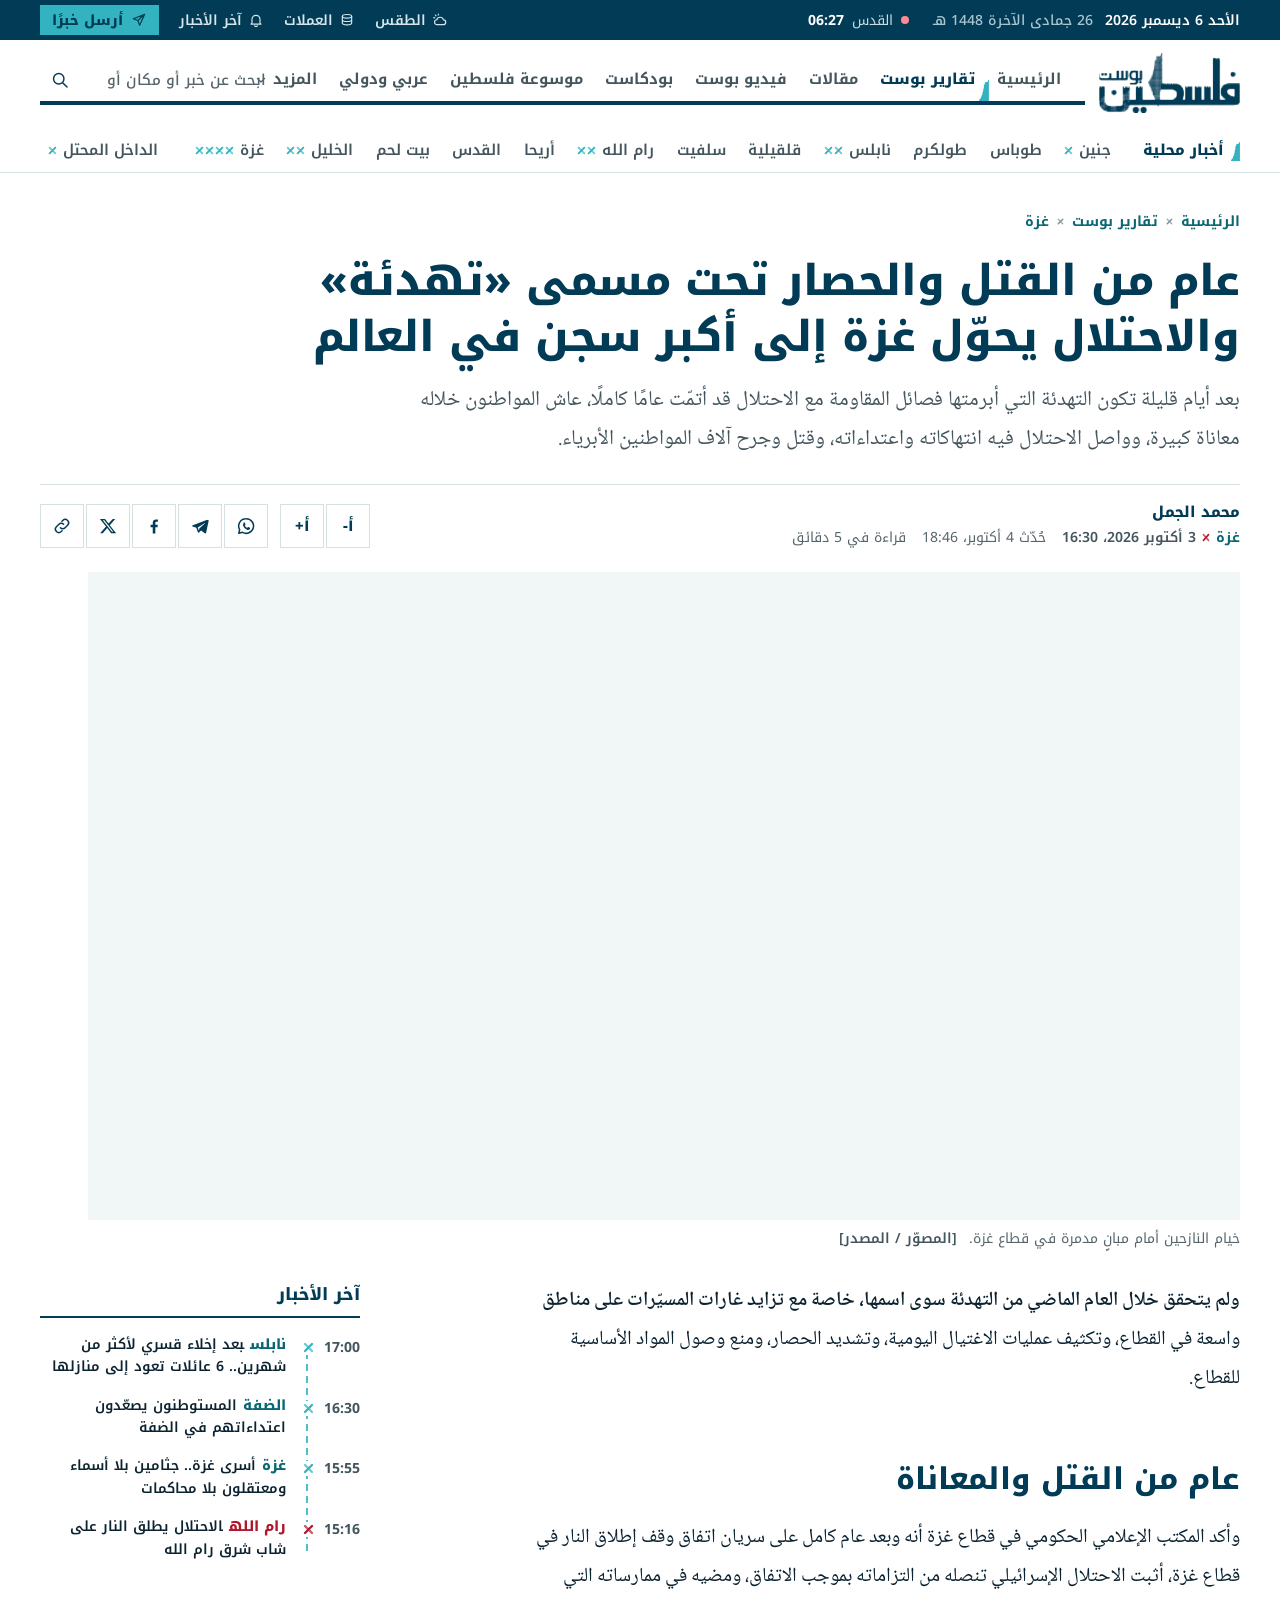
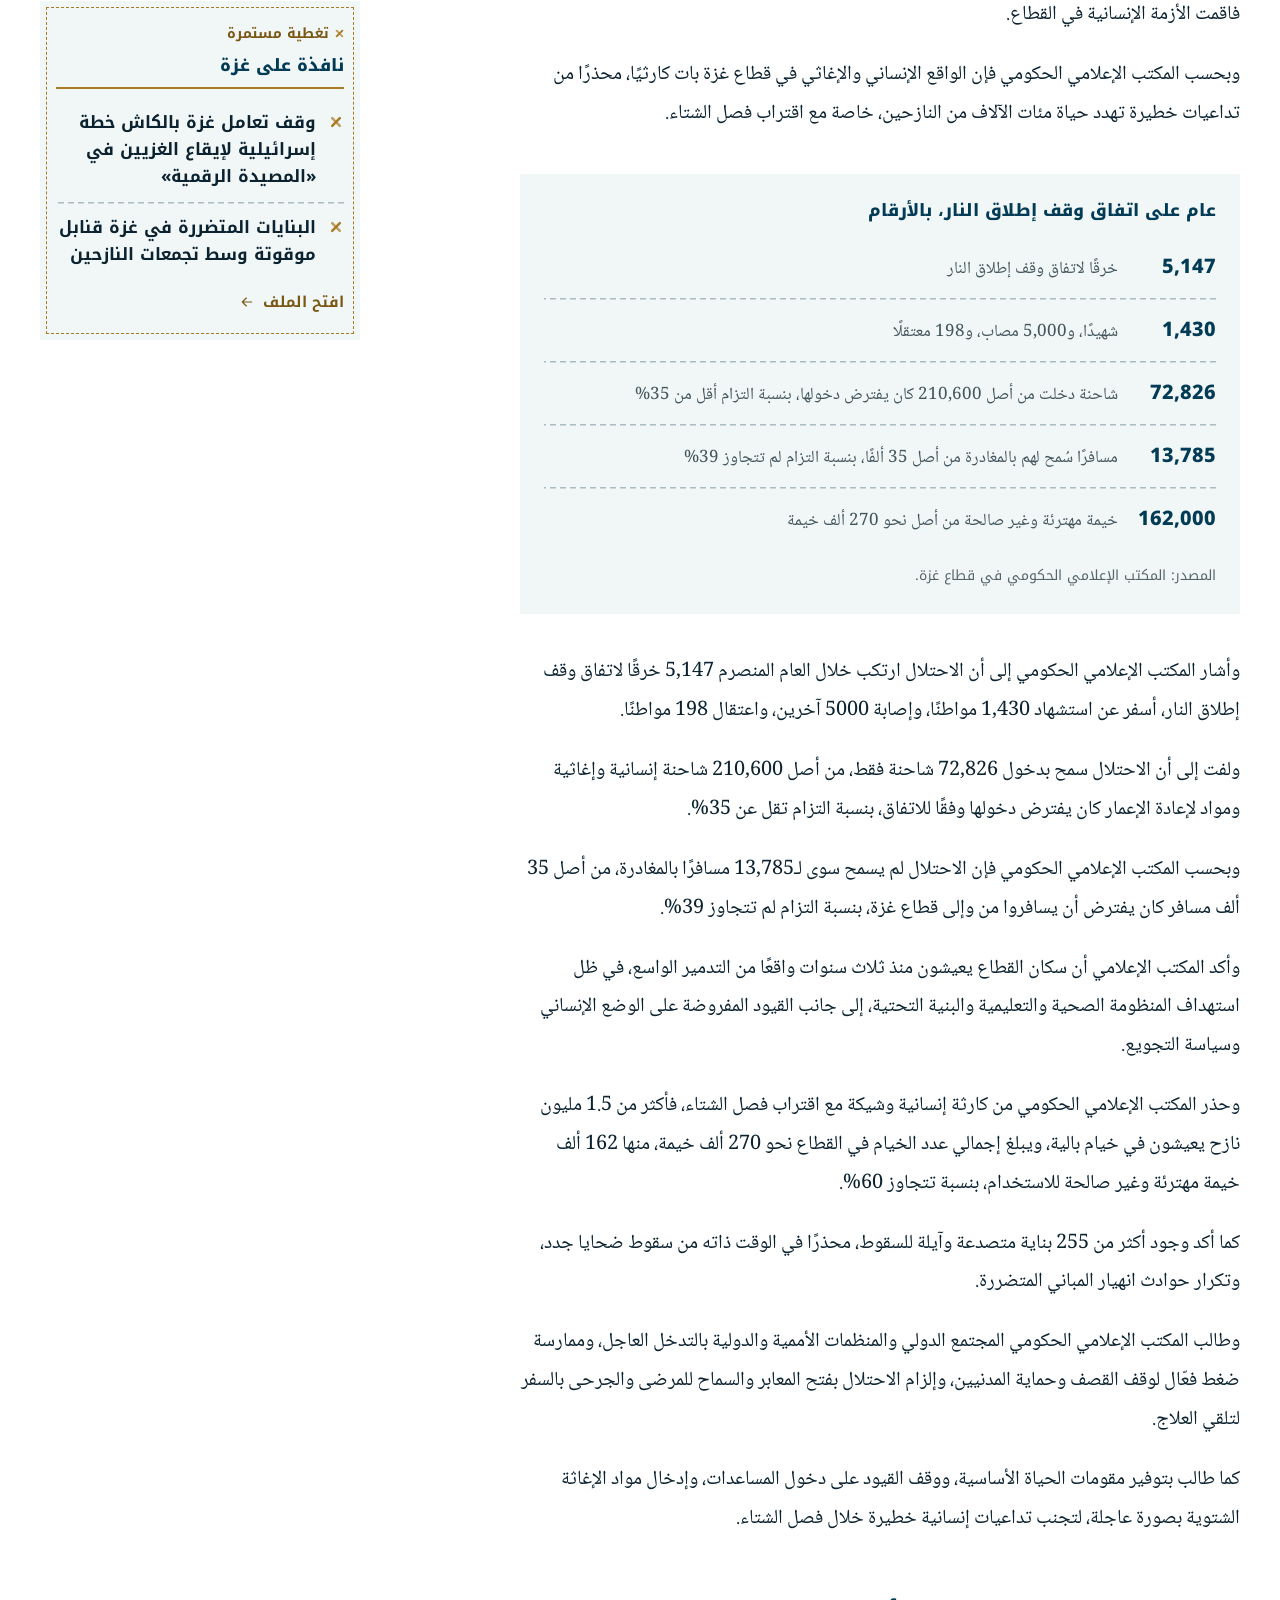
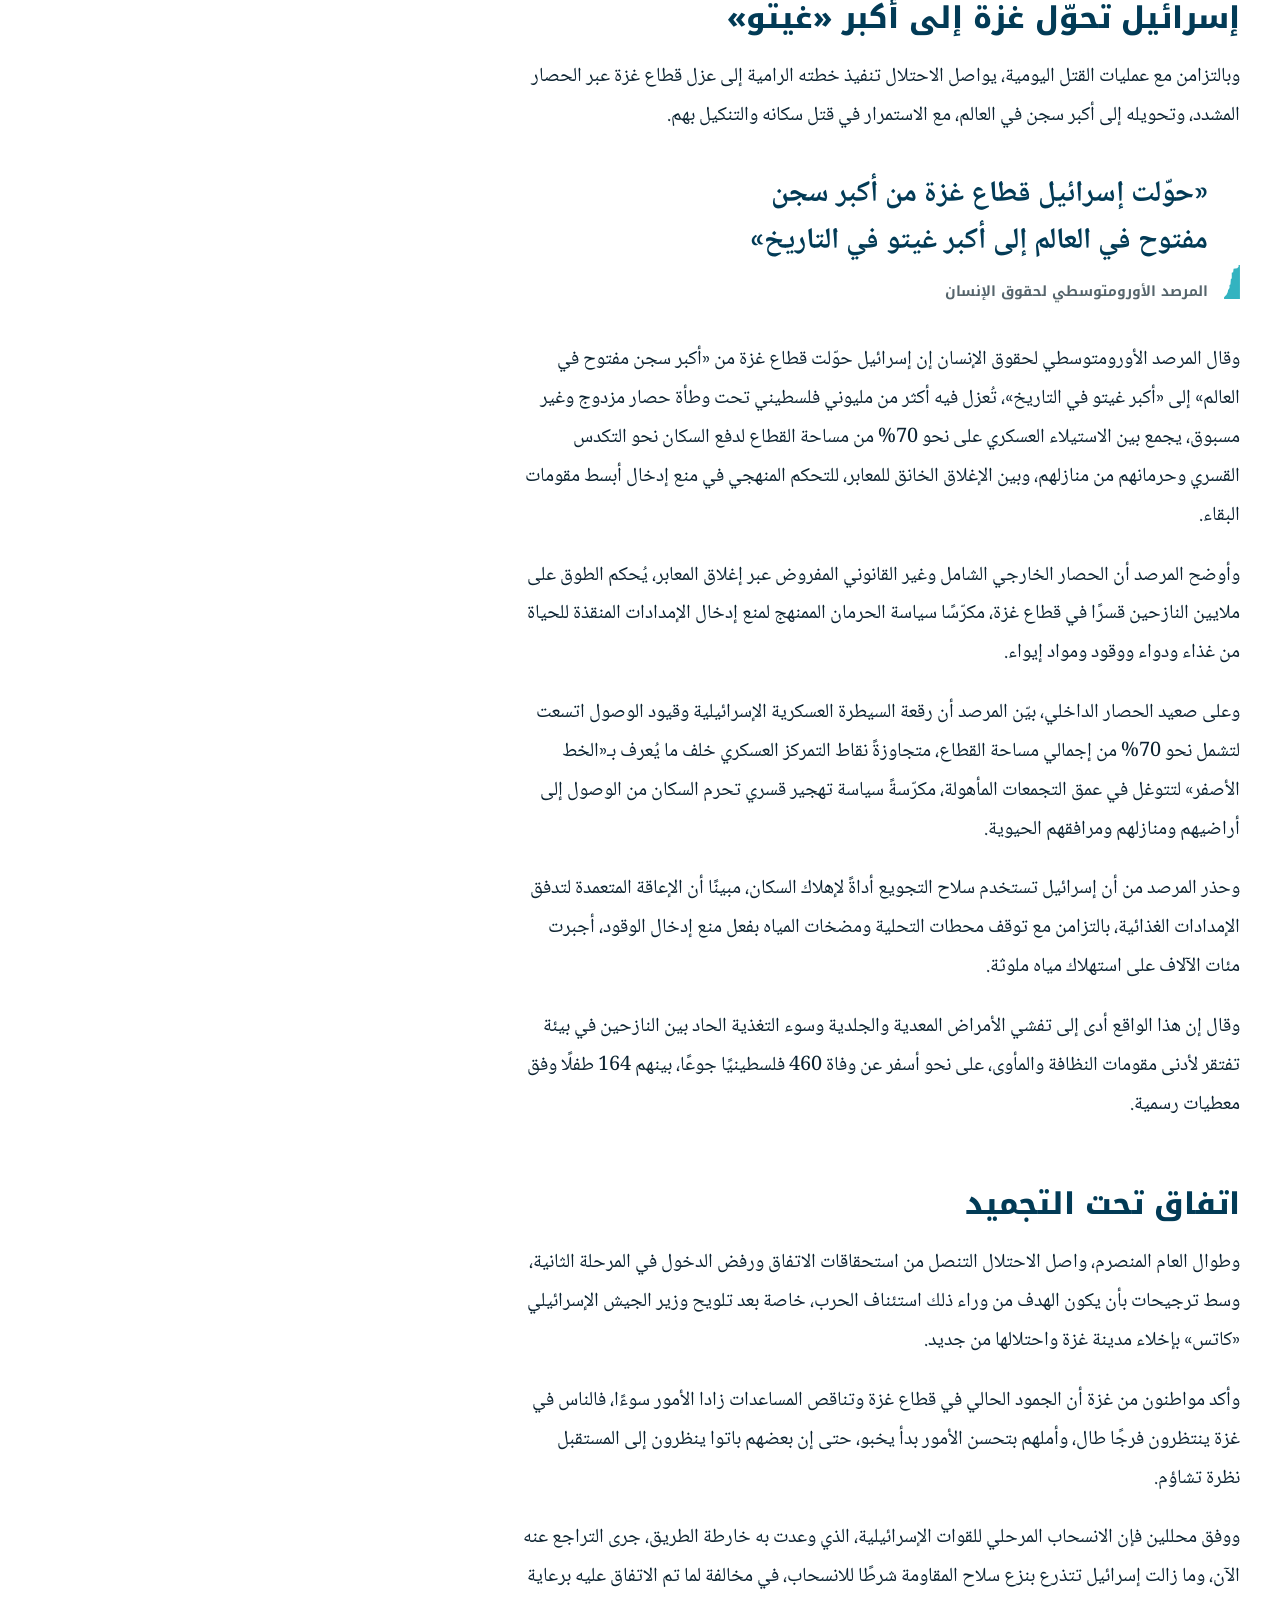
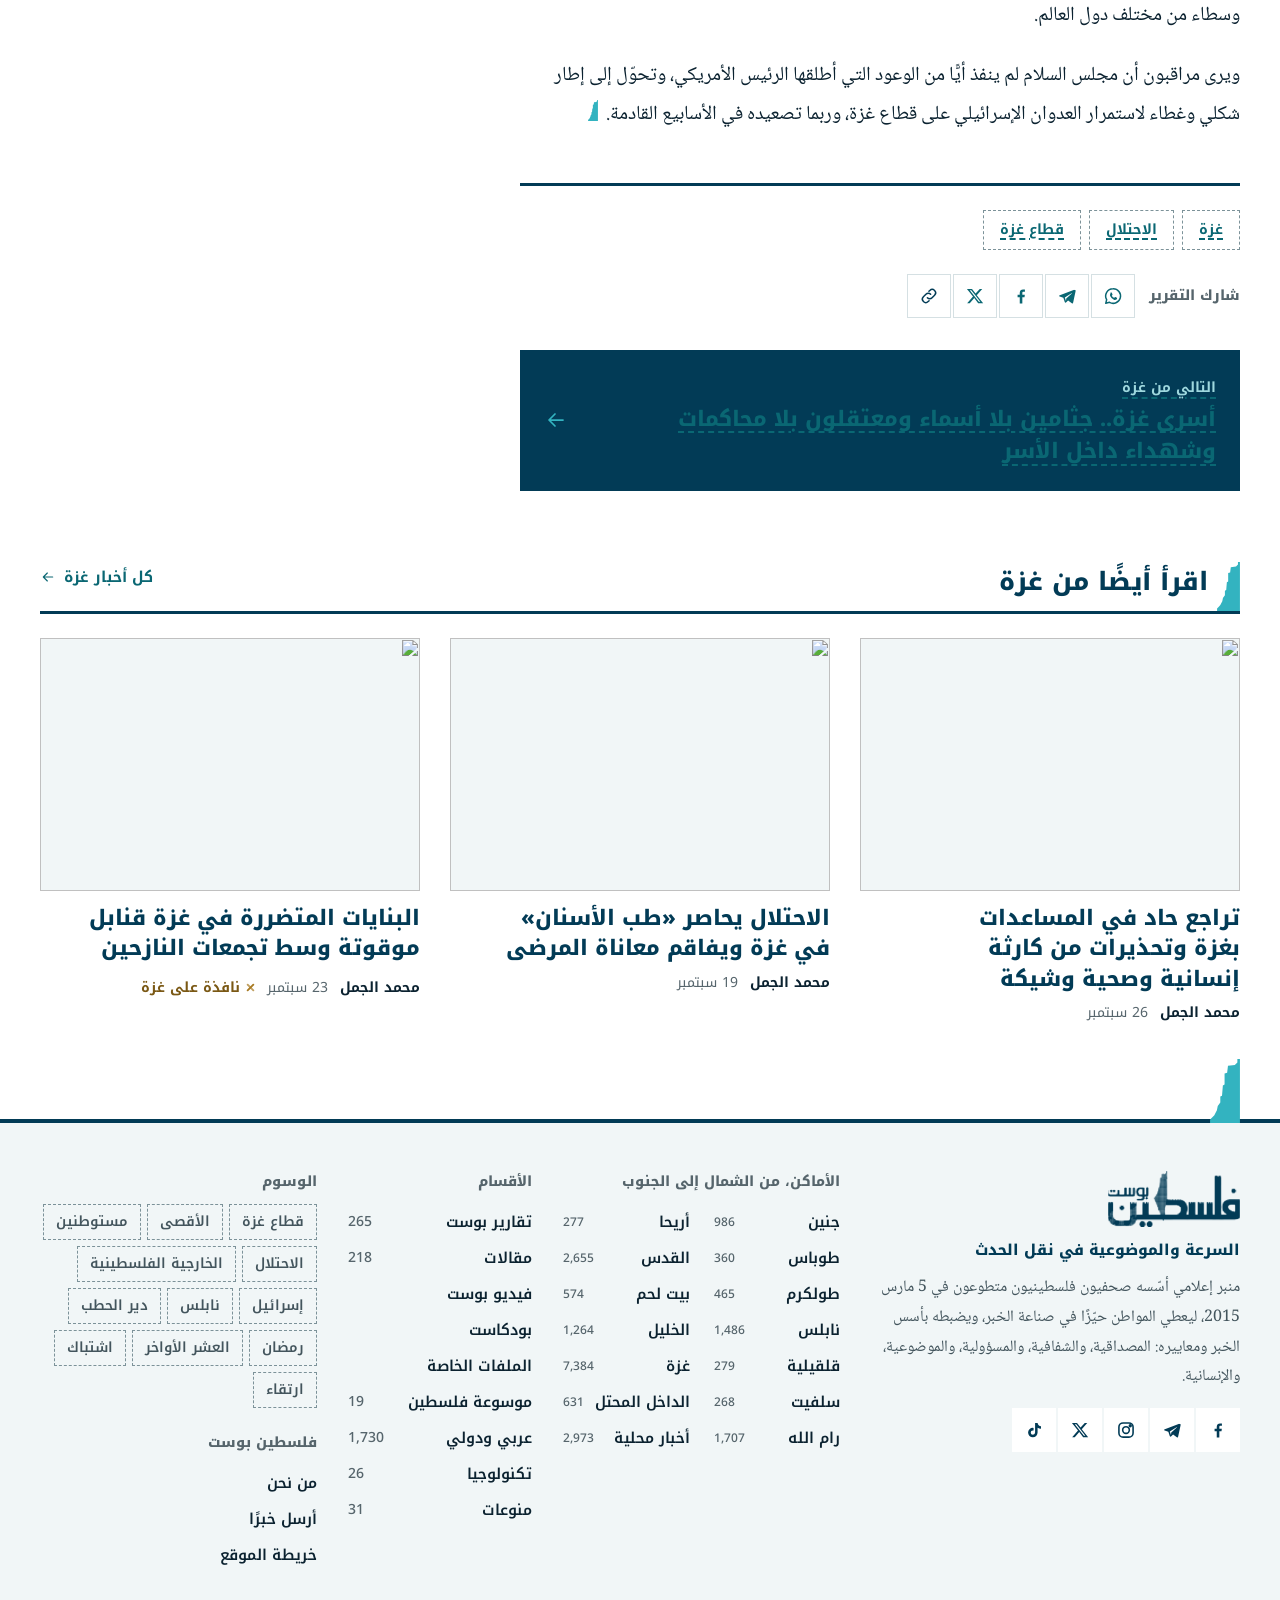
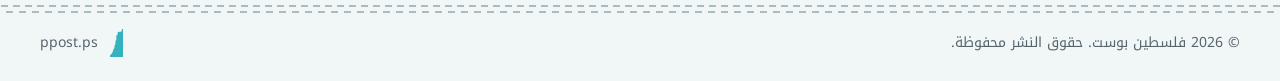
==== article.html @ b48891b4 "Palestine Post 2.0 design prototype preview Co-Authored-By: Claude Opus 5.5 <noreply@anthropic.com>" ====
<!doctype html>
<html lang="ar" dir="rtl">
<head>
<meta charset="utf-8">
<meta name="viewport" content="width=device-width, initial-scale=1, viewport-fit=cover">
<title>عام من القتل والحصار تحت مسمى «تهدئة» والاحتلال يحوّل غزة إلى أكبر سجن في العالم — فلسطين بوست</title>
<meta name="description" content="بعد أيام قليلة تكون التهدئة قد أتمّت عامًا كاملًا، عاش المواطنون خلاله معاناة كبيرة، وواصل الاحتلال فيه انتهاكاته واعتداءاته. تقرير محمد الجمل من غزة.">
<meta name="robots" content="noindex, nofollow">
<meta name="theme-color" content="#023B56">
<link rel="icon" href="assets/img/favicon.svg" type="image/svg+xml">
<link rel="preconnect" href="https://fonts.googleapis.com">
<link rel="preconnect" href="https://fonts.gstatic.com" crossorigin>
<link rel="preconnect" href="https://fsn1.your-objectstorage.com">
<link rel="stylesheet" href="https://fonts.googleapis.com/css2?family=Noto+Kufi+Arabic:wght@400..900&amp;family=Noto+Naskh+Arabic:wght@400..700&amp;display=swap">
<link rel="stylesheet" href="assets/css/tokens.css?v=14">
<link rel="stylesheet" href="assets/css/base.css?v=14">
<link rel="stylesheet" href="assets/css/components.css?v=14">
<link rel="stylesheet" href="assets/css/pages.css?v=14">
<script src="assets/js/pp.js?v=14" defer></script>
<meta property="og:type" content="article"><meta property="article:published_time" content="2026-10-03T16:30:00+03:00"><meta property="article:modified_time" content="2026-10-04T18:46:51+03:00"><meta property="article:section" content="تقارير بوست">
</head>

<body class="page-article">
<svg xmlns="http://www.w3.org/2000/svg" class="sprite" aria-hidden="true" focusable="false">
  
  <symbol id="i-search" viewBox="0 0 24 24"><circle cx="10.5" cy="10.5" r="6.25"/><path d="M15.2 15.2L20.5 20.5"/></symbol>
  <symbol id="i-bell" viewBox="0 0 24 24"><path d="M6 16.5V11a6 6 0 0 1 12 0v5.5l1.5 1.8h-15z"/><path d="M10 20.5a2.2 2.2 0 0 0 4 0"/></symbol>
  <symbol id="i-menu" viewBox="0 0 24 24"><path d="M4 7h16M4 12h16M4 17h16"/></symbol>
  <symbol id="i-close" viewBox="0 0 24 24"><path d="M6.5 6.5l11 11M17.5 6.5l-11 11"/></symbol>
  <symbol id="i-chevron" viewBox="0 0 24 24"><path d="M6.5 9.5L12 15l5.5-5.5"/></symbol>
  <symbol id="i-arrow" viewBox="0 0 24 24"><path d="M19 12H5.5M11 6l-6 6 6 6"/></symbol>
  <symbol id="i-up" viewBox="0 0 24 24"><path d="M12 19V5.5M6 11l6-6 6 6"/></symbol>
  <symbol id="i-play" viewBox="0 0 24 24"><path d="M8 5.2v13.6L19 12z" fill="currentColor" stroke="none"/></symbol>
  <symbol id="i-pause" viewBox="0 0 24 24"><path d="M7 5h3.5v14H7zM13.5 5H17v14h-3.5z" fill="currentColor" stroke="none"/></symbol>
  <symbol id="i-back" viewBox="0 0 24 24"><path d="M4.5 12a7.5 7.5 0 1 0 2.2-5.3M4.5 4.5v3.2h3.2"/></symbol>
  <symbol id="i-fwd" viewBox="0 0 24 24"><path d="M19.5 12a7.5 7.5 0 1 1-2.2-5.3M19.5 4.5v3.2h-3.2"/></symbol>
  <symbol id="i-share" viewBox="0 0 24 24"><circle cx="17.5" cy="5.5" r="2.5"/><circle cx="6.5" cy="12" r="2.5"/><circle cx="17.5" cy="18.5" r="2.5"/><path d="M8.7 10.8l6.6-4M8.7 13.2l6.6 4"/></symbol>
  <symbol id="i-link" viewBox="0 0 24 24"><path d="M10 14a4 4 0 0 0 5.7 0l3-3a4 4 0 0 0-5.7-5.7l-1.1 1.1"/><path d="M14 10a4 4 0 0 0-5.7 0l-3 3a4 4 0 0 0 5.7 5.7l1.1-1.1"/></symbol>
  <symbol id="i-check" viewBox="0 0 24 24"><path d="M5 12.5l4.5 4.5L19 7.5"/></symbol>
  <symbol id="i-weather" viewBox="0 0 24 24"><path d="M7.8 19h9a3.6 3.6 0 0 0 .4-7.2 5.2 5.2 0 0 0-10-0.2A3.7 3.7 0 0 0 7.8 19z"/><path d="M5.2 4.5l.8 1.3M2.6 8.5l1.4.4M9.5 3v1.5"/></symbol>
  <symbol id="i-coins" viewBox="0 0 24 24"><ellipse cx="12" cy="6.5" rx="7" ry="2.8"/><path d="M5 6.5v5c0 1.5 3.1 2.8 7 2.8s7-1.3 7-2.8v-5M5 11.5v5c0 1.5 3.1 2.8 7 2.8s7-1.3 7-2.8v-5"/></symbol>
  <symbol id="i-clock" viewBox="0 0 24 24"><circle cx="12" cy="12" r="8.5"/><path d="M12 7.5V12l3 2"/></symbol>
  <symbol id="i-type" viewBox="0 0 24 24"><path d="M3 18.5L7.5 6l4.5 12.5M4.7 14.5h5.6M14 18.5l3-8.2 3 8.2M15 16h4"/></symbol>
  <symbol id="i-filter" viewBox="0 0 24 24"><path d="M4 5.5h16l-6 7v5.5l-4 2v-7.5z"/></symbol>
  <symbol id="i-grid" viewBox="0 0 24 24"><path d="M4.5 4.5h6v6h-6zM13.5 4.5h6v6h-6zM4.5 13.5h6v6h-6zM13.5 13.5h6v6h-6z"/></symbol>
  <symbol id="i-list" viewBox="0 0 24 24"><path d="M9 6.5h11M9 12h11M9 17.5h11M4.5 6.5h.5M4.5 12h.5M4.5 17.5h.5"/></symbol>
  <symbol id="i-mic" viewBox="0 0 24 24"><rect x="9" y="3.5" width="6" height="11" rx="3"/><path d="M6 11.5a6 6 0 0 0 12 0M12 17.5V21"/></symbol>
  <symbol id="i-film" viewBox="0 0 24 24"><rect x="3" y="6" width="13" height="12"/><path d="M16 10.2l5-3v9.6l-5-3"/></symbol>
  <symbol id="i-folder" viewBox="0 0 24 24"><path d="M3.5 18.5V5.5h6l2 2.5h9v10.5z"/></symbol>
  <symbol id="i-send" viewBox="0 0 24 24"><path d="M20.5 3.5L3.5 10.2l6.8 2.6 2.7 7 7.5-16.3zM10.3 12.8l10.2-9.3"/></symbol>
  <symbol id="i-pin" viewBox="0 0 24 24"><path d="M12 21s-6.5-6-6.5-11a6.5 6.5 0 0 1 13 0c0 5-6.5 11-6.5 11z"/><circle cx="12" cy="10" r="2.3"/></symbol>
  <symbol id="i-calendar" viewBox="0 0 24 24"><rect x="3.5" y="5" width="17" height="15"/><path d="M3.5 9.5h17M8 3v4M16 3v4"/></symbol>
  <symbol id="i-external" viewBox="0 0 24 24"><path d="M14 4h6v6M20 4l-8.5 8.5M18 13.5V20H4V6h6.5"/></symbol>
  <symbol id="i-copy" viewBox="0 0 24 24"><path d="M8.5 8.5h11v11h-11z"/><path d="M15.5 8.5v-4h-11v11h4"/></symbol>
  <symbol id="i-mail" viewBox="0 0 24 24"><path d="M3.5 6h17v12h-17z"/><path d="M4 6.5l8 6 8-6"/></symbol>
  <symbol id="i-sort" viewBox="0 0 24 24"><path d="M8 4.5v15M4.5 16l3.5 3.5L11.5 16M16 19.5v-15M12.5 8L16 4.5 19.5 8"/></symbol>
  <symbol id="i-quote" viewBox="0 0 24 24"><path d="M10.5 6.5L5 12l5.5 5.5M18.5 6.5L13 12l5.5 5.5"/></symbol>
  
  <symbol id="x-stitch" viewBox="0 0 12 12"><path d="M2.2 2.2l7.6 7.6" stroke="currentColor" stroke-opacity=".72" stroke-width="2.5" stroke-linecap="round" fill="none"/><path d="M9.8 2.2l-7.6 7.6" stroke="currentColor" stroke-width="2.5" stroke-linecap="round" fill="none"/></symbol>
  
  <symbol id="stem" viewBox="0 0 35 75"><path d="M32 0h3v75H0v-4l3-3 2-2 3-6 1-5 3-4v-7l2-1 1-12 2-1V17l3-1 1-8 8-1 3-3z" fill="currentColor" stroke="none"/></symbol>
  
  <symbol id="s-facebook" viewBox="0 0 24 24"><path d="M13.6 21v-7.6h2.6l.4-3h-3V8.5c0-.9.3-1.5 1.5-1.5h1.6V4.3c-.3 0-1.2-.1-2.3-.1-2.3 0-3.9 1.4-3.9 4v2.2H7.9v3h2.6V21z" fill="currentColor" stroke="none"/></symbol>
  <symbol id="s-x" viewBox="0 0 24 24"><path d="M17.7 3.5h3L14.1 11l7.7 9.6h-6l-4.7-6.1-5.4 6.1H2.6l7-8L2.3 3.5h6.1l4.3 5.6zm-1 15.4h1.7L7.5 5.1H5.7z" fill="currentColor" stroke="none"/></symbol>
  <symbol id="s-telegram" viewBox="0 0 24 24"><path d="M20.7 4.4L3.4 11.1c-1.2.5-1.1 1.2-.2 1.5l4.4 1.4 1.7 5.2c.2.6.4.8.9.8.4 0 .6-.2.9-.5l2.2-2.1 4.5 3.3c.8.5 1.4.2 1.6-.8l2.9-13.7c.3-1.2-.5-1.8-1.6-1.3zM9.4 13.8l8-5.1c.4-.2.7-.1.4.2l-6.7 6.1-.3 3.1z" fill="currentColor" stroke="none"/></symbol>
  <symbol id="s-instagram" viewBox="0 0 24 24"><rect x="3.5" y="3.5" width="17" height="17" rx="5" fill="none" stroke="currentColor" stroke-width="1.9"/><circle cx="12" cy="12" r="4" fill="none" stroke="currentColor" stroke-width="1.9"/><circle cx="17.1" cy="6.9" r="1.15" fill="currentColor"/></symbol>
  <symbol id="s-tiktok" viewBox="0 0 24 24"><path d="M16.3 3.5c.4 2.2 1.8 3.7 4.1 3.9v3c-1.5 0-2.9-.4-4.1-1.2v5.9a5.7 5.7 0 1 1-5.7-5.7l.9.1v3.1l-.9-.1a2.6 2.6 0 1 0 2.7 2.6V3.5z" fill="currentColor" stroke="none"/></symbol>
  <symbol id="s-whatsapp" viewBox="0 0 24 24"><path d="M12 3.2a8.8 8.8 0 0 0-7.6 13.2L3.3 20.8l4.5-1.2A8.8 8.8 0 1 0 12 3.2z" fill="none" stroke="currentColor" stroke-width="1.8" stroke-linejoin="round"/><path d="M8.9 8.3c.2-.4.4-.4.7-.4h.5c.2 0 .4 0 .6.4l.7 1.8c.1.2 0 .4-.1.6l-.6.7c-.1.1-.2.3 0 .5a6 6 0 0 0 2.4 2.3c.2.1.4.1.5-.1l.7-.8c.2-.2.4-.2.6-.1l1.7.9c.3.1.4.3.3.5 0 .9-.6 1.6-1.4 1.9-.7.3-1.5.2-2.4-.1a8.5 8.5 0 0 1-4.5-4.4c-.4-.9-.3-1.9.3-2.7z" fill="currentColor" stroke="none"/></symbol>
</svg>
<div class="read-progress" data-progress aria-hidden="true"></div>
<a class="skip-link" href="#main">تخطَّ إلى المحتوى</a>

<header class="masthead" data-masthead>
  <div class="masthead__strip">
    <div class="container masthead__strip-inner">
      <p class="masthead__date"><time data-date-greg datetime="2026-10-05">الاثنين 5 أكتوبر 2026</time><span class="masthead__hijri" data-date-hijri>24 ربيع الآخر 1448 هـ</span></p>
      <p class="masthead__clock"><span class="live-dot" aria-hidden="true"></span>القدس <time data-clock>17:12</time></p>
      <div class="masthead__tools">
        <div class="tool" data-tool="weather">
          <button class="tool__btn" type="button" aria-expanded="false" aria-controls="panel-weather">
            <svg class="icon icon--sm" aria-hidden="true"><use href="#i-weather"/></svg><span class="tool__label">الطقس</span><span class="tool__value num" data-weather-inline hidden></span>
          </button>
          <div class="tool__panel" id="panel-weather" role="region" aria-label="الطقس في غزة والقدس" hidden>
            <p class="tool__title">الطقس <small>توقعات 5 أيام</small></p>
            <div data-weather-body><p class="tool__state">يُحمَّل عند الفتح…</p></div>
          </div>
        </div>
        <div class="tool" data-tool="fx">
          <button class="tool__btn" type="button" aria-expanded="false" aria-controls="panel-fx">
            <svg class="icon icon--sm" aria-hidden="true"><use href="#i-coins"/></svg><span class="tool__label">العملات</span><span class="tool__value num" data-fx-inline hidden></span>
          </button>
          <div class="tool__panel" id="panel-fx" role="region" aria-label="أسعار العملات بالشيكل" hidden>
            <p class="tool__title">العملات <small>مقابل الشيكل</small></p>
            <div data-fx-body><p class="tool__state">يُحمَّل عند الفتح…</p></div>
          </div>
        </div>
        <div class="tool" data-tool="notif">
          <button class="tool__btn" type="button" aria-expanded="false" aria-controls="panel-notif">
            <svg class="icon icon--sm" aria-hidden="true"><use href="#i-bell"/></svg><span class="tool__label">آخر الأخبار</span><span class="tool__badge num" data-notif-count hidden>0</span>
          </button>
          <div class="tool__panel" id="panel-notif" role="region" aria-label="آخر الأخبار منذ زيارتك" hidden>
            <p class="tool__title">آخر الأخبار <small data-notif-since></small></p>
            <ol class="notif-list" data-notif-list></ol>
          </div>
        </div>
        <a class="masthead__send" href="index.html#source"><svg class="icon icon--sm" aria-hidden="true"><use href="#i-send"/></svg>أرسل خبرًا</a>
      </div>
    </div>
  </div>

  <div class="masthead__main">
    <div class="container masthead__main-inner">
      <a class="brand" href="index.html"><span class="brand__logo" role="img" aria-label="فلسطين بوست — الصفحة الرئيسية"></span></a>
      <nav class="sections" aria-label="الأقسام">
        <ul class="sections__list">
          <li><a class="sections__link" href="index.html">الرئيسية</a></li>
          <li><a class="sections__link" href="section.html" aria-current="page">تقارير بوست</a></li>
          <li><a class="sections__link" href="section.html">مقالات</a></li>
          <li><a class="sections__link" href="index.html#media">فيديو بوست</a></li>
          <li><a class="sections__link" href="podcast.html">بودكاست</a></li>
          <li class="sections__opt"><a class="sections__link" href="section.html">موسوعة فلسطين</a></li>
          <li class="sections__opt"><a class="sections__link" href="section.html">عربي ودولي</a></li>
          <li class="more-menu" data-more>
            <button class="sections__link" type="button" aria-expanded="false" aria-controls="more-panel">المزيد<svg class="icon icon--sm" aria-hidden="true"><use href="#i-chevron"/></svg></button>
            <ul class="more-menu__panel" id="more-panel" hidden>
              <li class="more-menu__opt"><a href="section.html">موسوعة فلسطين</a></li>
              <li class="more-menu__opt"><a href="section.html">عربي ودولي</a></li>
              <li><a href="section.html">تكنولوجيا</a></li>
              <li><a href="section.html">منوعات</a></li>
              <li><a href="index.html#source">أرسل خبرًا</a></li>
              <li><a href="index.html#about">من نحن</a></li>
              <li><a href="index.html#sitemap">خريطة الموقع</a></li>
            </ul>
          </li>
        </ul>
      </nav>
      <form class="masthead__search" action="search.html" method="get" role="search">
        <label class="visually-hidden" for="q-head">ابحث في فلسطين بوست</label>
        <input class="masthead__search-input" id="q-head" name="q" type="search" placeholder="ابحث عن خبر أو مكان أو كاتب" autocomplete="off" enterkeyhint="search">
        <button class="masthead__search-btn" type="submit" aria-label="بحث"><svg class="icon" aria-hidden="true"><use href="#i-search"/></svg></button>
      </form>
      <div class="masthead__actions">
        <button class="icon-btn masthead__bell" type="button" data-notif-mobile aria-label="الإشعارات"><svg class="icon" aria-hidden="true"><use href="#i-bell"/></svg><span class="tool__badge num" data-notif-count hidden>0</span></button>
        <button class="icon-btn masthead__search-open" type="button" data-search-open aria-label="بحث في فلسطين بوست"><svg class="icon" aria-hidden="true"><use href="#i-search"/></svg></button>
        <button class="icon-btn masthead__menu-btn" type="button" data-menu-open aria-label="القائمة" aria-haspopup="dialog"><svg class="icon" aria-hidden="true"><use href="#i-menu"/></svg></button>
      </div>
    </div>
  </div>

  <nav class="place-rail" aria-label="الأماكن من الشمال إلى الجنوب">
    <div class="container place-rail__inner">
      <a class="place-rail__all" href="section.html">أخبار محلية</a>
      <ol class="place-rail__list">
        <li><a class="place-rail__item" href="place.html"><span>جنين</span><span class="place-rail__today" aria-hidden="true"><i class="x"></i></span><span class="visually-hidden">، خبر واحد اليوم</span></a></li>
        <li><a class="place-rail__item" href="place.html"><span>طوباس</span></a></li>
        <li><a class="place-rail__item" href="place.html"><span>طولكرم</span></a></li>
        <li><a class="place-rail__item" href="place.html"><span>نابلس</span><span class="place-rail__today" aria-hidden="true"><i class="x"></i><i class="x"></i></span><span class="visually-hidden">، خبران اليوم</span></a></li>
        <li><a class="place-rail__item" href="place.html"><span>قلقيلية</span></a></li>
        <li><a class="place-rail__item" href="place.html"><span>سلفيت</span></a></li>
        <li><a class="place-rail__item" href="place.html"><span>رام الله</span><span class="place-rail__today" aria-hidden="true"><i class="x"></i><i class="x"></i></span><span class="visually-hidden">، خبران اليوم</span></a></li>
        <li><a class="place-rail__item" href="place.html"><span>أريحا</span></a></li>
        <li><a class="place-rail__item" href="place.html"><span>القدس</span></a></li>
        <li><a class="place-rail__item" href="place.html"><span>بيت لحم</span></a></li>
        <li><a class="place-rail__item" href="place.html"><span>الخليل</span><span class="place-rail__today" aria-hidden="true"><i class="x"></i><i class="x"></i></span><span class="visually-hidden">، خبران اليوم</span></a></li>
        <li><a class="place-rail__item" href="place.html"><span>غزة</span><span class="place-rail__today" aria-hidden="true"><i class="x"></i><i class="x"></i><i class="x"></i><i class="x"></i></span><span class="visually-hidden">، 4 أخبار اليوم</span></a></li>
        <li aria-hidden="true"><span class="place-rail__sep"></span></li>
        <li><a class="place-rail__item" href="place.html"><span>الداخل المحتل</span><span class="place-rail__today" aria-hidden="true"><i class="x"></i></span><span class="visually-hidden">، خبر واحد اليوم</span></a></li>
      </ol>
    </div>
  </nav>
</header>


<main id="main">
  <article class="story-page" data-article>
    <header class="story-head container">
      <nav class="crumbs" aria-label="مسار التنقل">
        <ol>
          <li><a href="index.html">الرئيسية</a></li>
          <li><a href="section.html">تقارير بوست</a></li>
          <li><a href="place.html">غزة</a></li>
        </ol>
      </nav>
      <h1 class="story-head__title">عام من القتل والحصار تحت مسمى «تهدئة» والاحتلال يحوّل غزة إلى أكبر سجن في العالم</h1>
      <p class="story-head__dek">بعد أيام قليلة تكون التهدئة التي أبرمتها فصائل المقاومة مع الاحتلال قد أتمّت عامًا كاملًا، عاش المواطنون خلاله معاناة كبيرة، وواصل الاحتلال فيه انتهاكاته واعتداءاته، وقتل وجرح آلاف المواطنين الأبرياء.</p>
      <div class="story-head__meta">
        <div class="byline">
          <a class="byline__name" href="section.html">محمد الجمل</a>
          <p class="byline__when">
            <span class="dateline"><a class="dateline__place" href="place.html">غزة</a><i class="x" aria-hidden="true"></i><time datetime="2026-10-03T16:30+03:00">3 أكتوبر 2026، 16:30</time></span>
            <span>حُدّث <time datetime="2026-10-04T18:46+03:00">4 أكتوبر، 18:46</time></span>
            <span>قراءة في 5 دقائق</span>
          </p>
        </div>
        <div class="story-tools" role="group" aria-label="أدوات القراءة والمشاركة">
          <div class="type-size" role="group" aria-label="حجم الخط">
            <button class="tool-btn" type="button" data-type="down" aria-label="تصغير الخط"><span aria-hidden="true">أ−</span></button>
            <button class="tool-btn" type="button" data-type="up" aria-label="تكبير الخط"><span aria-hidden="true">أ+</span></button>
          </div>
          <div class="share" role="group" aria-label="مشاركة">
            <a class="tool-btn" href="https://api.whatsapp.com/send?text=" aria-label="مشاركة عبر واتساب"><svg class="icon" aria-hidden="true"><use href="#s-whatsapp"/></svg></a>
            <a class="tool-btn" href="https://t.me/share/url?url=" aria-label="مشاركة عبر تيليجرام"><svg class="icon icon--fill" aria-hidden="true"><use href="#s-telegram"/></svg></a>
            <a class="tool-btn" href="https://www.facebook.com/sharer/sharer.php?u=" aria-label="مشاركة عبر فيسبوك"><svg class="icon icon--fill" aria-hidden="true"><use href="#s-facebook"/></svg></a>
            <a class="tool-btn" href="https://twitter.com/intent/tweet?url=" aria-label="مشاركة عبر إكس"><svg class="icon icon--fill" aria-hidden="true"><use href="#s-x"/></svg></a>
            <button class="tool-btn" type="button" data-copy-link aria-label="نسخ رابط الخبر"><svg class="icon" aria-hidden="true"><use href="#i-link"/></svg></button>
            <button class="tool-btn" type="button" data-share-native aria-label="مشاركة"><svg class="icon" aria-hidden="true"><use href="#i-share"/></svg></button>
          </div>
        </div>
      </div>
    </header>

    <figure class="story-figure container">
      <div class="frame ratio-16x9"><img src="https://fsn1.your-objectstorage.com/ppost/ppost/uploads/2026/10/file_6ac0f37a90c17.webp" srcset="https://ppost.ps/media/img/800/ppost/uploads/2026/10/file_6ac0f37a90c17.webp.webp 800w, https://ppost.ps/media/img/1200/ppost/uploads/2026/10/file_6ac0f37a90c17.webp.webp 1200w" sizes="(max-width: 1023px) 100vw, 1100px" width="1280" height="720" alt="خيام نازحين أمام مبانٍ مدمرة في قطاع غزة" fetchpriority="high"></div>
      <figcaption class="caption"><span>خيام النازحين أمام مبانٍ مدمرة في قطاع غزة.</span><span class="caption__credit">[المصوّر / المصدر]</span></figcaption>
    </figure>

    <div class="story-layout container">
      <div class="story-body" data-article-body>
        <p>ولم يتحقق خلال العام الماضي من التهدئة سوى اسمها، خاصة مع تزايد غارات المسيّرات على مناطق واسعة في القطاع، وتكثيف عمليات الاغتيال اليومية، وتشديد الحصار، ومنع وصول المواد الأساسية للقطاع.</p>

        <h2>عام من القتل والمعاناة</h2>
        <p>وأكد المكتب الإعلامي الحكومي في قطاع غزة أنه وبعد عام كامل على سريان اتفاق وقف إطلاق النار في قطاع غزة، أثبت الاحتلال الإسرائيلي تنصله من التزاماته بموجب الاتفاق، ومضيه في ممارساته التي فاقمت الأزمة الإنسانية في القطاع.</p>
        <p>وبحسب المكتب الإعلامي الحكومي فإن الواقع الإنساني والإغاثي في قطاع غزة بات كارثيًا، محذرًا من تداعيات خطيرة تهدد حياة مئات الآلاف من النازحين، خاصة مع اقتراب فصل الشتاء.</p>

        <aside class="ledger" aria-labelledby="ledger-title">
          <h3 class="ledger__title" id="ledger-title">عام على اتفاق وقف إطلاق النار، بالأرقام</h3>
          <dl class="ledger__rows">
            <div><dt class="num">5,147</dt><dd>خرقًا لاتفاق وقف إطلاق النار</dd></div>
            <div><dt class="num">1,430</dt><dd>شهيدًا، و5,000 مصاب، و198 معتقلًا</dd></div>
            <div><dt class="num">72,826</dt><dd>شاحنة دخلت من أصل 210,600 كان يفترض دخولها، بنسبة التزام أقل من 35%</dd></div>
            <div><dt class="num">13,785</dt><dd>مسافرًا سُمح لهم بالمغادرة من أصل 35 ألفًا، بنسبة التزام لم تتجاوز 39%</dd></div>
            <div><dt class="num">162,000</dt><dd>خيمة مهترئة وغير صالحة من أصل نحو 270 ألف خيمة</dd></div>
          </dl>
          <p class="ledger__src">المصدر: المكتب الإعلامي الحكومي في قطاع غزة.</p>
        </aside>

        <p>وأشار المكتب الإعلامي الحكومي إلى أن الاحتلال ارتكب خلال العام المنصرم 5,147 خرقًا لاتفاق وقف إطلاق النار، أسفر عن استشهاد 1,430 مواطنًا، وإصابة 5000 آخرين، واعتقال 198 مواطنًا.</p>
        <p>ولفت إلى أن الاحتلال سمح بدخول 72,826 شاحنة فقط، من أصل 210,600 شاحنة إنسانية وإغاثية ومواد لإعادة الإعمار كان يفترض دخولها وفقًا للاتفاق، بنسبة التزام تقل عن 35%.</p>
        <p>وبحسب المكتب الإعلامي الحكومي فإن الاحتلال لم يسمح سوى لـ13,785 مسافرًا بالمغادرة، من أصل 35 ألف مسافر كان يفترض أن يسافروا من وإلى قطاع غزة، بنسبة التزام لم تتجاوز 39%.</p>
        <p>وأكد المكتب الإعلامي أن سكان القطاع يعيشون منذ ثلاث سنوات واقعًا من التدمير الواسع، في ظل استهداف المنظومة الصحية والتعليمية والبنية التحتية، إلى جانب القيود المفروضة على الوضع الإنساني وسياسة التجويع.</p>
        <p>وحذر المكتب الإعلامي الحكومي من كارثة إنسانية وشيكة مع اقتراب فصل الشتاء، فأكثر من 1.5 مليون نازح يعيشون في خيام بالية، ويبلغ إجمالي عدد الخيام في القطاع نحو 270 ألف خيمة، منها 162 ألف خيمة مهترئة وغير صالحة للاستخدام، بنسبة تتجاوز 60%.</p>
        <p>كما أكد وجود أكثر من 255 بناية متصدعة وآيلة للسقوط، محذرًا في الوقت ذاته من سقوط ضحايا جدد، وتكرار حوادث انهيار المباني المتضررة.</p>
        <p>وطالب المكتب الإعلامي الحكومي المجتمع الدولي والمنظمات الأممية والدولية بالتدخل العاجل، وممارسة ضغط فعّال لوقف القصف وحماية المدنيين، وإلزام الاحتلال بفتح المعابر والسماح للمرضى والجرحى بالسفر لتلقي العلاج.</p>
        <p>كما طالب بتوفير مقومات الحياة الأساسية، ووقف القيود على دخول المساعدات، وإدخال مواد الإغاثة الشتوية بصورة عاجلة، لتجنب تداعيات إنسانية خطيرة خلال فصل الشتاء.</p>

        <h2>إسرائيل تحوّل غزة إلى أكبر «غيتو»</h2>
        <p>وبالتزامن مع عمليات القتل اليومية، يواصل الاحتلال تنفيذ خطته الرامية إلى عزل قطاع غزة عبر الحصار المشدد، وتحويله إلى أكبر سجن في العالم، مع الاستمرار في قتل سكانه والتنكيل بهم.</p>
        <figure class="pull">
          <blockquote><p>«حوّلت إسرائيل قطاع غزة من أكبر سجن مفتوح في العالم إلى أكبر غيتو في التاريخ»</p></blockquote>
          <figcaption>المرصد الأورومتوسطي لحقوق الإنسان</figcaption>
        </figure>
        <p>وقال المرصد الأورومتوسطي لحقوق الإنسان إن إسرائيل حوّلت قطاع غزة من «أكبر سجن مفتوح في العالم» إلى «أكبر غيتو في التاريخ»، تُعزل فيه أكثر من مليوني فلسطيني تحت وطأة حصار مزدوج وغير مسبوق، يجمع بين الاستيلاء العسكري على نحو 70% من مساحة القطاع لدفع السكان نحو التكدس القسري وحرمانهم من منازلهم، وبين الإغلاق الخانق للمعابر، للتحكم المنهجي في منع إدخال أبسط مقومات البقاء.</p>
        <p>وأوضح المرصد أن الحصار الخارجي الشامل وغير القانوني المفروض عبر إغلاق المعابر، يُحكم الطوق على ملايين النازحين قسرًا في قطاع غزة، مكرّسًا سياسة الحرمان الممنهج لمنع إدخال الإمدادات المنقذة للحياة من غذاء ودواء ووقود ومواد إيواء.</p>
        <p>وعلى صعيد الحصار الداخلي، بيّن المرصد أن رقعة السيطرة العسكرية الإسرائيلية وقيود الوصول اتسعت لتشمل نحو 70% من إجمالي مساحة القطاع، متجاوزةً نقاط التمركز العسكري خلف ما يُعرف بـ«الخط الأصفر» لتتوغل في عمق التجمعات المأهولة، مكرّسةً سياسة تهجير قسري تحرم السكان من الوصول إلى أراضيهم ومنازلهم ومرافقهم الحيوية.</p>
        <p>وحذر المرصد من أن إسرائيل تستخدم سلاح التجويع أداةً لإهلاك السكان، مبينًا أن الإعاقة المتعمدة لتدفق الإمدادات الغذائية، بالتزامن مع توقف محطات التحلية ومضخات المياه بفعل منع إدخال الوقود، أجبرت مئات الآلاف على استهلاك مياه ملوثة.</p>
        <p>وقال إن هذا الواقع أدى إلى تفشي الأمراض المعدية والجلدية وسوء التغذية الحاد بين النازحين في بيئة تفتقر لأدنى مقومات النظافة والمأوى، على نحو أسفر عن وفاة 460 فلسطينيًا جوعًا، بينهم 164 طفلًا وفق معطيات رسمية.</p>

        <h2>اتفاق تحت التجميد</h2>
        <p>وطوال العام المنصرم، واصل الاحتلال التنصل من استحقاقات الاتفاق ورفض الدخول في المرحلة الثانية، وسط ترجيحات بأن يكون الهدف من وراء ذلك استئناف الحرب، خاصة بعد تلويح وزير الجيش الإسرائيلي «كاتس» بإخلاء مدينة غزة واحتلالها من جديد.</p>
        <p>وأكد مواطنون من غزة أن الجمود الحالي في قطاع غزة وتناقص المساعدات زادا الأمور سوءًا، فالناس في غزة ينتظرون فرجًا طال، وأملهم بتحسن الأمور بدأ يخبو، حتى إن بعضهم باتوا ينظرون إلى المستقبل نظرة تشاؤم.</p>
        <p>ووفق محللين فإن الانسحاب المرحلي للقوات الإسرائيلية، الذي وعدت به خارطة الطريق، جرى التراجع عنه الآن، وما زالت إسرائيل تتذرع بنزع سلاح المقاومة شرطًا للانسحاب، في مخالفة لما تم الاتفاق عليه برعاية وسطاء من مختلف دول العالم.</p>
        <p>ويرى مراقبون أن مجلس السلام لم ينفذ أيًّا من الوعود التي أطلقها الرئيس الأمريكي، وتحوّل إلى إطار شكلي وغطاء لاستمرار العدوان الإسرائيلي على قطاع غزة، وربما تصعيده في الأسابيع القادمة.<span class="end-mark" aria-hidden="true"></span></p>

        <div class="story-foot">
          <div class="tags" aria-label="علامات">
            <a class="tag" href="search.html?q=غزة">غزة</a>
            <a class="tag" href="search.html?q=الاحتلال">الاحتلال</a>
            <a class="tag" href="search.html?q=قطاع غزة">قطاع غزة</a>
          </div>
          <div class="share share--end" role="group" aria-label="شارك التقرير">
            <span class="share__label">شارك التقرير</span>
            <a class="tool-btn" href="https://api.whatsapp.com/send?text=" aria-label="واتساب"><svg class="icon" aria-hidden="true"><use href="#s-whatsapp"/></svg></a>
            <a class="tool-btn" href="https://t.me/share/url?url=" aria-label="تيليجرام"><svg class="icon icon--fill" aria-hidden="true"><use href="#s-telegram"/></svg></a>
            <a class="tool-btn" href="https://www.facebook.com/sharer/sharer.php?u=" aria-label="فيسبوك"><svg class="icon icon--fill" aria-hidden="true"><use href="#s-facebook"/></svg></a>
            <a class="tool-btn" href="https://twitter.com/intent/tweet?url=" aria-label="إكس"><svg class="icon icon--fill" aria-hidden="true"><use href="#s-x"/></svg></a>
            <button class="tool-btn" type="button" data-copy-link aria-label="نسخ الرابط"><svg class="icon" aria-hidden="true"><use href="#i-link"/></svg></button>
          </div>
          <a class="next-in-place" href="article.html">
            <span class="next-in-place__label">التالي من غزة</span>
            <span class="next-in-place__title">أسرى غزة.. جثامين بلا أسماء ومعتقلون بلا محاكمات وشهداء داخل الأسر</span>
            <svg class="icon icon--lg" aria-hidden="true"><use href="#i-arrow"/></svg>
          </a>
        </div>
      </div>

      <aside class="story-rail" aria-label="أخبار متصلة">
        <div class="story-rail__sticky">
          <section class="rail-block" aria-labelledby="rail-latest">
            <h2 class="rail-block__title" id="rail-latest">آخر الأخبار</h2>
            <ol class="thread__list thread__list--mini">
              <li class="thread__item"><time class="thread__time" datetime="2026-10-05T17:00+03:00">17:00</time><span class="thread__node" aria-hidden="true"><i class="x"></i></span><a class="thread__link hl" href="article.html"><b class="thread__place">نابلس</b>بعد إخلاء قسري لأكثر من شهرين.. 6 عائلات تعود إلى منازلها</a></li>
              <li class="thread__item"><time class="thread__time" datetime="2026-10-05T16:30+03:00">16:30</time><span class="thread__node" aria-hidden="true"><i class="x"></i></span><a class="thread__link hl" href="article.html"><b class="thread__place">الضفة</b>المستوطنون يصعّدون اعتداءاتهم في الضفة</a></li>
              <li class="thread__item"><time class="thread__time" datetime="2026-10-05T15:55+03:00">15:55</time><span class="thread__node" aria-hidden="true"><i class="x"></i></span><a class="thread__link hl" href="article.html"><b class="thread__place">غزة</b>أسرى غزة.. جثامين بلا أسماء ومعتقلون بلا محاكمات</a></li>
              <li class="thread__item is-breaking"><time class="thread__time" datetime="2026-10-05T15:16+03:00">15:16</time><span class="thread__node" aria-hidden="true"><i class="x"></i></span><a class="thread__link hl" href="article.html"><b class="thread__place">رام الله</b>الاحتلال يطلق النار على شاب شرق رام الله</a></li>
            </ol>
          </section>
          <section class="rail-block rail-block--file" aria-labelledby="rail-file">
            <p class="file-tag"><i class="x" aria-hidden="true"></i>تغطية مستمرة</p>
            <h2 class="rail-block__title" id="rail-file"><a href="file.html">نافذة على غزة</a></h2>
            <ol class="dossier__items">
              <li><a class="hl" href="article.html">وقف تعامل غزة بالكاش خطة إسرائيلية لإيقاع الغزيين في «المصيدة الرقمية»</a></li>
              <li><a class="hl" href="article.html">البنايات المتضررة في غزة قنابل موقوتة وسط تجمعات النازحين</a></li>
            </ol>
            <a class="more-link more-link--gold" href="file.html">افتح الملف<svg class="icon icon--sm" aria-hidden="true"><use href="#i-arrow"/></svg></a>
          </section>
        </div>
      </aside>
    </div>

    <section class="container related" aria-labelledby="related-title">
      <div class="section-head seam-bottom">
        <h2 class="section-head__title" id="related-title">اقرأ أيضًا من غزة</h2>
        <a class="more-link" href="place.html">كل أخبار غزة<svg class="icon icon--sm" aria-hidden="true"><use href="#i-arrow"/></svg></a>
      </div>
      <div class="related__grid">
        <article class="story story--image">
          <div class="story__media frame ratio-3x2"><img src="https://fsn1.your-objectstorage.com/ppost/ppost/uploads/2026/09/file_6ab7f5153e8ba.webp" width="800" height="533" loading="lazy" alt=""></div>
          <h3 class="story__title hl"><a href="article.html">تراجع حاد في المساعدات بغزة وتحذيرات من كارثة إنسانية وصحية وشيكة</a></h3>
          <p class="story__meta"><b>محمد الجمل</b><time datetime="2026-09-26">26 سبتمبر</time></p>
        </article>
        <article class="story story--image">
          <div class="story__media frame ratio-3x2"><img src="https://fsn1.your-objectstorage.com/ppost/ppost/uploads/2026/09/file_6aae895a78443.webp" width="800" height="533" loading="lazy" alt=""></div>
          <h3 class="story__title hl"><a href="article.html">الاحتلال يحاصر «طب الأسنان» في غزة ويفاقم معاناة المرضى</a></h3>
          <p class="story__meta"><b>محمد الجمل</b><time datetime="2026-09-19">19 سبتمبر</time></p>
        </article>
        <article class="story story--image">
          <div class="story__media frame ratio-3x2"><img src="https://fsn1.your-objectstorage.com/ppost/ppost/uploads/2026/09/file_6ab3b975e2a05.webp" width="800" height="533" loading="lazy" alt=""></div>
          <h3 class="story__title hl"><a href="article.html">البنايات المتضررة في غزة قنابل موقوتة وسط تجمعات النازحين</a></h3>
          <p class="story__meta"><b>محمد الجمل</b><time datetime="2026-09-23">23 سبتمبر</time><a class="file-tag" href="file.html"><i class="x" aria-hidden="true"></i>نافذة على غزة</a></p>
        </article>
      </div>
    </section>
  </article>
</main>

<footer class="hemline" id="sitemap">
  <div class="container">
    <div class="hemline__grid">
      <div id="about">
        <span class="brand__logo" role="img" aria-label="فلسطين بوست"></span>
        <p class="hemline__tagline">السرعة والموضوعية في نقل الحدث</p>
        <p class="hemline__about">منبر إعلامي أسّسه صحفيون فلسطينيون متطوعون في 5 مارس 2015، ليعطي المواطن حيّزًا في صناعة الخبر، ويضبطه بأسس الخبر ومعاييره: المصداقية، والشفافية، والمسؤولية، والموضوعية، والإنسانية.</p>
        <div class="hemline__social">
          <a href="https://www.facebook.com/palpostn" aria-label="فيسبوك"><svg class="icon icon--fill" aria-hidden="true"><use href="#s-facebook"/></svg></a>
          <a href="https://t.me/PalpostN" aria-label="تيليجرام"><svg class="icon icon--fill" aria-hidden="true"><use href="#s-telegram"/></svg></a>
          <a href="https://www.instagram.com/palpostn" aria-label="إنستجرام"><svg class="icon" aria-hidden="true"><use href="#s-instagram"/></svg></a>
          <a href="https://x.com/palpostn" aria-label="إكس"><svg class="icon icon--fill" aria-hidden="true"><use href="#s-x"/></svg></a>
          <a href="https://www.tiktok.com/@palpostt" aria-label="تيك توك"><svg class="icon icon--fill" aria-hidden="true"><use href="#s-tiktok"/></svg></a>
        </div>
      </div>
      <nav aria-labelledby="ft-places">
        <p class="hemline__head" id="ft-places">الأماكن، من الشمال إلى الجنوب</p>
        <ul class="hemline__places">
          <li><a href="place.html">جنين <span class="num">986</span></a></li>
          <li><a href="place.html">طوباس <span class="num">360</span></a></li>
          <li><a href="place.html">طولكرم <span class="num">465</span></a></li>
          <li><a href="place.html">نابلس <span class="num">1,486</span></a></li>
          <li><a href="place.html">قلقيلية <span class="num">279</span></a></li>
          <li><a href="place.html">سلفيت <span class="num">268</span></a></li>
          <li><a href="place.html">رام الله <span class="num">1,707</span></a></li>
          <li><a href="place.html">أريحا <span class="num">277</span></a></li>
          <li><a href="place.html">القدس <span class="num">2,655</span></a></li>
          <li><a href="place.html">بيت لحم <span class="num">574</span></a></li>
          <li><a href="place.html">الخليل <span class="num">1,264</span></a></li>
          <li><a href="place.html">غزة <span class="num">7,384</span></a></li>
          <li><a href="place.html">الداخل المحتل <span class="num">631</span></a></li>
          <li><a href="section.html">أخبار محلية <span class="num">2,973</span></a></li>
        </ul>
      </nav>
      <nav aria-labelledby="ft-sections">
        <p class="hemline__head" id="ft-sections">الأقسام</p>
        <ul class="hemline__links">
          <li><a href="section.html">تقارير بوست <span class="num t-meta">265</span></a></li>
          <li><a href="section.html">مقالات <span class="num t-meta">218</span></a></li>
          <li><a href="index.html#media">فيديو بوست</a></li>
          <li><a href="podcast.html">بودكاست</a></li>
          <li><a href="file.html">الملفات الخاصة</a></li>
          <li><a href="section.html">موسوعة فلسطين <span class="num t-meta">19</span></a></li>
          <li><a href="section.html">عربي ودولي <span class="num t-meta">1,730</span></a></li>
          <li><a href="section.html">تكنولوجيا <span class="num t-meta">26</span></a></li>
          <li><a href="section.html">منوعات <span class="num t-meta">31</span></a></li>
        </ul>
      </nav>
      <nav aria-labelledby="ft-tags">
        <p class="hemline__head" id="ft-tags">الوسوم</p>
        <div class="hemline__tags">
          <a href="search.html?q=قطاع غزة">قطاع غزة</a>
          <a href="search.html?q=الأقصى">الأقصى</a>
          <a href="search.html?q=مستوطنين">مستوطنين</a>
          <a href="search.html?q=الاحتلال">الاحتلال</a>
          <a href="search.html?q=الخارجية الفلسطينية">الخارجية الفلسطينية</a>
          <a href="search.html?q=إسرائيل">إسرائيل</a>
          <a href="search.html?q=نابلس">نابلس</a>
          <a href="search.html?q=دير الحطب">دير الحطب</a>
          <a href="search.html?q=رمضان">رمضان</a>
          <a href="search.html?q=العشر الأواخر">العشر الأواخر</a>
          <a href="search.html?q=اشتباك">اشتباك</a>
          <a href="search.html?q=ارتقاء">ارتقاء</a>
        </div>
        <p class="hemline__head hemline__head--spaced">فلسطين بوست</p>
        <ul class="hemline__links">
          <li><a href="index.html#about">من نحن</a></li>
          <li><a href="index.html#source">أرسل خبرًا</a></li>
          <li><a href="index.html#sitemap">خريطة الموقع</a></li>
        </ul>
      </nav>
    </div>
  </div>
  <div class="hem" aria-hidden="true"></div>
  <div class="container hemline__bottom">
    <p>© 2026 فلسطين بوست. حقوق النشر محفوظة.</p>
    <p class="hemline__end"><span class="stem" aria-hidden="true"></span>ppost.ps</p>
  </div>
</footer>

<button class="to-top" type="button" data-to-top aria-label="العودة إلى أعلى الصفحة"><svg class="icon" aria-hidden="true"><use href="#i-up"/></svg></button>
<div class="visually-hidden" aria-live="polite" data-announcer></div>

<dialog class="sheet" id="menu-sheet" aria-label="القائمة">
  <div class="sheet__head">
    <span class="brand__logo" role="img" aria-label="فلسطين بوست"></span>
    <button class="icon-btn" type="button" data-sheet-close aria-label="إغلاق القائمة"><svg class="icon" aria-hidden="true"><use href="#i-close"/></svg></button>
  </div>
  <div class="sheet__body">
    <div class="sheet__group">
      <p class="sheet__label">الآن</p>
      <div class="sheet__tools">
        <div class="tool-card"><p class="tool-card__label">غزة · القدس</p><p class="tool-card__value num" data-weather-mini>—</p></div>
        <div class="tool-card"><p class="tool-card__label">الدولار · اليورو</p><p class="tool-card__value num" data-fx-mini>—</p></div>
      </div>
    </div>
    <div class="sheet__group">
      <p class="sheet__label">الأماكن، من الشمال إلى الجنوب</p>
      <ul class="sheet__places">
        <li><a href="place.html">جنين <i class="x" aria-hidden="true"></i></a></li>
        <li><a href="place.html">طوباس</a></li>
        <li><a href="place.html">طولكرم</a></li>
        <li><a href="place.html">نابلس <i class="x" aria-hidden="true"></i></a></li>
        <li><a href="place.html">قلقيلية</a></li>
        <li><a href="place.html">سلفيت</a></li>
        <li><a href="place.html">رام الله <i class="x" aria-hidden="true"></i></a></li>
        <li><a href="place.html">أريحا</a></li>
        <li><a href="place.html">القدس</a></li>
        <li><a href="place.html">بيت لحم</a></li>
        <li><a href="place.html">الخليل <i class="x" aria-hidden="true"></i></a></li>
        <li><a href="place.html">غزة <i class="x" aria-hidden="true"></i></a></li>
        <li><a href="place.html">الداخل المحتل <i class="x" aria-hidden="true"></i></a></li>
        <li><a href="section.html">كل الأخبار المحلية</a></li>
      </ul>
    </div>
    <div class="sheet__group">
      <p class="sheet__label">الأقسام</p>
      <ul class="sheet__links">
        <li><a href="index.html">الرئيسية</a></li>
        <li><a href="section.html">تقارير بوست</a></li>
        <li><a href="section.html">مقالات</a></li>
        <li><a href="index.html#media">فيديو بوست</a></li>
        <li><a href="podcast.html">بودكاست</a></li>
        <li><a href="file.html">الملفات الخاصة</a></li>
        <li><a href="section.html">موسوعة فلسطين</a></li>
        <li><a href="section.html">عربي ودولي</a></li>
        <li><a href="section.html">تكنولوجيا</a></li>
        <li><a href="section.html">منوعات</a></li>
      </ul>
    </div>
    <div class="sheet__group">
      <p class="sheet__label">فلسطين بوست</p>
      <ul class="sheet__links">
        <li><a href="index.html#source">أرسل خبرًا <svg class="icon icon--sm" aria-hidden="true"><use href="#i-send"/></svg></a></li>
        <li><a href="index.html#about">من نحن</a></li>
        <li><a href="index.html#sitemap">خريطة الموقع</a></li>
      </ul>
    </div>
  </div>
</dialog>

<dialog class="sheet search-sheet" id="search-sheet" aria-label="البحث">
  <div class="container">
    <form class="search-form" action="search.html" method="get" role="search">
      <label class="visually-hidden" for="q-sheet">ابحث في فلسطين بوست</label>
      <input class="field" id="q-sheet" name="q" type="search" placeholder="ابحث عن خبر، مكان، كاتب…" autocomplete="off" enterkeyhint="search">
      <button class="btn btn--primary" type="submit"><svg class="icon" aria-hidden="true"><use href="#i-search"/></svg>بحث</button>
      <button class="icon-btn" type="button" data-sheet-close aria-label="إغلاق البحث"><svg class="icon" aria-hidden="true"><use href="#i-close"/></svg></button>
    </form>
    <div class="search-suggest">
      <a class="chip" href="search.html?q=الزيتون">الزيتون</a>
      <a class="chip" href="search.html?q=الأسرى">الأسرى</a>
      <a class="chip" href="search.html?q=الأقصى">الأقصى</a>
      <a class="chip" href="search.html?q=مستوطنين">مستوطنين</a>
      <a class="chip" href="place.html">غزة</a>
      <a class="chip" href="file.html">نافذة على غزة</a>
    </div>
  </div>
</dialog>

<script type="application/ld+json">
{"@context":"https://schema.org","@type":"NewsArticle","headline":"عام من القتل والحصار تحت مسمى «تهدئة» والاحتلال يحوّل غزة إلى أكبر سجن في العالم","datePublished":"2026-10-03T16:30:00+03:00","dateModified":"2026-10-04T18:46:51+03:00","author":{"@type":"Person","name":"محمد الجمل"},"contentLocation":{"@type":"Place","name":"غزة"},"articleSection":"تقارير بوست","publisher":{"@type":"NewsMediaOrganization","name":"فلسطين بوست","url":"https://ppost.ps","sameAs":["https://www.facebook.com/palpostn","https://t.me/PalpostN","https://www.instagram.com/palpostn","https://x.com/palpostn","https://www.tiktok.com/@palpostt"]},"image":["https://fsn1.your-objectstorage.com/ppost/ppost/uploads/2026/10/file_6ac0f37a90c17.webp"]}
</script>
</body>
</html>
---- assets/css/tokens.css ----
/* =========================================================================
   Palestine Post 2.0 — design tokens
   World: "the stitch" — Palestinian tatreez read as an information system.
   Ground is white paper with cool mist bands; ink is the logo navy; the
   brand thread is the logo teal and the ط-stem of the logo is the signature
   mark; madder red is reserved for "now / urgent"; gold thread marks special
   files. Light interface only.
   ========================================================================= */

:root {
  /* ---- Color: ground (paper and cool mist, tinted toward the logo teal) */
  --paper: #FFFFFF;          /* page ground */
  --paper-raised: #FFFFFF;   /* menus, inputs, overlays (lifted by shadow) */
  --mist: #F1F6F7;           /* sunk bands: files, media, frames */
  --mist-deep: #E3ECEE;      /* records, pressed and selected surfaces */
  --rule: #D5E0E3;           /* hairline when a solid edge is required */

  /* ---- Color: ink (text) -------------------------------------------- */
  --ink: #0B2230;            /* body text (16.3:1 on paper) */
  --navy: #023B56;           /* logo navy: masthead, headlines, the baseline (11.9:1) */
  --ink-2: #43555D;          /* secondary text (7.8:1) */
  --ink-3: #56656C;          /* metadata and archive, the faded thread (6.0:1) */

  /* ---- Color: threads (each has one job) ----------------------------- */
  --teal: #33B3C0;           /* logo teal: the ط stem, stitches, marks, fills */
  --teal-ink: #0A6773;       /* teal for text and links (6.6:1) */
  --teal-wash: #D6EFF1;      /* selection, highlight */
  --madder: #B0172C;         /* NOW: breaking, live, urgent (7.0:1) */
  --madder-wash: #FBE5E7;
  --gold: #A87A22;           /* special files: seams and marks only */
  --gold-ink: #7A5814;       /* special files: text (6.5:1) */
  --gold-wash: #F6EEDC;
  --olive: #456628;          /* success */
  --amber: #93500E;          /* warning */

  /* ---- Color: stitches and seams ------------------------------------- */
  --seam: #A9BCC2;           /* running-stitch dividers (decorative) */
  --seam-strong: #7C9299;    /* control borders (3.3:1 non-text) */
  --hole: #C9D6DA;           /* evenweave holes in the weave grid */
  --scrim: rgb(11 34 48 / 0.55);

  /* ---- Type ---------------------------------------------------------- */
  --font-kufi: "Noto Kufi Arabic", "Segoe UI", Tahoma, sans-serif;     /* grid-built: display + UI */
  --font-naskh: "Noto Naskh Arabic", "Noto Naskh", "Times New Roman", serif; /* the hand: reading */

  /* fluid scale (360px → 1440px) */
  --fs-display: clamp(1.875rem, 1.35rem + 2.2vw, 3.25rem);   /* 30 → 52  lead */
  --fs-h1: clamp(1.75rem, 1.3rem + 1.7vw, 2.75rem);          /* 28 → 44  article */
  --fs-h2: clamp(1.375rem, 1.15rem + 0.9vw, 1.875rem);       /* 22 → 30  important */
  --fs-h3: clamp(1.125rem, 1.03rem + 0.38vw, 1.375rem);      /* 18 → 22  regular */
  --fs-h4: clamp(1rem, 0.97rem + 0.15vw, 1.0625rem);         /* 16 → 17  compact */
  --fs-section: clamp(1.25rem, 1.1rem + 0.6vw, 1.625rem);    /* 20 → 26  section titles */
  --fs-standfirst: clamp(1.125rem, 1.04rem + 0.35vw, 1.375rem); /* 18 → 22 */
  --fs-body: clamp(1.125rem, 1.07rem + 0.22vw, 1.25rem);     /* 18 → 20  naskh body */
  --fs-ui: 0.9375rem;        /* 15 */
  --fs-meta: 0.875rem;       /* 14 */
  --fs-micro: 0.75rem;       /* 12 — digits only */

  --lh-display: 1.32;        /* bold Arabic needs room for dots */
  --lh-head: 1.42;
  --lh-ui: 1.5;
  --lh-body: 1.95;           /* naskh reading */

  /* ---- Space: the stitch unit (4px) ---------------------------------- */
  --st: 4px;
  --s1: 4px;  --s2: 8px;  --s3: 12px; --s4: 16px; --s5: 24px;
  --s6: 32px; --s7: 48px; --s8: 64px; --s9: 96px;
  --gutter: clamp(16px, 3.2vw, 40px);       /* page side padding */
  --col-gap: clamp(20px, 2.4vw, 36px);      /* column gap — a column rule sits in it */

  /* ---- Containers ---------------------------------------------------- */
  --container: 1320px;
  --measure: 45rem;          /* article body: 720px, ~70 Arabic characters */
  --measure-wide: 60rem;

  /* ---- Shape: fabric is cut straight --------------------------------- */
  --radius: 0;
  --radius-pill: 999px;      /* only for the live pulse dot */

  /* ---- Borders / seams ----------------------------------------------- */
  --stitch-len: 7px;
  --stitch-gap: 5px;
  --seam-w: 2px;
  --hair: 1px solid var(--rule);

  /* ---- Depth: only for floating layers ------------------------------- */
  --shadow-float: 0 18px 40px -18px rgb(11 34 48 / 0.30), 0 2px 6px rgb(11 34 48 / 0.08);
  --shadow-bar: 0 10px 22px -16px rgb(11 34 48 / 0.40);

  /* ---- Motion -------------------------------------------------------- */
  --ease-out: cubic-bezier(0.16, 1, 0.3, 1);
  --ease-in-out: cubic-bezier(0.65, 0, 0.35, 1);
  --dur-1: 140ms;            /* hover, press */
  --dur-2: 240ms;            /* menus, disclosure */
  --dur-3: 520ms;            /* one stitch being sewn */

  /* ---- Layers -------------------------------------------------------- */
  --z-raised: 10;
  --z-sticky: 100;
  --z-dropdown: 200;
  --z-drawer: 300;
  --z-toast: 500;

  /* ---- Icons --------------------------------------------------------- */
  --icon-sm: 16px;
  --icon-md: 20px;
  --icon-lg: 24px;
  --icon-stroke: 1.75;

  /* ---- Marks (masks keep them recolorable with currentColor) --------- */
  --mask-x: url("data:image/svg+xml,%3Csvg xmlns='http://www.w3.org/2000/svg' viewBox='0 0 12 12'%3E%3Cpath d='M2.2 2.2l7.6 7.6' stroke='%23000' stroke-opacity='.72' stroke-width='2.5' stroke-linecap='round'/%3E%3Cpath d='M9.8 2.2l-7.6 7.6' stroke='%23000' stroke-width='2.5' stroke-linecap='round'/%3E%3C/svg%3E");
  --mask-stem: url("data:image/svg+xml,%3Csvg xmlns='http://www.w3.org/2000/svg' viewBox='0 0 35 75'%3E%3Cpath d='M32 0h3v75H0v-4l3-3 2-2 3-6 1-5 3-4v-7l2-1 1-12 2-1V17l3-1 1-8 8-1 3-3z'/%3E%3C/svg%3E");

  /* breakpoints (documented; media queries cannot read custom properties)
     sm 480 · md 768 · lg 1024 · xl 1280 · 2xl 1440 */

  color-scheme: light;
}

@media (prefers-reduced-motion: reduce) {
  :root { --dur-1: 0ms; --dur-2: 0ms; --dur-3: 0ms; }
}
---- assets/css/base.css ----
/* =========================================================================
   Palestine Post 2.0 — base: reset, type, layout primitives, marks
   ========================================================================= */

*, *::before, *::after { box-sizing: border-box; }

html {
  -webkit-text-size-adjust: 100%;
  text-size-adjust: 100%;
  scroll-padding-top: 96px;
}

body {
  margin: 0;
  background: var(--paper);
  color: var(--ink);
  font-family: var(--font-kufi);
  font-size: var(--fs-ui);
  line-height: var(--lh-ui);
  letter-spacing: normal;            /* Arabic is connected script: never track it */
  font-optical-sizing: auto;
  -webkit-font-smoothing: antialiased;
  caret-color: var(--teal-ink);
  accent-color: var(--teal-ink);
}

img, svg, video, iframe { display: block; max-width: 100%; }
img { height: auto; background: var(--mist); }
h1, h2, h3, h4, h5, p, ul, ol, figure, blockquote, dl, dd { margin: 0; }
ul, ol { padding: 0; list-style: none; }
a { color: inherit; text-decoration: none; }
button, input, select, textarea { font: inherit; color: inherit; letter-spacing: normal; }
button { background: none; border: 0; padding: 0; cursor: pointer; }
time, .num { font-variant-numeric: tabular-nums lining-nums; }
[hidden] { display: none !important; }

::selection { background: var(--teal-wash); color: var(--ink); }

/* scrollbars carry the palette too */
html { scrollbar-color: var(--seam-strong) var(--mist); scrollbar-width: thin; }
::-webkit-scrollbar { width: 10px; height: 10px; }
::-webkit-scrollbar-track { background: var(--mist); }
::-webkit-scrollbar-thumb { background: var(--seam-strong); border: 2px solid var(--mist); }

/* ---- Focus: strong, never removed ---------------------------------- */
:focus-visible {
  outline: 3px solid var(--navy);
  outline-offset: 3px;
}
.on-navy :focus-visible, .band--navy :focus-visible { outline-color: var(--teal); }

.skip-link {
  position: absolute;
  inset-inline-start: var(--s4);
  inset-block-start: -100px;
  z-index: var(--z-toast);
  background: var(--navy);
  color: var(--paper-raised);
  padding: var(--s3) var(--s4);
  font-weight: 700;
}
.skip-link:focus { inset-block-start: var(--s3); }

.visually-hidden {
  position: absolute !important;
  width: 1px; height: 1px;
  margin: -1px; padding: 0;
  overflow: hidden;
  clip: rect(0 0 0 0);
  white-space: nowrap;
  border: 0;
}

/* ---- Layout primitives --------------------------------------------- */
.container {
  width: 100%;
  max-width: calc(var(--container) + 2 * var(--gutter));
  margin-inline: auto;
  padding-inline: var(--gutter);
}

.grid-12 {
  display: grid;
  grid-template-columns: repeat(12, minmax(0, 1fr));
  column-gap: var(--col-gap);
}
.grid-12 > * { min-width: 0; }

.stack > * + * { margin-block-start: var(--stack, var(--s4)); }
.stack--tight { --stack: 2px; }
.sprite { position: absolute; inline-size: 0; block-size: 0; overflow: hidden; }

/* ---- Typography roles ----------------------------------------------- */
.t-display {
  font-family: var(--font-kufi);
  font-size: var(--fs-display);
  line-height: var(--lh-display);
  font-weight: 800;
  color: var(--navy);
  text-wrap: balance;
}
.t-h1 { font-size: var(--fs-h1); line-height: var(--lh-display); font-weight: 800; color: var(--navy); text-wrap: balance; }
.t-h2 { font-size: var(--fs-h2); line-height: var(--lh-head); font-weight: 700; color: var(--navy); text-wrap: balance; }
.t-h3 { font-size: var(--fs-h3); line-height: var(--lh-head); font-weight: 700; color: var(--ink); text-wrap: pretty; }
.t-h4 { font-size: var(--fs-h4); line-height: 1.55; font-weight: 600; color: var(--ink); text-wrap: pretty; }
.t-standfirst {
  font-family: var(--font-naskh);
  font-size: var(--fs-standfirst);
  line-height: 1.8;
  color: var(--ink-2);
  text-wrap: pretty;
}
.t-meta { font-size: var(--fs-meta); line-height: 1.5; color: var(--ink-3); font-weight: 500; }

/* headline link: the running-stitch underline is the hover state */
.hl a, a.hl {
  text-decoration-line: underline;
  text-decoration-style: dashed;
  text-decoration-color: transparent;
  text-decoration-thickness: 2px;
  text-underline-offset: 0.32em;
  text-decoration-skip-ink: none;
  transition: text-decoration-color var(--dur-1) var(--ease-out), color var(--dur-1) var(--ease-out);
}
.hl a:hover, a.hl:hover { text-decoration-color: var(--teal); }
.hl a:visited { color: inherit; }

/* ---- Marks ------------------------------------------------------------
   .x       one cross-stitch (the atom of the system)
   .stem    the ط-stem of the logo (historic Palestine) as a solid mark
   ---------------------------------------------------------------------- */
.x {
  display: inline-block;
  inline-size: var(--x-size, 0.62em);
  block-size: var(--x-size, 0.62em);
  flex: none;
  background: currentColor;
  -webkit-mask: var(--mask-x) center / 100% 100% no-repeat;
  mask: var(--mask-x) center / 100% 100% no-repeat;
  vertical-align: -0.04em;
}
.x--teal { color: var(--teal); }
.x--teal-ink { color: var(--teal-ink); }
.x--madder { color: var(--madder); }
.x--gold { color: var(--gold); }

.stem {
  display: inline-block;
  inline-size: calc(var(--stem-h, 1em) * 35 / 75);
  block-size: var(--stem-h, 1em);
  background: currentColor;
  -webkit-mask: var(--mask-stem) center / contain no-repeat;
  mask: var(--mask-stem) center / contain no-repeat;
}

/* running-stitch seams (dividers). Never solid hairlines between stories. */
.seam-top {
  background-image: repeating-linear-gradient(to left, var(--seam-c, var(--seam)) 0 var(--stitch-len), transparent var(--stitch-len) calc(var(--stitch-len) + var(--stitch-gap)));
  background-size: 100% var(--seam-w);
  background-repeat: no-repeat;
  background-position: top;
}
.seam-bottom {
  background-image: repeating-linear-gradient(to left, var(--seam-c, var(--seam)) 0 var(--stitch-len), transparent var(--stitch-len) calc(var(--stitch-len) + var(--stitch-gap)));
  background-size: 100% var(--seam-w);
  background-repeat: no-repeat;
  background-position: bottom;
}
/* a hem: two parallel running stitches, offset by half a stitch — used to close sections and days */
.hem {
  block-size: 8px;
  background-image:
    repeating-linear-gradient(to left, var(--hem-c, var(--seam)) 0 var(--stitch-len), transparent var(--stitch-len) calc(var(--stitch-len) + var(--stitch-gap))),
    repeating-linear-gradient(to left, transparent 0 6px, var(--hem-c, var(--seam)) 6px calc(6px + var(--stitch-len)), transparent calc(6px + var(--stitch-len)) calc(var(--stitch-len) + var(--stitch-gap)));
  background-size: 100% 2px, 100% 2px;
  background-position: top, bottom;
  background-repeat: no-repeat;
}

/* ---- Icons ---------------------------------------------------------- */
.icon {
  inline-size: var(--icon-md);
  block-size: var(--icon-md);
  flex: none;
  fill: none;
  stroke: currentColor;
  stroke-width: var(--icon-stroke);
  stroke-linecap: round;
  stroke-linejoin: round;
}
.icon--sm { inline-size: var(--icon-sm); block-size: var(--icon-sm); }
.icon--lg { inline-size: var(--icon-lg); block-size: var(--icon-lg); }
.icon--fill { fill: currentColor; stroke: none; }
/* arrows that mean "forward" point left in Arabic */
[dir="rtl"] .icon--flip { transform: scaleX(-1); }

/* ---- Buttons ---------------------------------------------------------- */
.btn {
  display: inline-flex;
  align-items: center;
  justify-content: center;
  gap: var(--s2);
  min-block-size: 44px;
  padding: 0 var(--s5);
  font-family: var(--font-kufi);
  font-size: var(--fs-ui);
  font-weight: 700;
  line-height: 1;
  white-space: nowrap;
  border: 2px solid transparent;
  transition: background-color var(--dur-1) var(--ease-out), color var(--dur-1) var(--ease-out), border-color var(--dur-1) var(--ease-out);
}
.btn--primary { background: var(--navy); color: var(--paper-raised); }
.btn--primary:hover { background: #01283B; }
.btn--thread { background: transparent; color: var(--navy); border-color: var(--navy); }
.btn--thread:hover { background: var(--navy); color: var(--paper-raised); }
.btn--quiet { padding-inline: var(--s3); color: var(--teal-ink); }
.btn--thread-light { background: transparent; color: var(--paper-raised); border-color: rgb(255 255 255 / 0.6); }
.btn--thread-light:hover { background: var(--paper-raised); color: var(--navy); border-color: var(--paper-raised); }
.btn--quiet:hover { background: var(--mist); }
.btn[disabled], .btn[aria-disabled="true"] { opacity: 0.45; pointer-events: none; }
.btn:active { transform: translateY(1px); }

/* the primary button carries its stitches inside: a running stitch inset seam */
.btn--stitched { position: relative; }
.btn--stitched::after {
  content: "";
  position: absolute;
  inset: 4px;
  border: 1.5px dashed rgb(255 255 255 / 0.55);
  pointer-events: none;
}

/* text link with arrow (more / view all) */
.more-link {
  display: inline-flex;
  align-items: center;
  gap: var(--s2);
  min-block-size: 44px;
  font-weight: 700;
  font-size: var(--fs-ui);
  color: var(--teal-ink);
  text-decoration: underline dashed transparent 2px;
  text-underline-offset: 0.4em;
  transition: text-decoration-color var(--dur-1) var(--ease-out);
}
.more-link:hover { text-decoration-color: currentColor; }
.more-link--gold { color: var(--gold-ink); }

/* ---- Inputs ------------------------------------------------------------- */
.field {
  display: block;
  inline-size: 100%;
  min-block-size: 48px;
  padding: var(--s3) var(--s4);
  background: var(--paper-raised);
  border: 1.5px solid var(--seam-strong);
  color: var(--ink);
  font-size: var(--fs-ui);
  transition: border-color var(--dur-1) var(--ease-out), box-shadow var(--dur-1) var(--ease-out);
}
.field::placeholder { color: var(--ink-3); opacity: 1; }
.field:hover { border-color: var(--ink-2); }
.field:focus-visible { outline: none; border-color: var(--navy); box-shadow: 0 0 0 3px var(--teal-wash); }

/* chips (filters) */
.chip {
  display: inline-flex;
  align-items: center;
  gap: var(--s2);
  min-block-size: 40px;
  padding: 0 var(--s4);
  border: 1.5px solid var(--seam-strong);
  background: transparent;
  color: var(--ink-2);
  font-weight: 600;
  font-size: var(--fs-meta);
  white-space: nowrap;
  transition: background-color var(--dur-1) var(--ease-out), color var(--dur-1) var(--ease-out), border-color var(--dur-1) var(--ease-out);
}
.chip:hover { border-color: var(--navy); color: var(--navy); }
.chip[aria-pressed="true"], .chip[aria-current="page"], .chip.is-active {
  background: var(--navy);
  border-color: var(--navy);
  color: var(--paper-raised);
}
.chip .count { color: inherit; opacity: 0.75; font-weight: 500; }

/* ---- Section heading: the mark sits inline, no eyebrow labels --------- */
.section-head {
  position: relative;
  display: flex;
  align-items: flex-end;
  justify-content: space-between;
  gap: var(--s4);
  padding-block-end: var(--s3);
  padding-inline-start: 32px;
  margin-block-end: var(--s5);
  border-block-end: 3px solid var(--navy);
}
/* the signature: the logo's ط-stem stands on every section's baseline */
.section-head::before {
  content: "";
  position: absolute;
  inset-inline-start: 0;
  inset-block-end: 0;
  inline-size: 23px;
  block-size: 50px;
  background: var(--teal);
  -webkit-mask: var(--mask-stem) bottom / contain no-repeat;
  mask: var(--mask-stem) bottom / contain no-repeat;
}
.section-head__title {
  display: inline-flex;
  align-items: center;
  gap: var(--s3);
  font-size: var(--fs-section);
  line-height: 1.3;
  font-weight: 800;
  color: var(--navy);
}
.section-head__title .x, .section-head__title > .icon { display: none; }
.section-head__note { color: var(--ink-3); font-size: var(--fs-meta); }
.section-head.seam-bottom { background-image: none; }
.section-head--gold { border-block-end-color: var(--gold); }
.section-head--gold::before { background: var(--gold); }

/* ---- Dateline: place + time, opens the text (never sits above a headline) */
.dateline {
  display: inline-flex;
  align-items: center;
  gap: 0.4em;
  font-family: var(--font-kufi);
  font-weight: 700;
  font-size: 0.86em;
  color: var(--teal-ink);
  white-space: nowrap;
}
.dateline .x { --x-size: 0.6em; color: var(--madder); }
.dateline time { color: var(--ink-2); font-weight: 600; }
a.dateline__place:hover { text-decoration: underline dashed 2px; text-underline-offset: 0.35em; }

/* the live pulse — the only round thing in the system */
.live-dot {
  inline-size: 8px;
  block-size: 8px;
  border-radius: var(--radius-pill);
  background: var(--madder);
  box-shadow: 0 0 0 0 rgb(163 22 42 / 0.45);
  animation: pp-pulse 2.4s var(--ease-out) infinite;
}
@keyframes pp-pulse {
  0% { box-shadow: 0 0 0 0 rgb(163 22 42 / 0.45); }
  70% { box-shadow: 0 0 0 8px rgb(163 22 42 / 0); }
  100% { box-shadow: 0 0 0 0 rgb(163 22 42 / 0); }
}
@media (prefers-reduced-motion: reduce) { .live-dot { animation: none; } }

/* media frames: straight cut, true color, no overlays */
.frame { position: relative; overflow: hidden; background: var(--mist); }
.frame img { inline-size: 100%; block-size: 100%; object-fit: cover; }
.ratio-3x2 { aspect-ratio: 3 / 2; }
.ratio-4x3 { aspect-ratio: 4 / 3; }
.ratio-16x9 { aspect-ratio: 16 / 9; }
.ratio-1x1 { aspect-ratio: 1 / 1; }
.ratio-4x5 { aspect-ratio: 4 / 5; }

.caption {
  display: flex;
  flex-wrap: wrap;
  gap: var(--s1) var(--s3);
  padding-block-start: var(--s2);
  font-size: var(--fs-meta);
  line-height: 1.6;
  color: var(--ink-3);
}
.caption__credit { color: var(--ink-2); font-weight: 600; }
---- assets/css/components.css ----
/* =========================================================================
   Palestine Post 2.0 — components
   Order: masthead · tools · drawer · search · breaking · lead (chest panel)
          thread · weave · stories · regions · record · dossier · reads
          columns · audio · video · quotes · encyclopedia · source · lists
          footer (hem) · pagination · loader · toast · back-to-top
   ========================================================================= */

/* ---------------------------------------------------------------------
   MASTHEAD
   The logo's baseline is carried across the masthead as one navy stroke,
   a kashida: the sections and the search are written on the same line as
   the wordmark. The active section stands on it as a small ط-stem.
   The strip scrolls away; the main bar sticks; the place rail tucks under
   it while reading down and returns when scrolling up.
   --------------------------------------------------------------------- */
.masthead {
  --logo-h: 60px;                        /* logo.png is 404 x 172 */
  --logo-top: 13px;
  --bar-h: 88px;
  --base-y: calc(var(--logo-top) + var(--logo-h) * 0.792);  /* top of the logo's baseline stroke */
  position: sticky;
  inset-block-start: -40px;              /* strip height: it scrolls away */
  z-index: var(--z-sticky);
  pointer-events: none;                  /* children opt back in */
}
.masthead > * { pointer-events: auto; }

.masthead__strip {
  position: relative;
  z-index: 3;
  background: var(--navy);
  color: #C9DCE3;
  font-size: var(--fs-meta);
}
.masthead__strip-inner {
  display: flex;
  align-items: center;
  gap: var(--s5);
  min-block-size: 40px;
}
.masthead__date { display: flex; gap: var(--s3); align-items: baseline; color: #fff; font-weight: 600; white-space: nowrap; }
.masthead__hijri { color: #A9C6D0; font-weight: 500; }
.masthead__clock { display: inline-flex; align-items: center; gap: var(--s2); white-space: nowrap; }
.masthead__clock time { color: #fff; font-weight: 700; }
.masthead__clock .live-dot { background: #FF8A94; }
.masthead__tools { display: flex; align-items: center; gap: var(--s1); margin-inline-start: auto; }

.masthead__main {
  position: relative;
  z-index: 2;
  background: var(--paper);
  transition: box-shadow var(--dur-2) var(--ease-out);
}
.masthead.is-stuck .masthead__main { box-shadow: var(--shadow-bar); }
.masthead__main-inner {
  position: relative;
  display: flex;
  align-items: flex-start;
  gap: var(--s5);
  min-block-size: var(--bar-h);
}
/* the baseline: from the end of the logo to the end of the page */
.masthead__main-inner::after {
  content: "";
  position: absolute;
  inset-inline-start: calc(var(--gutter) + var(--logo-h) * 404 / 172 + 14px);
  inset-inline-end: var(--gutter);
  inset-block-start: var(--base-y);
  block-size: calc(var(--logo-h) * 0.08);
  background: var(--navy);
  pointer-events: none;
}

.brand { display: block; flex: none; margin-block-start: var(--logo-top); padding-block: 0 6px; }
.brand__logo {
  display: block;
  block-size: var(--logo-h, 60px);
  aspect-ratio: 404 / 172;
  background: var(--navy);
  -webkit-mask: url("../img/logo.png") center / contain no-repeat;
  mask: url("../img/logo.png") center / contain no-repeat;
}
.sheet__head .brand__logo { block-size: 44px; }
.hemline .brand__logo { block-size: 56px; }

/* sections are written on the baseline */
.sections {
  flex: 1;
  min-width: 0;
  margin-block-start: calc(var(--base-y) - 42px);
}
.sections__list { display: flex; align-items: flex-end; justify-content: space-between; gap: 2px; flex-wrap: nowrap; max-inline-size: 880px; }
.sections__link {
  position: relative;
  display: inline-flex;
  align-items: center;
  gap: var(--s1);
  block-size: 42px;
  padding-inline: 14px 6px;
  font-weight: 700;
  font-size: var(--fs-ui);
  color: var(--ink-2);
  white-space: nowrap;
  transition: color var(--dur-1) var(--ease-out);
}
.sections__link:hover { color: var(--navy); }
.sections__link[aria-current="page"] { color: var(--navy); font-weight: 800; }
/* the active section stands on the baseline as a small ط-stem */
.sections__link[aria-current="page"]::before,
.place-rail__all::before {
  content: "";
  position: absolute;
  inset-inline-start: 0;
  inset-block-end: 0;
  inline-size: 10px;
  block-size: 22px;
  background: var(--teal);
  -webkit-mask: var(--mask-stem) bottom / contain no-repeat;
  mask: var(--mask-stem) bottom / contain no-repeat;
}

/* search sits on the same line */
.masthead__search {
  flex: none;
  position: relative;
  display: flex;
  align-items: center;
  inline-size: clamp(200px, 18vw, 280px);
  block-size: 42px;
  margin-block-start: calc(var(--base-y) - 42px);
  margin-inline-start: auto;
}
.masthead__search-input {
  flex: 1;
  min-width: 0;
  block-size: 100%;
  padding-inline: 4px 8px;
  border: 0;
  background: transparent;
  color: var(--ink);
  font-size: var(--fs-ui);
  font-weight: 500;
}
.masthead__search-input::placeholder { color: var(--ink-3); opacity: 1; }
.masthead__search-input:focus-visible { outline: none; }
.masthead__search::after { /* a teal thread runs over the baseline while searching */
  content: "";
  position: absolute;
  inset-inline: 0;
  inset-block-start: 100%;
  block-size: calc(var(--logo-h) * 0.08);
  background: var(--teal);
  transform: scaleX(0);
  transform-origin: right;
  transition: transform var(--dur-2) var(--ease-out);
}
.masthead__search:focus-within::after { transform: scaleX(1); }
.masthead__search-btn { display: inline-grid; place-items: center; inline-size: 40px; block-size: 40px; color: var(--navy); }
.masthead__search-btn:hover { color: var(--teal-ink); }

.masthead__actions { display: none; align-items: center; gap: 0; margin-inline-start: auto; }
.icon-btn {
  display: inline-grid;
  place-items: center;
  inline-size: 44px;
  block-size: 44px;
  color: var(--navy);
  transition: background-color var(--dur-1) var(--ease-out);
}
.icon-btn:hover { background: var(--mist); }
.masthead__menu-btn { display: none; }
.masthead__send {
  display: inline-flex;
  align-items: center;
  gap: var(--s2);
  min-block-size: 30px;
  padding-inline: var(--s3);
  margin-inline-start: var(--s2);
  background: var(--teal);
  color: var(--navy);
  font-weight: 800;
}
.masthead__send:hover { background: #5CC6D1; }

/* place rail: the places of Palestine, north to south, hanging below the baseline */
.place-rail {
  position: relative;
  z-index: 1;
  background: var(--paper);
  border-block-end: 1px solid var(--rule);
  transition: transform var(--dur-2) var(--ease-out);
}
.masthead.is-condensed .place-rail { transform: translateY(-100%); }
.place-rail__inner { display: flex; align-items: stretch; gap: var(--s3); }
.place-rail__all {
  position: relative;
  flex: none;
  display: inline-flex;
  align-items: center;
  gap: var(--s2);
  min-block-size: 44px;
  padding-inline: 16px var(--s3);
  font-weight: 800;
  color: var(--navy);
}
.place-rail__all::before { inset-block-end: 11px; inline-size: 9px; block-size: 20px; }
.place-rail__list {
  flex: 1;
  min-width: 0;
  display: flex;
  align-items: stretch;
  justify-content: space-between;
  gap: 2px;
  overflow-x: auto;
  scrollbar-width: none;
  scroll-snap-type: x proximity;
  overscroll-behavior-x: contain;
}
.place-rail__list::-webkit-scrollbar { display: none; }
.place-rail__item {
  position: relative;               /* keeps visually-hidden labels inside the scroller */
  display: inline-flex;
  align-items: center;
  gap: 6px;
  min-block-size: 44px;
  padding-inline: 8px;
  white-space: nowrap;
  font-weight: 600;
  color: var(--ink-2);
  scroll-snap-align: start;
  transition: color var(--dur-1) var(--ease-out), background-color var(--dur-1) var(--ease-out);
}
.place-rail__item:hover { color: var(--navy); background: var(--mist); }
.place-rail__item[aria-current="page"] { color: var(--navy); font-weight: 800; box-shadow: inset 0 -3px 0 var(--teal); }
.place-rail__today { display: inline-flex; gap: 1px; color: var(--teal); }
.place-rail__today .x { --x-size: 9px; }
.place-rail__today .num { font-size: var(--fs-micro); color: var(--teal-ink); font-weight: 700; margin-inline-start: 2px; }
.place-rail__sep { align-self: center; inline-size: 1px; block-size: 20px; background: var(--seam); margin-inline: var(--s1); }

/* ---------------------------------------------------------------------
   TOOLS: weather · currencies · notifications (dropdown panels)
   --------------------------------------------------------------------- */
.tool { position: relative; }
.tool__btn {
  display: inline-flex;
  align-items: center;
  gap: 6px;
  min-block-size: 40px;
  padding-inline: var(--s2);
  color: #D7E6EB;
  font-weight: 600;
  transition: color var(--dur-1) var(--ease-out), background-color var(--dur-1) var(--ease-out);
}
.tool__btn:hover, .tool__btn[aria-expanded="true"] { color: var(--paper-raised); background: rgb(255 255 255 / 0.08); }
.tool__btn .num { color: #fff; font-weight: 700; }
.tool__value { color: #fff; font-weight: 700; }
.tool__value small { color: #A9C6D0; font-weight: 500; font-size: inherit; margin-inline: 2px; }
.tool__badge {
  min-inline-size: 18px;
  block-size: 18px;
  padding-inline: 4px;
  display: inline-grid;
  place-items: center;
  background: var(--madder);
  color: #fff;
  font-size: 11px;
  font-weight: 700;
}
.tool__panel {
  position: absolute;
  inset-block-start: calc(100% + 6px);
  inset-inline-end: 0;
  z-index: var(--z-dropdown);
  inline-size: min(360px, calc(100vw - 32px));
  background: var(--paper-raised);
  color: var(--ink);
  box-shadow: var(--shadow-float);
  border-block-start: 3px solid var(--teal);
  padding: var(--s4);
  font-size: var(--fs-ui);
  transform-origin: top;
  animation: pp-drop var(--dur-2) var(--ease-out);
}
@keyframes pp-drop { from { opacity: 0; transform: translateY(-6px); } to { opacity: 1; transform: none; } }
.tool__title { font-weight: 800; color: var(--navy); font-size: var(--fs-ui); margin-block-end: var(--s3); display: flex; justify-content: space-between; align-items: baseline; gap: var(--s3); }
.tool__title small { color: var(--ink-3); font-weight: 500; font-size: var(--fs-micro); }
.tool__state { color: var(--ink-3); font-size: var(--fs-meta); padding-block: var(--s3); display: flex; align-items: center; gap: var(--s2); }

.wx-city + .wx-city { margin-block-start: var(--s4); padding-block-start: var(--s4); }
.wx-city__head { display: flex; align-items: baseline; justify-content: space-between; gap: var(--s3); }
.wx-city__name { font-weight: 800; color: var(--navy); }
.wx-city__now { font-size: 1.75rem; font-weight: 800; color: var(--ink); line-height: 1.2; }
.wx-city__desc { color: var(--ink-3); font-size: var(--fs-meta); }
.wx-days { display: grid; grid-template-columns: repeat(5, 1fr); gap: 2px; margin-block-start: var(--s3); }
.wx-day { display: grid; gap: 2px; text-align: center; padding-block: var(--s2); background: var(--paper); font-size: var(--fs-micro); color: var(--ink-3); }
.wx-day b { color: var(--ink); font-size: var(--fs-meta); }

.fx-row { display: flex; align-items: baseline; justify-content: space-between; gap: var(--s3); padding-block: var(--s3); }
.fx-row + .fx-row { background-image: repeating-linear-gradient(to left, var(--seam) 0 6px, transparent 6px 10px); background-size: 100% 1.5px; background-repeat: no-repeat; }
.fx-row__name { font-weight: 700; }
.fx-row__val { font-size: 1.25rem; font-weight: 800; color: var(--navy); }
.fx-row__unit { color: var(--ink-3); font-size: var(--fs-meta); margin-inline-start: 4px; }

.notif-list li + li { margin-block-start: var(--s3); padding-block-start: var(--s3); background-image: repeating-linear-gradient(to left, var(--seam) 0 6px, transparent 6px 10px); background-size: 100% 1.5px; background-repeat: no-repeat; }
.notif-list a { display: grid; gap: 2px; font-weight: 600; line-height: 1.55; }
.notif-list a:hover { color: var(--teal-ink); }
.notif-list .t-meta { font-weight: 500; }
.notif-list .is-new .t-meta::before { content: "جديد · "; color: var(--madder); font-weight: 700; }

/* ---------------------------------------------------------------------
   DRAWER (mobile menu) and SEARCH sheet — both <dialog>
   --------------------------------------------------------------------- */
.sheet {
  border: 0;
  padding: 0;
  margin: 0;
  max-inline-size: none;
  max-block-size: none;
  inline-size: min(420px, 100vw);
  block-size: 100dvh;
  inset-inline-start: 0;
  inset-inline-end: auto;
  background: var(--paper);
  color: var(--ink);
  overflow-y: auto;
  overscroll-behavior: contain;
}
.sheet::backdrop { background: var(--scrim); }
.sheet[open] { animation: pp-sheet var(--dur-2) var(--ease-out); }
@keyframes pp-sheet { from { transform: translateX(16px); opacity: 0; } to { transform: none; opacity: 1; } }
.sheet__head {
  position: sticky;
  inset-block-start: 0;
  z-index: 1;
  display: flex;
  align-items: center;
  justify-content: space-between;
  gap: var(--s3);
  padding: var(--s2) var(--s4);
  background: var(--paper);
}
.sheet__body { padding: var(--s4) var(--s4) var(--s7); }
.sheet__group + .sheet__group { margin-block-start: var(--s6); }
.sheet__label { font-size: var(--fs-meta); color: var(--ink-3); font-weight: 700; margin-block-end: var(--s2); }
.sheet__places { display: grid; grid-template-columns: 1fr 1fr; gap: 2px; }
.sheet__places a, .sheet__links a {
  display: flex;
  align-items: center;
  justify-content: space-between;
  gap: var(--s2);
  min-block-size: 48px;
  padding-inline: var(--s3);
  background: var(--paper-raised);
  font-weight: 600;
}
.sheet__places a:hover, .sheet__links a:hover { background: var(--mist); }
.sheet__places .x { --x-size: 9px; color: var(--teal); }
.sheet__links { display: grid; gap: 2px; }
.sheet__tools { display: grid; grid-template-columns: 1fr 1fr; gap: var(--s2); }
.sheet__tools .tool-card { background: var(--paper-raised); padding: var(--s3); }
.tool-card__label { font-size: var(--fs-meta); color: var(--ink-3); }
.tool-card__value { font-weight: 800; color: var(--navy); font-size: 1.125rem; }

.search-sheet {
  inline-size: 100vw;
  block-size: auto;
  max-block-size: 100dvh;
  inset-block-start: 0;
  inset-block-end: auto;
  background: var(--paper-raised);
  padding: var(--s5) 0 var(--s6);
}
.search-sheet[open] { animation: pp-drop var(--dur-2) var(--ease-out); }
.search-form { display: flex; gap: var(--s2); align-items: stretch; }
.search-form .field { font-size: 1.125rem; min-block-size: 56px; }
.search-form .btn { min-block-size: 56px; }
.search-suggest { display: flex; flex-wrap: wrap; gap: var(--s2); margin-block-start: var(--s4); }

/* ---------------------------------------------------------------------
   BREAKING — the red thread (only when the desk flags a story)
   --------------------------------------------------------------------- */
.breaking {
  position: relative;
  background: var(--madder);
  color: #FFF6F4;
}
.breaking::before, .breaking::after { /* white running stitch along both edges */
  content: "";
  position: absolute;
  inset-inline: 0;
  block-size: 1.5px;
  background: repeating-linear-gradient(to left, rgb(255 246 244 / 0.6) 0 6px, transparent 6px 11px);
}
.breaking::before { inset-block-start: 4px; }
.breaking::after { inset-block-end: 4px; }
.breaking__inner { display: flex; align-items: center; gap: var(--s4); min-block-size: 56px; padding-block: var(--s3); }
.breaking__label { display: inline-flex; align-items: center; gap: var(--s2); font-weight: 900; font-size: 1.0625rem; flex: none; }
.breaking__label .live-dot { background: #fff; box-shadow: 0 0 0 0 rgb(255 255 255 / 0.6); animation-name: pp-pulse-w; }
@keyframes pp-pulse-w { 0% { box-shadow: 0 0 0 0 rgb(255 255 255 / 0.6); } 70% { box-shadow: 0 0 0 8px rgb(255 255 255 / 0); } 100% { box-shadow: 0 0 0 0 rgb(255 255 255 / 0); } }
.breaking__text { flex: 1; min-width: 0; font-weight: 700; font-size: 1.0625rem; line-height: 1.55; }
.breaking__text a { text-decoration: underline dashed rgb(255 246 244 / 0.5) 1.5px; text-underline-offset: 0.35em; }
.breaking__text a:hover { text-decoration-color: #fff; }
.breaking__place { font-weight: 900; margin-inline-end: var(--s2); }
.breaking__time { opacity: 0.85; font-weight: 600; margin-inline-end: var(--s2); }
.breaking__follow { flex: none; font-weight: 800; padding-inline: var(--s3); min-block-size: 40px; display: inline-flex; align-items: center; border: 1.5px solid rgb(255 246 244 / 0.7); }
.breaking__follow:hover { background: rgb(255 255 255 / 0.12); }
.breaking__close { flex: none; display: inline-grid; place-items: center; inline-size: 40px; block-size: 40px; color: #fff; }
.breaking__close:hover { background: rgb(255 255 255 / 0.12); }
.breaking :focus-visible { outline-color: #fff; }

/* ---------------------------------------------------------------------
   FRONT: lead (the chest panel) + thread
   --------------------------------------------------------------------- */
.front { padding-block: var(--s6) var(--s7); }
.front__grid { display: grid; grid-template-columns: minmax(0, 8fr) minmax(0, 4fr); gap: var(--col-gap); align-items: start; }

.lead { position: relative; }
.lead__media { display: block; aspect-ratio: 16 / 9; }
.lead__media img { transition: transform 900ms var(--ease-out); }
.lead:hover .lead__media img { transform: scale(1.015); }
.lead__panel {
  position: relative;
  margin-block-start: -128px;
  margin-inline-end: 9%;
  padding: var(--s5) var(--s6) var(--s5);
  background: var(--paper);
  border-block-start: 4px solid var(--navy);
}
.lead__title { font-size: min(var(--fs-display), 3rem); line-height: var(--lh-display); font-weight: 800; color: var(--navy); text-wrap: balance; }
.lead__dek { margin-block-start: var(--s4); max-inline-size: 38em; }
.lead__related { margin-block-start: var(--s5); display: grid; gap: var(--s3); }
.lead__related li { padding-block-start: var(--s3); }
.lead__related a { font-weight: 700; font-size: var(--fs-h4); line-height: 1.6; color: var(--ink); }
.lead__related .t-meta { display: block; margin-block-start: 2px; }
/* two secondary stories carry the lead column down beside the thread */
.lead__more { display: grid; grid-template-columns: repeat(2, minmax(0, 1fr)); gap: var(--col-gap); margin-block-start: var(--s6); padding-block-start: var(--s5); border-block-start: 1px solid var(--rule); }
.lead__more .story__title { font-size: var(--fs-h3); font-weight: 800; color: var(--navy); }
.thread__expand { display: none; margin-block-start: var(--s3); inline-size: 100%; }

/* the thread — latest news as one running stitch, newest first */
.thread { position: relative; }
.thread__head { display: flex; align-items: flex-end; justify-content: space-between; gap: var(--s3); margin-block-end: var(--s2); }
.thread__head.section-head { margin-block-end: var(--s2); }
.thread__title { font-size: var(--fs-section); font-weight: 800; color: var(--navy); line-height: 1.3; }
.thread__status { display: inline-flex; align-items: center; gap: var(--s2); font-size: var(--fs-meta); color: var(--ink-3); white-space: nowrap; }
.thread__list { position: relative; }
.thread__list::before { /* the thread itself */
  content: "";
  position: absolute;
  inset-block: 14px 14px;
  inset-inline-start: 58px;
  inline-size: 2px;
  background: repeating-linear-gradient(to bottom, var(--teal) 0 var(--stitch-len), transparent var(--stitch-len) calc(var(--stitch-len) + var(--stitch-gap)));
  opacity: 0.85;
}
.thread__item {
  position: relative;
  display: grid;
  grid-template-columns: 46px 24px minmax(0, 1fr);
  column-gap: 0;
  align-items: start;
  padding-block: 10px;
}
.thread__time { grid-column: 1; padding-block-start: 3px; font-size: var(--fs-meta); font-weight: 700; color: var(--ink-2); text-align: start; }
.thread__node { grid-column: 2; justify-self: center; margin-block-start: 6px; position: relative; z-index: 1; background: var(--paper); padding: 2px; display: inline-grid; }
.thread__node .x { --x-size: 11px; color: var(--teal); display: block; }
.thread__link { grid-column: 3; padding-inline-start: var(--s3); font-weight: 600; font-size: var(--fs-h4); line-height: 1.6; color: var(--ink); }
.thread__place { font-weight: 800; color: var(--teal-ink); margin-inline-end: 6px; }
.thread__link.is-hot { color: var(--teal-ink); text-decoration-color: var(--teal); }
.thread__item.is-breaking .thread__node .x { color: var(--madder); }
.thread__item.is-breaking .thread__place { color: var(--madder); }
.thread__item.is-new .thread__time { color: var(--madder); }
.thread__item.is-new .thread__time::after { content: "جديد"; display: block; font-size: 10.5px; font-weight: 800; color: var(--madder); line-height: 1.2; }
.thread__item.is-archive .thread__link { color: var(--ink-3); font-weight: 500; }
.thread__item.is-archive .thread__node .x { color: var(--seam-strong); }
.thread__item.is-archive .thread__place { color: var(--ink-3); }
/* the knot: where you stopped on your previous visit */
.thread__knot, .thread__day {
  position: relative;
  display: flex;
  align-items: center;
  gap: var(--s2);
  margin-block: var(--s2);
  padding: 6px 0 6px 0;
  padding-inline-start: 46px;
  font-size: var(--fs-micro);
  font-weight: 700;
  color: var(--ink-3);
}
.thread__knot::before {
  content: "";
  inline-size: 24px;
  block-size: 24px;
  flex: none;
  background: url("data:image/svg+xml,%3Csvg xmlns='http://www.w3.org/2000/svg' viewBox='0 0 24 24' fill='none' stroke='%23A3162A' stroke-width='2' stroke-linecap='round'%3E%3Ccircle cx='12' cy='12' r='4.2' fill='%23FFFFFF'/%3E%3Cpath d='M15 15c2.5 2 4 2.6 6 2.4M9 9C7 7 5.5 5.8 3 6'/%3E%3C/svg%3E") center / 24px no-repeat;
  position: relative;
  z-index: 1;
}
.thread__knot { color: var(--madder); }
.thread__knot span { flex: 1; block-size: 1.5px; background: repeating-linear-gradient(to left, var(--madder) 0 5px, transparent 5px 9px); opacity: 0.6; }
.thread__day { color: var(--navy); font-size: var(--fs-meta); padding-inline-start: 0; margin-block: var(--s3) var(--s2); }
.thread__day::after { content: ""; flex: 1; block-size: 8px; background-image: repeating-linear-gradient(to left, var(--seam) 0 7px, transparent 7px 12px), repeating-linear-gradient(to left, transparent 0 6px, var(--seam) 6px 13px, transparent 13px 12px); background-size: 100% 2px, 100% 2px; background-position: top, bottom; background-repeat: no-repeat; }
.thread__foot { margin-block-start: var(--s3); padding-inline-start: 46px; }

/* ---------------------------------------------------------------------
   WEAVE — today's fabric: places (north → south) × hours
   one stitch = one story; the pattern that emerges is the day itself
   --------------------------------------------------------------------- */
.weave { padding-block: var(--s7); }
.weave__frame { background: var(--paper-raised); padding: var(--s5) var(--s5) var(--s4); }
.weave__legend { display: flex; flex-wrap: wrap; gap: var(--s2) var(--s5); align-items: center; margin-block-end: var(--s4); font-size: var(--fs-meta); color: var(--ink-3); }
.weave__legend span { display: inline-flex; align-items: center; gap: 6px; }
.weave__legend .x { --x-size: 11px; }
.weave__table { inline-size: 100%; border-collapse: collapse; table-layout: fixed; }
.weave__table th, .weave__table td { padding: 0; }
.weave__table thead th { font-size: var(--fs-micro); font-weight: 600; color: var(--ink-3); block-size: 26px; vertical-align: bottom; padding-block-end: 4px; }
.weave__table thead .weave__hour { text-align: center; }
.weave__table thead .weave__hour.is-minor { color: transparent; }
.weave__table thead .weave__hour.is-now { color: var(--madder); font-weight: 800; }
.weave__col-place { inline-size: 132px; }
.weave__col-hour { inline-size: 26px; }
.weave__col-latest { inline-size: 36%; }
.weave__row th[scope="row"] { text-align: start; padding-inline-end: var(--s3); white-space: nowrap; }
.weave__row th[scope="row"] a { display: inline-flex; align-items: baseline; gap: 6px; font-weight: 700; font-size: var(--fs-ui); color: var(--navy); min-block-size: 32px; align-items: center; }
.weave__row th[scope="row"] a:hover { color: var(--teal-ink); }
.weave__count { margin-inline-start: 6px; font-size: var(--fs-micro); color: var(--ink-3); font-weight: 600; }
.weave__row td.h {
  block-size: 32px;
  text-align: center;
  vertical-align: middle;
  /* evenweave: one hole per cell */
  background: radial-gradient(circle at center, var(--hole) 0 1.6px, transparent 2.2px);
}
.weave__row td.h.is-now { background: radial-gradient(circle at center, var(--hole) 0 1.6px, transparent 2.2px), linear-gradient(var(--madder-wash), var(--madder-wash)); }
.weave__row:hover td.h, .weave__row:focus-within td.h { background-color: rgb(51 179 192 / 0.07); }
.weave__row + .weave__row th, .weave__row + .weave__row td { border-block-start: 1px solid rgb(185 177 161 / 0.35); }
.weave__row--sep th, .weave__row--sep td { border-block-start: 2px solid var(--seam) !important; }
.weave__quiet td { padding: var(--s3) 0 0 !important; font-size: var(--fs-meta); color: var(--ink-3); border-block-start: 1px solid var(--rule); }
.weave__quiet a { color: var(--ink-2); font-weight: 600; }
.weave__quiet a:hover { color: var(--teal-ink); }
.wl-quiet { padding-block: var(--s3); font-size: var(--fs-meta); color: var(--ink-3); line-height: 1.8; }
.wl-quiet a { display: inline-block; padding-block: 6px; color: var(--ink-2); font-weight: 600; }
.stitch {
  position: relative;
  display: inline-grid;
  place-items: center;
  inline-size: 26px;
  block-size: 30px;
  color: var(--teal-ink);
}
.stitch .x { --x-size: 14px; }
.stitch--sm { inline-size: 13px; }
.stitch--sm .x { --x-size: 10px; }
.stitch.is-breaking { color: var(--madder); }
.weave__row.is-quiet th[scope="row"] a { color: var(--ink-3); font-weight: 600; }
.weave__latest-h { text-align: start; padding-inline-start: var(--s4) !important; }
.weave__corner { text-align: start; }
.stitch:hover, .stitch:focus-visible, .stitch.is-hot { color: var(--navy); }
.stitch:hover .x, .stitch.is-hot .x { transform: scale(1.25); }
.stitch .x { transition: transform var(--dur-1) var(--ease-out); }
.stitch__tip {
  position: absolute;
  inset-block-end: calc(100% + 6px);
  inset-inline-start: 50%;
  translate: 50% 0;
  z-index: var(--z-dropdown);
  inline-size: max-content;
  max-inline-size: min(300px, 78vw);
  padding: var(--s2) var(--s3);
  background: var(--navy);
  color: var(--paper-raised);
  font-size: var(--fs-meta);
  font-weight: 600;
  line-height: 1.55;
  text-align: start;
  white-space: normal;
  box-shadow: var(--shadow-float);
  display: none;                     /* out of layout until asked: no overflow on small screens */
  pointer-events: none;
}
.stitch__tip time { color: #9FD8DE; margin-inline-end: 6px; }
.stitch:hover .stitch__tip, .stitch:focus-visible .stitch__tip { display: block; animation: pp-drop var(--dur-1) var(--ease-out); }
.weave__latest { padding-inline-start: var(--s4) !important; }
.weave__latest a { display: -webkit-box; -webkit-line-clamp: 1; -webkit-box-orient: vertical; overflow: hidden; font-size: var(--fs-meta); font-weight: 600; color: var(--ink-2); line-height: 1.6; }
.weave__latest a:hover { color: var(--teal-ink); }
.weave__latest time { color: var(--ink-3); font-weight: 500; margin-inline-end: 6px; }
.weave__latest .is-old { color: var(--ink-3); font-weight: 500; }
.weave__foot { display: flex; flex-wrap: wrap; justify-content: space-between; gap: var(--s3); margin-block-start: var(--s3); font-size: var(--fs-meta); color: var(--ink-3); }

/* mobile weave: a list of places, each with its last 12 hours */
.weave__list { display: none; }
.wl-item { display: grid; grid-template-columns: minmax(0, 1fr) auto; gap: 2px var(--s3); padding-block: var(--s3); }
.wl-item + .wl-item { background-image: repeating-linear-gradient(to left, var(--seam) 0 6px, transparent 6px 10px); background-size: 100% 1.5px; background-repeat: no-repeat; }
.wl-item__place { font-weight: 800; color: var(--navy); font-size: var(--fs-ui); display: inline-flex; gap: 6px; align-items: center; min-block-size: 36px; }
.wl-item__strip { display: grid; grid-template-columns: repeat(12, 14px); align-items: center; justify-content: end; block-size: 24px; }
.wl-item__strip i { inline-size: 14px; block-size: 14px; background: radial-gradient(circle, var(--hole) 0 1.3px, transparent 1.8px); }
.wl-item__strip i.on { background: none; position: relative; }
.wl-item__strip i.on::before { content: ""; position: absolute; inset: 1px; background: var(--teal-ink); -webkit-mask: var(--mask-x) center / 100% no-repeat; mask: var(--mask-x) center / 100% no-repeat; }
.wl-item__strip i.on.is-breaking::before { background: var(--madder); }
.wl-item__latest { grid-column: 1 / -1; font-size: var(--fs-meta); color: var(--ink-2); font-weight: 600; line-height: 1.6; }
.wl-item__latest time { color: var(--ink-3); margin-inline-end: 6px; font-weight: 500; }

/* ---------------------------------------------------------------------
   STORY PATTERNS — priority is scale, position and marks, never labels
   m2 .story--image   m3 .story--row / .story--text   m4 .story--archive
   --------------------------------------------------------------------- */
.story { position: relative; }
.story__title a::after { content: ""; position: absolute; inset: 0; } /* whole story is the target */
.story__media { margin-block-end: var(--s3); }
.story__meta { display: flex; flex-wrap: wrap; align-items: center; gap: 4px var(--s3); margin-block-start: var(--s2); font-size: var(--fs-meta); color: var(--ink-3); }
.story__meta .dateline { font-size: var(--fs-meta); }
.story__dek { margin-block-start: var(--s2); font-family: var(--font-naskh); font-size: 1.0625rem; line-height: 1.85; color: var(--ink-2); }
.story a.dateline__place, .story .story__meta a { position: relative; z-index: 1; }

.story--image .story__title { font-size: var(--fs-h2); line-height: var(--lh-head); font-weight: 800; color: var(--navy); text-wrap: balance; }
.story--row { display: grid; grid-template-columns: minmax(0, 1fr) 96px; grid-template-rows: auto auto auto 1fr; column-gap: var(--s4); align-items: start; padding-block: var(--s4); }
.story--row .story__media { margin: 0; grid-column: 2; grid-row: 1 / -1; }
.story--row .story__dek, .story--row .story__meta, .story--row .read__byline { grid-column: 1; }
.story--row .story__title { grid-column: 1; font-size: var(--fs-h4); line-height: 1.6; font-weight: 700; color: var(--ink); }
.story--row .story__meta { grid-column: 1; }
.story--text { padding-block: var(--s4); }
.story--text .story__title { font-size: var(--fs-h4); line-height: 1.6; font-weight: 700; color: var(--ink); }
.story--archive { padding-block: var(--s3); }
.story--archive .story__title { font-size: var(--fs-ui); line-height: 1.6; font-weight: 500; color: var(--ink-3); }
.story-list > .story + .story { background-image: repeating-linear-gradient(to left, var(--seam) 0 var(--stitch-len), transparent var(--stitch-len) calc(var(--stitch-len) + var(--stitch-gap))); background-size: 100% 2px; background-repeat: no-repeat; background-position: top; }

/* ---------------------------------------------------------------------
   REGIONS — Palestine by place: three columns with stitched column rules
   --------------------------------------------------------------------- */
.regions { padding-block: var(--s7); }
.regions__grid { display: grid; grid-template-columns: repeat(3, minmax(0, 1fr)); gap: var(--col-gap); }
.region { position: relative; min-width: 0; }
.region + .region::before {
  content: "";
  position: absolute;
  inset-block: 0;
  inset-inline-start: calc(var(--col-gap) / -2 - 1px);
  inline-size: 2px;
  background: repeating-linear-gradient(to bottom, var(--seam) 0 var(--stitch-len), transparent var(--stitch-len) calc(var(--stitch-len) + var(--stitch-gap)));
}
.region__head { padding-block-end: var(--s3); margin-block-end: var(--s4); }
.region__title { font-size: clamp(1.75rem, 1.4rem + 1.2vw, 2.5rem); font-weight: 900; line-height: 1.25; color: var(--navy); }
.region__title a:hover { color: var(--teal-ink); }
.region__places { display: flex; flex-wrap: wrap; gap: 2px var(--s2); margin-block-start: var(--s2); font-size: var(--fs-meta); color: var(--ink-3); }
.region__places a { font-weight: 600; color: var(--ink-2); }
.region__places a:hover { color: var(--teal-ink); }
.region__places .x { --x-size: 7px; color: var(--seam-strong); align-self: center; }
.region .story--image { margin-block-end: var(--s2); }
.region .story--image .story__title { font-size: var(--fs-h3); font-weight: 800; }

/* the record — a sober line that carries a documented figure with its source */
.record {
  margin-block-end: var(--s5);
  padding: var(--s4);
  background: var(--mist);
  font-family: var(--font-naskh);
  font-size: 1.0625rem;
  line-height: 1.85;
  color: var(--ink);
}
.record b { font-family: var(--font-kufi); font-weight: 800; color: var(--navy); font-size: 1.1875rem; }
.record__src { display: block; margin-block-start: var(--s2); font-family: var(--font-kufi); font-size: var(--fs-meta); color: var(--ink-3); }
.record__src a { color: var(--teal-ink); font-weight: 700; }

/* ---------------------------------------------------------------------
   DOSSIER — a special file is a panel sewn on with gold thread
   --------------------------------------------------------------------- */
.files { padding-block: var(--s7); background: var(--mist); }
.files__grid { display: grid; grid-template-columns: minmax(0, 8fr) minmax(0, 4fr); gap: var(--col-gap); align-items: stretch; }
.dossier { position: relative; background: var(--paper); padding: var(--s5); }
.dossier::after { /* the appliqué seam */
  content: "";
  position: absolute;
  inset: 8px;
  border: 2px dashed var(--gold);
  pointer-events: none;
  opacity: 0.85;
}
.dossier--lead { display: grid; grid-template-columns: minmax(0, 5fr) minmax(0, 7fr); gap: var(--s5); padding: var(--s6); }
.dossier__cover { display: block; position: relative; z-index: 1; }
.dossier__body { position: relative; z-index: 1; display: flex; flex-direction: column; min-width: 0; }
.dossier__title { font-size: clamp(1.75rem, 1.35rem + 1.4vw, 2.625rem); line-height: 1.25; font-weight: 900; color: var(--navy); }
.dossier__title a:hover { color: var(--gold-ink); }
.dossier__desc { margin-block-start: var(--s2); font-family: var(--font-naskh); font-size: var(--fs-standfirst); line-height: 1.8; color: var(--ink-2); }
.dossier__facts { display: flex; flex-wrap: wrap; gap: var(--s2) var(--s5); margin-block: var(--s4); font-size: var(--fs-meta); }
.dossier__facts div { display: flex; gap: 6px; align-items: baseline; }
.dossier__facts dt { color: var(--ink-3); }
.dossier__facts dd { color: var(--gold-ink); font-weight: 800; }
.dossier__items { display: grid; gap: 0; counter-reset: dossier; }
.dossier__items li { position: relative; padding-block: var(--s3); padding-inline-start: 28px; }
.dossier__items li + li { background-image: repeating-linear-gradient(to left, var(--seam) 0 6px, transparent 6px 10px); background-size: 100% 1.5px; background-repeat: no-repeat; }
.dossier__items li::before { content: ""; position: absolute; inset-inline-start: 2px; inset-block-start: calc(var(--s3) + 7px); inline-size: 12px; block-size: 12px; background: var(--gold); -webkit-mask: var(--mask-x) center / 100% no-repeat; mask: var(--mask-x) center / 100% no-repeat; }
.dossier__items a { font-weight: 700; font-size: var(--fs-h4); line-height: 1.6; color: var(--ink); }
.dossier__items .t-meta { display: block; }
.dossier__cta { margin-block-start: auto; padding-block-start: var(--s5); display: flex; flex-wrap: wrap; gap: var(--s3); align-items: center; }
.btn--gold { background: transparent; color: var(--gold-ink); border-color: var(--gold); }
.btn--gold:hover { background: var(--gold-ink); border-color: var(--gold-ink); color: var(--paper-raised); }
.dossier--compact .dossier__title { font-size: var(--fs-h2); }
.dossier--compact .dossier__cover { margin-block-end: var(--s4); }

/* tag for stories that belong to a file */
.file-tag { display: inline-flex; align-items: center; gap: 6px; min-block-size: 32px; font-weight: 700; font-size: var(--fs-meta); color: var(--gold-ink); }
.file-tag .x { --x-size: 9px; color: var(--gold); }

/* ---------------------------------------------------------------------
   LONG READS (تقارير بوست) and COLUMNS (مقالات)
   --------------------------------------------------------------------- */
.reads { padding-block: var(--s7); }
.reads__grid { display: grid; grid-template-columns: minmax(0, 7fr) minmax(0, 5fr); gap: var(--col-gap); }
.read--feature .story__title { font-size: var(--fs-h2); font-weight: 800; line-height: 1.38; color: var(--navy); text-wrap: balance; }
.read--feature .story__dek { font-size: var(--fs-standfirst); }
.read__byline { display: flex; flex-wrap: wrap; gap: 4px var(--s3); align-items: center; margin-block-start: var(--s3); font-size: var(--fs-meta); color: var(--ink-3); }
.read__byline b { color: var(--ink); font-weight: 800; }
.reads__side .story { padding-block: var(--s4); }
.reads__side .story + .story { background-image: repeating-linear-gradient(to left, var(--seam) 0 var(--stitch-len), transparent var(--stitch-len) calc(var(--stitch-len) + var(--stitch-gap))); background-size: 100% 2px; background-repeat: no-repeat; }
.reads__side .story--row { grid-template-columns: minmax(0, 1fr) 132px; }
.reads__side .story--row .story__title { font-size: var(--fs-h3); }

.columns { padding-block: var(--s7); }
.columns__grid { display: grid; grid-template-columns: repeat(4, minmax(0, 1fr)); gap: var(--col-gap); }
.column { position: relative; padding-block-start: var(--s2); }
.column + .column::before {
  content: "";
  position: absolute;
  inset-block: 0;
  inset-inline-start: calc(var(--col-gap) / -2 - 1px);
  inline-size: 2px;
  background: repeating-linear-gradient(to bottom, var(--seam) 0 var(--stitch-len), transparent var(--stitch-len) calc(var(--stitch-len) + var(--stitch-gap)));
}
.column__writer { display: block; font-weight: 800; color: var(--teal-ink); font-size: var(--fs-ui); }
.column__writer:hover { text-decoration: underline dashed 2px; text-underline-offset: 0.35em; }
.column__bio { display: block; font-size: var(--fs-micro); color: var(--ink-3); margin-block-start: 2px; min-block-size: 1.5em; }
/* opinion speaks in the hand: naskh headlines separate analysis from news */
.column__title { margin-block-start: var(--s4); font-family: var(--font-naskh); font-size: clamp(1.25rem, 1.12rem + 0.45vw, 1.5rem); line-height: 1.6; font-weight: 700; color: var(--navy); text-wrap: pretty; }
.column__dek { margin-block-start: var(--s3); font-family: var(--font-naskh); font-size: 1rem; line-height: 1.85; color: var(--ink-2); display: -webkit-box; -webkit-line-clamp: 4; -webkit-box-orient: vertical; overflow: hidden; }
.column__meta { margin-block-start: var(--s3); font-size: var(--fs-meta); color: var(--ink-3); }

/* ---------------------------------------------------------------------
   AUDIO — the episode is a thread embroidered as you listen
   --------------------------------------------------------------------- */
.media-band { padding-block: var(--s7); background: var(--paper-raised); }
.media-band__grid { display: grid; grid-template-columns: minmax(0, 6fr) minmax(0, 6fr); gap: var(--s7); }

.episode { display: grid; grid-template-columns: 148px minmax(0, 1fr); gap: var(--s5); align-items: start; }
.episode__cover { position: relative; }
.episode__no {
  position: absolute;
  inset-block-end: 0;
  inset-inline-start: 0;
  padding: 4px 10px;
  background: var(--navy);
  color: var(--paper-raised);
  font-weight: 800;
  font-size: var(--fs-meta);
}
.episode__program { font-weight: 800; color: var(--teal-ink); font-size: var(--fs-meta); }
.episode__program a:hover { text-decoration: underline dashed 2px; text-underline-offset: 0.35em; }
.episode__title { margin-block-start: 2px; font-size: var(--fs-h3); line-height: 1.5; font-weight: 800; color: var(--navy); }
.episode__meta { margin-block-start: 2px; font-size: var(--fs-meta); color: var(--ink-3); }

/* Plyr, dressed in the brand: navy controls, teal progress, square cuts.
   The timeline runs left to right (media convention), so the player is dir="ltr". */
.pod-player {
  margin-block-start: var(--s4);
  min-block-size: 56px;               /* reserves the controls' height: no shift when Plyr arrives */
  --plyr-color-main: var(--teal-ink);
  --plyr-font-family: var(--font-kufi);
  --plyr-audio-controls-background: var(--mist);
  --plyr-audio-control-color: var(--navy);
  --plyr-audio-control-color-hover: #fff;
  --plyr-audio-control-background-hover: var(--navy);
  --plyr-control-radius: 0;
  --plyr-control-spacing: 8px;
  --plyr-menu-radius: 0;
  --plyr-menu-background: var(--paper);
  --plyr-menu-color: var(--ink);
  --plyr-tooltip-radius: 0;
  --plyr-tooltip-background: var(--navy);
  --plyr-tooltip-color: #fff;
  --plyr-range-track-height: 6px;
  --plyr-range-thumb-height: 16px;
  --plyr-range-thumb-background: var(--navy);
  --plyr-range-thumb-shadow: none;
  --plyr-range-fill-background: var(--teal);
  --plyr-audio-progress-buffered-background: var(--rule);
  --plyr-font-size-base: 14px;
  --plyr-font-weight-regular: 600;
}
.pod-player audio { inline-size: 100%; }
.pod-player .plyr--audio .plyr__controls { padding: 6px; border: 1px solid var(--rule); }
.pod-player .plyr__control[data-plyr="play"] { background: var(--navy); color: #fff; padding: 12px; }
.pod-player .plyr__control[data-plyr="play"]:hover { background: #01283B; }
.pod-player .plyr__time { color: var(--ink-2); }
.pod-player .plyr__menu__container .plyr__control { direction: rtl; }

.episode-list { margin-block-start: var(--s5); }
.ep-row { display: grid; grid-template-columns: 44px minmax(0, 1fr) auto; gap: var(--s3); align-items: center; padding-block: var(--s3); }
.ep-row + .ep-row { background-image: repeating-linear-gradient(to left, var(--seam) 0 6px, transparent 6px 10px); background-size: 100% 1.5px; background-repeat: no-repeat; }
.ep-row__play { inline-size: 44px; block-size: 44px; display: inline-grid; place-items: center; border: 1.5px solid var(--navy); color: var(--navy); }
.ep-row__play:hover, .ep-row.is-current .ep-row__play { background: var(--navy); color: var(--paper-raised); }
.ep-row__title { font-weight: 700; line-height: 1.55; }
.ep-row__title small { display: block; font-weight: 500; color: var(--ink-3); font-size: var(--fs-meta); }
.ep-row__dur { font-size: var(--fs-meta); color: var(--ink-3); font-weight: 600; }

/* ---------------------------------------------------------------------
   VIDEO — poster first; the player loads only when asked
   --------------------------------------------------------------------- */
.video { display: grid; gap: var(--s4); }
.video__stage { position: relative; background: var(--ink); }
.video__poster { position: relative; display: block; inline-size: 100%; text-align: start; }
.video__poster img { inline-size: 100%; aspect-ratio: 16 / 9; object-fit: cover; }
.video__play {
  position: absolute;
  inset-block-end: var(--s4);
  inset-inline-start: var(--s4);
  display: inline-flex;
  align-items: center;
  gap: var(--s2);
  padding: 10px var(--s4) 10px var(--s3);
  background: var(--paper);
  color: var(--navy);
  font-weight: 800;
}
.video__play .icon { color: var(--madder); }
.video__poster:hover .video__play { background: var(--paper-raised); }
.video__frame { inline-size: 100%; aspect-ratio: 16 / 9; border: 0; }
.video__title { font-size: var(--fs-h3); font-weight: 800; line-height: 1.5; color: var(--navy); }
.video__list { display: grid; gap: 2px; }
.video__item { display: grid; grid-template-columns: 112px minmax(0, 1fr); gap: var(--s3); align-items: center; padding: var(--s2); text-align: start; inline-size: 100%; }
.video__item:hover { background: var(--paper); }
.video__item[aria-current="true"] { background: var(--mist); }
.video__item[aria-current="true"] .video__item-title::before { content: "يُعرض الآن · "; color: var(--madder); font-weight: 800; }
.video__thumb { position: relative; }
.video__thumb img { aspect-ratio: 16 / 9; object-fit: cover; inline-size: 100%; }
.video__thumb .icon { position: absolute; inset-block-end: 4px; inset-inline-start: 4px; inline-size: 18px; block-size: 18px; color: #fff; filter: drop-shadow(0 1px 2px rgb(0 0 0 / 0.6)); }
.video__item-title { font-size: var(--fs-meta); font-weight: 700; line-height: 1.6; color: var(--ink); display: -webkit-box; -webkit-line-clamp: 2; -webkit-box-orient: vertical; overflow: hidden; }

/* ---------------------------------------------------------------------
   QUOTES — Arabic guillemets, the speaker named and linked
   --------------------------------------------------------------------- */
.quotes { padding-block: var(--s7); }
.quotes__grid { display: grid; grid-template-columns: repeat(3, minmax(0, 1fr)); gap: var(--col-gap); }
.quote { position: relative; padding-block-start: var(--s6); }
.quote::before {
  content: "«";
  position: absolute;
  inset-block-start: -18px;
  inset-inline-start: -4px;
  font-family: var(--font-naskh);
  font-size: 5rem;
  line-height: 1;
  color: var(--teal);
}
.quote__text { font-family: var(--font-naskh); font-size: clamp(1.1875rem, 1.1rem + 0.35vw, 1.375rem); line-height: 1.85; font-weight: 500; color: var(--ink); text-wrap: pretty; }
.quote__by { display: block; margin-block-start: var(--s4); font-weight: 800; color: var(--navy); }
.quote__by:hover { color: var(--teal-ink); }
.quote__role { display: block; font-size: var(--fs-meta); color: var(--ink-3); }

/* ---------------------------------------------------------------------
   ENCYCLOPEDIA — an index card with its letter
   --------------------------------------------------------------------- */
.ency { display: grid; grid-template-columns: 72px minmax(0, 1fr); gap: var(--s4); padding: var(--s4); background: var(--paper-raised); position: relative; }
.ency__letter { display: grid; place-items: center; aspect-ratio: 1; background: var(--navy); color: var(--paper-raised); font-size: 2.25rem; font-weight: 900; line-height: 1; }
.ency__title { font-size: var(--fs-h3); font-weight: 800; color: var(--navy); line-height: 1.45; }
.ency__text { margin-block-start: var(--s2); font-family: var(--font-naskh); font-size: 1rem; line-height: 1.85; color: var(--ink-2); }

/* ---------------------------------------------------------------------
   SOURCE — "you are the source": citizen journalism, then follow us
   --------------------------------------------------------------------- */
.source { padding-block: var(--s7); }
.source__grid { display: grid; grid-template-columns: minmax(0, 7fr) minmax(0, 5fr); gap: var(--col-gap); align-items: stretch; }
.source__card { position: relative; background: var(--navy); color: var(--paper-raised); padding: var(--s7) var(--s6); overflow: hidden; }
.source__card::after { content: ""; position: absolute; inset: 10px; border: 1.5px dashed rgb(51 179 192 / 0.6); pointer-events: none; }
.source__title { font-size: clamp(1.75rem, 1.4rem + 1.3vw, 2.5rem); font-weight: 900; line-height: 1.3; }
.source__text { margin-block-start: var(--s3); font-family: var(--font-naskh); font-size: var(--fs-standfirst); line-height: 1.85; color: #D7E6EB; max-inline-size: 34em; }
.source__actions { margin-block-start: var(--s5); display: flex; flex-wrap: wrap; gap: var(--s3); position: relative; z-index: 1; }
.btn--teal { background: var(--teal); color: var(--navy); }
.btn--teal:hover { background: #5CC4CF; }
.follow { background: var(--paper-raised); padding: var(--s5); }
.follow__title { font-weight: 800; color: var(--navy); font-size: var(--fs-h3); }
.follow__list { margin-block-start: var(--s4); display: grid; gap: 2px; }
.follow__item { display: grid; grid-template-columns: 24px minmax(0, 1fr) auto; gap: var(--s3); align-items: center; min-block-size: 52px; padding-inline: var(--s3); background: var(--paper); }
.follow__item:hover { background: var(--mist); }
.follow__item .icon { color: var(--navy); }
.follow__name { font-weight: 700; }
.follow__handle { font-size: var(--fs-meta); color: var(--ink-3); direction: ltr; unicode-bidi: isolate; }
.follow__cta { font-size: var(--fs-meta); font-weight: 800; color: var(--teal-ink); }

/* compact lists for the other sections */
.desk { padding-block: var(--s7) var(--s8); }
.desk__grid { display: grid; grid-template-columns: repeat(3, minmax(0, 1fr)); gap: var(--col-gap); }
.desk__col { position: relative; }
.desk__col + .desk__col::before { content: ""; position: absolute; inset-block: 0; inset-inline-start: calc(var(--col-gap) / -2 - 1px); inline-size: 2px; background: repeating-linear-gradient(to bottom, var(--seam) 0 var(--stitch-len), transparent var(--stitch-len) calc(var(--stitch-len) + var(--stitch-gap))); }
.desk__title { display: flex; justify-content: space-between; align-items: baseline; gap: var(--s3); font-size: var(--fs-h3); font-weight: 800; color: var(--navy); padding-block-end: var(--s3); }
.desk__title a.more-link { font-size: var(--fs-meta); min-block-size: 0; }

/* ---------------------------------------------------------------------
   FOOTER — the hem: the densest band, the whole index at once
   --------------------------------------------------------------------- */
.hemline { position: relative; background: var(--mist); margin-block-start: var(--s9); border-block-start: 4px solid var(--navy); }
/* the page closes the way the logo does: the ط-stem standing on the baseline */
.hemline::before {
  content: "";
  position: absolute;
  inset-block-end: 100%;
  inset-inline-start: var(--gutter);
  inline-size: 30px;
  block-size: 64px;
  background: var(--teal);
  -webkit-mask: var(--mask-stem) bottom / contain no-repeat;
  mask: var(--mask-stem) bottom / contain no-repeat;
}
@media (min-width: 1400px) { .hemline::before { inset-inline-start: calc((100vw - var(--container)) / 2); } }
.hemline__grid { display: grid; grid-template-columns: minmax(0, 4fr) minmax(0, 3fr) minmax(0, 2fr) minmax(0, 3fr); gap: var(--s6) var(--col-gap); padding-block: var(--s7) var(--s6); }
.hemline__about { font-family: var(--font-naskh); font-size: 1rem; line-height: 1.85; color: var(--ink-2); margin-block-start: var(--s3); max-inline-size: 32em; }
.hemline__tagline { margin-block-start: var(--s3); font-weight: 800; color: var(--navy); }
.hemline__social { display: flex; flex-wrap: wrap; gap: 2px; margin-block-start: var(--s4); }
.hemline__social a { display: inline-grid; place-items: center; inline-size: 44px; block-size: 44px; color: var(--navy); background: var(--paper); }
.hemline__social a:hover { background: var(--navy); color: var(--paper-raised); }
.hemline__head { font-size: var(--fs-meta); font-weight: 800; color: var(--ink-3); margin-block-end: var(--s3); }
.hemline__head--spaced { margin-block-start: var(--s5); }
.hemline__places { columns: 2; column-gap: var(--s5); }
.hemline__places li { break-inside: avoid; }
.hemline__places a, .hemline__links a { display: flex; justify-content: space-between; align-items: baseline; gap: var(--s2); min-block-size: 36px; align-items: center; font-weight: 600; color: var(--ink); }
.hemline__places a:hover, .hemline__links a:hover { color: var(--teal-ink); }
.hemline__places .num { font-size: var(--fs-micro); color: var(--ink-3); font-weight: 500; }
.hemline__tags { display: flex; flex-wrap: wrap; gap: 6px; }
.hemline__tags a { display: inline-flex; align-items: center; min-block-size: 36px; padding-inline: var(--s3); border: 1.5px dashed var(--seam-strong); font-size: var(--fs-meta); font-weight: 600; color: var(--ink-2); }
.hemline__tags a:hover { border-style: solid; border-color: var(--navy); color: var(--navy); }
.hemline__bottom { display: flex; flex-wrap: wrap; align-items: center; justify-content: space-between; gap: var(--s3); padding-block: var(--s4) var(--s5); font-size: var(--fs-meta); color: var(--ink-3); }
.hemline__bottom .stem { --stem-h: 28px; color: var(--teal); }
.hemline__end { display: inline-flex; align-items: center; gap: var(--s3); }

/* ---------------------------------------------------------------------
   PAGINATION — counted stitches
   --------------------------------------------------------------------- */
.pager { display: flex; flex-wrap: wrap; align-items: center; justify-content: center; gap: 2px; margin-block-start: var(--s6); }
.pager a, .pager span { display: inline-grid; place-items: center; min-inline-size: 44px; block-size: 44px; padding-inline: var(--s2); font-weight: 700; color: var(--ink-2); }
.pager a:hover { background: var(--mist); color: var(--navy); }
.pager [aria-current="page"] { color: var(--navy); position: relative; }
.pager [aria-current="page"]::after { content: ""; position: absolute; inset-block-end: 4px; inset-inline: calc(50% - 6px); block-size: 12px; inline-size: 12px; background: var(--teal); -webkit-mask: var(--mask-x) center / 100% no-repeat; mask: var(--mask-x) center / 100% no-repeat; }
.pager [aria-current="page"] { padding-block-end: 14px; }
.pager__gap { color: var(--ink-3); }
.pager__jump { display: inline-flex; align-items: center; gap: var(--s2); margin-inline-start: var(--s4); font-size: var(--fs-meta); color: var(--ink-3); }
.pager__jump .field { inline-size: 84px; min-block-size: 40px; padding: var(--s2); text-align: center; }

/* ---------------------------------------------------------------------
   LOADER — the logo's ط-stem stitched from north to south
   --------------------------------------------------------------------- */
.stitch-loader { display: inline-flex; align-items: center; gap: var(--s3); color: var(--ink-3); font-size: var(--fs-meta); font-weight: 600; }
.stitch-loader svg { inline-size: 14px; block-size: 30px; color: var(--teal); }
.stitch-loader svg path { opacity: 0.15; animation: pp-sew 1.6s var(--ease-out) infinite; }
.stitch-loader svg path:nth-child(2) { animation-delay: 0.1s; } .stitch-loader svg path:nth-child(3) { animation-delay: 0.2s; }
.stitch-loader svg path:nth-child(4) { animation-delay: 0.3s; } .stitch-loader svg path:nth-child(5) { animation-delay: 0.4s; }
.stitch-loader svg path:nth-child(6) { animation-delay: 0.5s; } .stitch-loader svg path:nth-child(7) { animation-delay: 0.6s; }
.stitch-loader svg path:nth-child(8) { animation-delay: 0.7s; } .stitch-loader svg path:nth-child(9) { animation-delay: 0.8s; }
.stitch-loader svg path:nth-child(10) { animation-delay: 0.9s; } .stitch-loader svg path:nth-child(11) { animation-delay: 1s; }
.stitch-loader svg path:nth-child(12) { animation-delay: 1.1s; } .stitch-loader svg path:nth-child(13) { animation-delay: 1.2s; }
.stitch-loader svg path:nth-child(14) { animation-delay: 1.3s; } .stitch-loader svg path:nth-child(15) { animation-delay: 1.4s; }
@keyframes pp-sew { 0%, 8% { opacity: 0.15; } 22%, 80% { opacity: 1; } 100% { opacity: 0.15; } }
@media (prefers-reduced-motion: reduce) { .stitch-loader svg path { animation: none; opacity: 1; } }

/* ---------------------------------------------------------------------
   TOAST · BACK TO TOP
   --------------------------------------------------------------------- */
.toast {
  position: fixed;
  inset-block-end: var(--s5);
  inset-inline-start: 50%;
  translate: 50% 0;
  z-index: var(--z-toast);
  display: inline-flex;
  align-items: center;
  gap: var(--s2);
  padding: var(--s3) var(--s4);
  background: var(--navy);
  color: var(--paper-raised);
  font-weight: 700;
  box-shadow: var(--shadow-float);
  animation: pp-drop var(--dur-2) var(--ease-out);
}
.toast .icon { color: var(--teal); }
.to-top {
  position: fixed;
  inset-block-end: var(--s5);
  inset-inline-end: var(--s5);
  z-index: var(--z-raised);
  display: inline-grid;
  place-items: center;
  inline-size: 48px;
  block-size: 48px;
  background: var(--paper-raised);
  color: var(--navy);
  box-shadow: var(--shadow-float);
  opacity: 0;
  visibility: hidden;
  transform: translateY(8px);
  transition: opacity var(--dur-2) var(--ease-out), transform var(--dur-2) var(--ease-out), visibility var(--dur-2);
}
.to-top.is-visible { opacity: 1; visibility: visible; transform: none; }
.to-top:hover { background: var(--navy); color: var(--paper-raised); }
---- assets/css/pages.css ----
/* =========================================================================
   Palestine Post 2.0 — page compositions and responsive behaviour
   Breakpoints: sm 480 · md 768 · lg 1024 · xl 1280
   ========================================================================= */

/* ---- "more" menu in the sections bar -------------------------------- */
.more-menu { position: relative; }
.more-menu__panel {
  position: absolute;
  inset-block-start: calc(100% + 4px);
  inset-inline-start: 0;
  z-index: var(--z-dropdown);
  min-inline-size: 220px;
  padding: var(--s2);
  background: var(--paper-raised);
  box-shadow: var(--shadow-float);
  border-block-start: 3px solid var(--teal);
  animation: pp-drop var(--dur-2) var(--ease-out);
}
.more-menu__panel a { display: flex; align-items: center; min-block-size: 44px; padding-inline: var(--s3); font-weight: 600; }
.more-menu__panel a:hover { background: var(--mist); color: var(--teal-ink); }
.more-menu__opt { display: none; }
.masthead__bell { display: none; position: relative; }
.masthead__bell .tool__badge { position: absolute; inset-block-start: 4px; inset-inline-end: 2px; }

/* the home page breathes between bands with seams, not boxes */
.page-home .regions { padding-block-start: var(--s5); }

/* =========================================================================
   RESPONSIVE — each band is re-composed, not just shrunk
   ========================================================================= */
@media (max-width: 1279px) {
  .sections__opt { display: none; }
  .more-menu__opt { display: block; }
  .columns__grid { grid-template-columns: repeat(2, minmax(0, 1fr)); row-gap: var(--s7); }
  .column:nth-child(odd)::before { display: none; }
  .lead__panel { margin-inline-end: 4%; }
  .weave__col-latest { inline-size: 30%; }
}

@media (max-width: 1023px) {
  .masthead { --logo-h: 46px; --logo-top: 9px; --bar-h: 64px; }
  .sections, .masthead__search { display: none; }
  .masthead__actions { display: flex; margin-block-start: calc(var(--base-y) - 44px); }
  .masthead__menu-btn { display: inline-grid; }
  .masthead__main-inner { gap: var(--s3); }
  .masthead__tools .tool, .masthead__send { display: none; }
  .masthead__bell { display: inline-grid; }

  .front__grid { grid-template-columns: minmax(0, 1fr); row-gap: var(--s7); }
  .lead__panel { margin-inline-end: 6%; }

  .weave__table { display: none; }
  .weave__list { display: block; }
  .weave__frame { padding: var(--s4); }
  .weave__legend span:last-child { display: none; }

  .regions__grid { grid-template-columns: repeat(2, minmax(0, 1fr)); row-gap: var(--s7); }
  .region:nth-child(3) { grid-column: 1 / -1; }
  .region:nth-child(3)::before { display: none; }

  .files__grid { grid-template-columns: minmax(0, 1fr); }
  .dossier--compact { display: grid; grid-template-columns: minmax(0, 5fr) minmax(0, 7fr); gap: var(--s5); }
  .dossier--compact .dossier__cover { margin: 0; }

  .reads__grid { grid-template-columns: minmax(0, 1fr); row-gap: var(--s5); }
  .media-band__grid { grid-template-columns: minmax(0, 1fr); row-gap: var(--s8); }
  .quotes__grid { grid-template-columns: minmax(0, 1fr); row-gap: var(--s6); }
  .quote { padding-inline-start: var(--s7); padding-block-start: 0; }
  .quote::before { inset-block-start: -10px; }
  .source__grid { grid-template-columns: minmax(0, 1fr); row-gap: var(--s5); }
  .desk__grid { grid-template-columns: repeat(2, minmax(0, 1fr)); row-gap: var(--s7); }
  .desk__col:nth-child(3) { grid-column: 1 / -1; }
  .desk__col:nth-child(3)::before { display: none; }
  .hemline__grid { grid-template-columns: repeat(2, minmax(0, 1fr)); }
}

@media (max-width: 767px) {
  :root { --col-gap: 20px; }
  .masthead { --logo-h: 40px; --logo-top: 9px; --bar-h: 58px; }
  .masthead__strip-inner { min-block-size: 40px; gap: var(--s3); justify-content: space-between; }
  .masthead__hijri { display: none; }
  .place-rail__all { padding-inline-end: var(--s2); }
  .place-rail__inner { gap: var(--s1); }
  .place-rail__list { justify-content: flex-start; }

  /* the thread shows eight stories, the rest on request */
  .thread:not(.is-expanded) [data-extra] { display: none; }
  .thread__expand { display: inline-flex; }
  .thread.is-expanded .thread__expand { display: none; }
  .lead__more { grid-template-columns: minmax(0, 1fr); row-gap: var(--s5); }

  /* opinion and quotes become swipeable rows */
  .swipe {
    display: grid;
    grid-auto-flow: column;
    grid-template-columns: none !important;
    grid-auto-columns: 82%;
    gap: var(--s5);
    overflow-x: auto;
    scroll-snap-type: x mandatory;
    overscroll-behavior-x: contain;
    padding-block-end: var(--s3);
    margin-inline: calc(var(--gutter) * -1);
    padding-inline: var(--gutter);
    scroll-padding-inline: var(--gutter);
    scrollbar-width: thin;
  }
  .swipe > * { scroll-snap-align: start; }
  .swipe .column + .column { padding-block-start: var(--s2); background-image: none; }
  .swipe .column + .column::before { display: block; }
  .quotes__grid.swipe .quote { padding-inline-start: 0; padding-block-start: var(--s6); }
  .quotes__grid.swipe .quote::before { inset-block-start: -18px; }

  .breaking__inner { flex-wrap: wrap; gap: var(--s1) var(--s3); padding-block: var(--s3) var(--s3); }
  .breaking__label { font-size: var(--fs-ui); }
  .breaking__text { flex-basis: 100%; order: 3; font-size: var(--fs-ui); }
  .breaking__follow { display: none; }
  .breaking__close { margin-inline-start: auto; }

  .front { padding-block-start: 0; }
  .lead__media { margin-inline: calc(var(--gutter) * -1); aspect-ratio: 4 / 3; }
  .lead__panel { margin: -40px 0 0; padding: var(--s5) var(--s4) var(--s4); }
  .lead__title { font-size: 1.75rem; }

  .thread__list::before { inset-inline-start: 52px; }
  .thread__item { grid-template-columns: 42px 20px minmax(0, 1fr); }
  .thread__knot, .thread__foot { padding-inline-start: 42px; }

  .regions__grid { grid-template-columns: minmax(0, 1fr); }
  .region:nth-child(n)::before { display: none; }
  .region + .region { padding-block-start: var(--s6); background-image: repeating-linear-gradient(to left, var(--navy) 0 var(--stitch-len), transparent var(--stitch-len) calc(var(--stitch-len) + var(--stitch-gap))); background-size: 100% 2px; background-repeat: no-repeat; }

  .dossier, .dossier--lead { padding: var(--s5) var(--s4); }
  .dossier--lead, .dossier--compact { grid-template-columns: minmax(0, 1fr); }
  .dossier--lead .dossier__cover { max-inline-size: 220px; }

  .reads__side .story--row { grid-template-columns: minmax(0, 1fr) 96px; }
  .columns__grid { grid-template-columns: minmax(0, 1fr); }
  .column::before { display: none; }
  .column + .column { padding-block-start: var(--s6); background-image: repeating-linear-gradient(to left, var(--seam) 0 var(--stitch-len), transparent var(--stitch-len) calc(var(--stitch-len) + var(--stitch-gap))); background-size: 100% 2px; background-repeat: no-repeat; }

  .episode { grid-template-columns: 96px minmax(0, 1fr); gap: var(--s4); }
  .video__item { grid-template-columns: 96px minmax(0, 1fr); }

  .source__card { padding: var(--s6) var(--s5); }
  .desk__grid { grid-template-columns: minmax(0, 1fr); }
  .desk__col::before { display: none; }
  .hemline__grid { grid-template-columns: minmax(0, 1fr); }
  .hemline__places { columns: 2; }

  .section-head { flex-wrap: wrap; }
  .to-top { inset-block-end: var(--s4); inset-inline-end: var(--s4); }
}

@media (max-width: 380px) {
  .masthead__date time { font-size: var(--fs-micro); }
  .masthead { --logo-h: 36px; }
}

/* =========================================================================
   ARTICLE — a reading surface: one column at 70 characters, a quiet rail
   ========================================================================= */
.read-progress {
  position: fixed;
  inset-block-start: 0;
  inset-inline: 0;
  z-index: calc(var(--z-sticky) + 1);
  block-size: 3px;
  background: var(--teal);
  transform: scaleX(var(--p, 0));
  transform-origin: right;
  pointer-events: none;
}
.crumbs ol { display: flex; flex-wrap: wrap; align-items: center; gap: 2px var(--s2); font-size: var(--fs-meta); }
.crumbs li { display: inline-flex; align-items: center; gap: var(--s2); }
.crumbs li + li::before { content: ""; inline-size: 7px; block-size: 7px; background: var(--seam-strong); -webkit-mask: var(--mask-x) center / 100% no-repeat; mask: var(--mask-x) center / 100% no-repeat; }
.crumbs a { display: inline-flex; align-items: center; min-block-size: 32px; color: var(--teal-ink); font-weight: 700; }
.crumbs a:hover { text-decoration: underline dashed 2px; text-underline-offset: 0.35em; }

.story-head { padding-block: var(--s6) var(--s5); }
.story-head__title {
  margin-block-start: var(--s4);
  max-inline-size: 22em;
  font-size: var(--fs-h1);
  line-height: var(--lh-display);
  font-weight: 800;
  color: var(--navy);
  text-wrap: balance;
}
.story-head__dek {
  margin-block-start: var(--s4);
  max-inline-size: 40em;
  font-family: var(--font-naskh);
  font-size: var(--fs-standfirst);
  line-height: 1.85;
  color: var(--ink-2);
  text-wrap: pretty;
}
.story-head__meta {
  display: flex;
  flex-wrap: wrap;
  align-items: flex-end;
  justify-content: space-between;
  gap: var(--s4) var(--s6);
  margin-block-start: var(--s5);
  padding-block-start: var(--s4);
  border-block-start: 1px solid var(--rule);
}
.byline__name { font-weight: 800; color: var(--navy); font-size: var(--fs-ui); }
.byline__name:hover { color: var(--teal-ink); }
.byline__when { display: flex; flex-wrap: wrap; gap: 4px var(--s4); margin-block-start: var(--s1); font-size: var(--fs-meta); color: var(--ink-3); }
.byline__when .dateline { font-size: var(--fs-meta); }
.story-tools { display: flex; flex-wrap: wrap; gap: var(--s3); align-items: center; }
.type-size, .share { display: flex; gap: 2px; }
.tool-btn {
  display: inline-grid;
  place-items: center;
  min-inline-size: 44px;
  block-size: 44px;
  padding-inline: var(--s2);
  border: 1.5px solid var(--rule);
  color: var(--navy);
  font-weight: 800;
  font-size: var(--fs-ui);
  background: var(--paper);
  transition: background-color var(--dur-1) var(--ease-out), border-color var(--dur-1) var(--ease-out), color var(--dur-1) var(--ease-out);
}
.tool-btn:hover { border-color: var(--navy); background: var(--navy); color: #fff; }
.tool-btn[disabled] { opacity: 0.4; pointer-events: none; }

.story-figure { margin-block-end: var(--s6); }
.story-figure .frame { max-block-size: 72vh; }

.story-layout { display: grid; grid-template-columns: minmax(0, 1fr) 320px; gap: var(--s8); align-items: start; }
.story-body {
  max-inline-size: var(--measure);
  font-family: var(--font-naskh);
  font-size: var(--fs-body);
  line-height: var(--lh-body);
  color: var(--ink);
}
:root[data-type="s"] .story-body { font-size: 1.0625rem; }
:root[data-type="l"] .story-body { font-size: 1.375rem; }
:root[data-type="xl"] .story-body { font-size: 1.5625rem; line-height: 1.9; }
.story-body > p + p { margin-block-start: 1.05em; }
.story-body > p:first-child::first-line { font-weight: 600; }
.story-body h2 {
  margin-block: 2em 0.6em;
  font-family: var(--font-kufi);
  font-size: var(--fs-h2);
  line-height: 1.4;
  font-weight: 800;
  color: var(--navy);
}
.story-body a { color: var(--teal-ink); text-decoration: underline dashed 1.5px; text-underline-offset: 0.3em; }
.end-mark {
  display: inline-block;
  inline-size: 0.5em;
  block-size: 1.05em;
  margin-inline-start: 0.4em;
  vertical-align: -0.12em;
  background: var(--teal);
  -webkit-mask: var(--mask-stem) bottom / contain no-repeat;
  mask: var(--mask-stem) bottom / contain no-repeat;
}

/* the ledger: documented figures with their source, set like a register */
.ledger { margin-block: 2em; padding: var(--s5); background: var(--mist); }
.ledger__title { font-family: var(--font-kufi); font-size: var(--fs-h4); font-weight: 800; color: var(--navy); line-height: 1.5; }
.ledger__rows { margin-block-start: var(--s3); }
.ledger__rows div { display: grid; grid-template-columns: 7.5ch minmax(0, 1fr); gap: var(--s4); align-items: baseline; padding-block: var(--s3); }
.ledger__rows div + div { background-image: repeating-linear-gradient(to left, var(--seam) 0 6px, transparent 6px 10px); background-size: 100% 1.5px; background-repeat: no-repeat; }
.ledger__rows dt { font-family: var(--font-kufi); font-weight: 800; font-size: 1.25rem; color: var(--navy); text-align: start; }
.ledger__rows dd { font-size: 1.0625rem; line-height: 1.7; color: var(--ink-2); }
.ledger__src { margin-block-start: var(--s3); font-family: var(--font-kufi); font-size: var(--fs-meta); color: var(--ink-3); }

.pull { position: relative; margin-block: 1.8em; padding-inline-start: var(--s6); }
.pull::before { content: ""; position: absolute; inset-inline-start: 0; inset-block-end: 0.3em; inline-size: 16px; block-size: 34px; background: var(--teal); -webkit-mask: var(--mask-stem) bottom / contain no-repeat; mask: var(--mask-stem) bottom / contain no-repeat; }
.pull blockquote p { font-family: var(--font-naskh); font-size: clamp(1.375rem, 1.2rem + 0.8vw, 1.875rem); line-height: 1.6; font-weight: 700; color: var(--navy); text-wrap: balance; }
.pull figcaption { margin-block-start: var(--s3); font-family: var(--font-kufi); font-size: var(--fs-meta); font-weight: 700; color: var(--ink-3); }

.story-foot { margin-block-start: var(--s7); padding-block-start: var(--s5); border-block-start: 3px solid var(--navy); font-family: var(--font-kufi); }
.tags { display: flex; flex-wrap: wrap; gap: var(--s2); }
.tag { display: inline-flex; align-items: center; gap: 6px; min-block-size: 40px; padding-inline: var(--s4); border: 1.5px dashed var(--seam-strong); font-size: var(--fs-meta); font-weight: 700; color: var(--ink-2); }
.tag:hover { border-style: solid; border-color: var(--navy); color: var(--navy); }
.share--end { margin-block-start: var(--s5); align-items: center; flex-wrap: wrap; }
.share__label { font-size: var(--fs-meta); font-weight: 800; color: var(--ink-3); margin-inline-end: var(--s3); }
.next-in-place {
  display: grid;
  grid-template-columns: minmax(0, 1fr) auto;
  gap: 2px var(--s4);
  align-items: center;
  margin-block-start: var(--s6);
  padding: var(--s5);
  background: var(--navy);
  color: #fff;
  transition: background-color var(--dur-1) var(--ease-out);
}
.next-in-place:hover { background: #01283B; }
.next-in-place__label { grid-column: 1; font-size: var(--fs-meta); font-weight: 700; color: #9FD8DE; }
.next-in-place__title { grid-column: 1; font-size: var(--fs-h3); font-weight: 800; line-height: 1.5; }
.next-in-place .icon { grid-column: 2; grid-row: 1 / span 2; color: var(--teal); }

.story-rail__sticky { position: sticky; inset-block-start: 112px; display: grid; gap: var(--s6); }
.rail-block__title { font-size: var(--fs-h4); font-weight: 800; color: var(--navy); padding-block-end: var(--s2); margin-block-end: var(--s2); border-block-end: 2px solid var(--navy); }
.rail-block--file { position: relative; padding: var(--s4); background: var(--mist); }
.rail-block--file::after { content: ""; position: absolute; inset: 6px; border: 1.5px dashed var(--gold); pointer-events: none; }
.rail-block--file .rail-block__title { border-block-end-color: var(--gold); margin-block-start: var(--s1); }
.thread__list--mini::before { inset-inline-start: 52px; }
.thread__list--mini .thread__item { grid-template-columns: 42px 20px minmax(0, 1fr); padding-block: 8px; }
.thread__list--mini .thread__link { font-size: var(--fs-meta); }

.related { padding-block: var(--s8) 0; }
.related__grid { display: grid; grid-template-columns: repeat(3, minmax(0, 1fr)); gap: var(--col-gap); }
.related .story__title { font-size: var(--fs-h3); font-weight: 800; color: var(--navy); }
.related .story__meta b { color: var(--ink); }

@media (max-width: 1023px) {
  .story-layout { grid-template-columns: minmax(0, 1fr); gap: var(--s7); }
  .story-body { max-inline-size: none; }
  .story-rail__sticky { position: static; grid-template-columns: repeat(2, minmax(0, 1fr)); }
  .related__grid { grid-template-columns: repeat(2, minmax(0, 1fr)); }
  .related__grid > :nth-child(3) { display: none; }
}
@media (max-width: 767px) {
  .story-head { padding-block-start: var(--s4); }
  .story-head__meta { flex-direction: column; align-items: flex-start; }
  .story-figure { padding-inline: 0; }
  .story-figure .caption { padding-inline: var(--gutter); }
  .story-rail__sticky { grid-template-columns: minmax(0, 1fr); }
  .related__grid { grid-template-columns: minmax(0, 1fr); }
  .related__grid > :nth-child(3) { display: block; }
  .ledger { margin-inline: calc(var(--gutter) * -1); padding-inline: var(--gutter); }
  .ledger__rows div { grid-template-columns: minmax(0, 1fr); gap: 0; }
  .next-in-place__title { font-size: var(--fs-h4); }
}

/* =========================================================================
   LISTINGS — place, section, file and search share one listing grammar:
   stories grouped by day under a dated hem, filters above, a quiet rail
   ========================================================================= */
.listing { padding-block: var(--s5) 0; }
.listing__tools { display: flex; flex-wrap: wrap; align-items: center; justify-content: space-between; gap: var(--s4); padding-block-end: var(--s5); }
.listing__search { display: flex; gap: 0; flex: 1; min-width: min(100%, 280px); max-inline-size: 420px; }
.listing__search .field { border-inline-end: 0; }
.listing__search .btn { padding-inline: var(--s4); }
.chips { display: flex; flex-wrap: wrap; gap: var(--s2); }
.listing__grid { display: grid; grid-template-columns: minmax(0, 1fr) 320px; gap: var(--s8); align-items: start; }
.listing__rail { display: grid; gap: var(--s6); position: sticky; inset-block-start: 112px; }
.rail-block__text { font-family: var(--font-naskh); font-size: 1rem; line-height: 1.8; color: var(--ink-2); margin-block: var(--s2) var(--s3); }
.rail-block .video__item { padding-inline: 0; }

.day + .day { margin-block-start: var(--s6); }
.day__title {
  display: flex;
  align-items: center;
  gap: var(--s3);
  padding-block-end: var(--s2);
  font-size: var(--fs-ui);
  font-weight: 800;
  color: var(--navy);
}
.day__title::after { content: ""; flex: 1; block-size: 8px; background-image: repeating-linear-gradient(to left, var(--seam) 0 7px, transparent 7px 12px), repeating-linear-gradient(to left, transparent 0 6px, var(--seam) 6px 13px, transparent 13px 12px); background-size: 100% 2px, 100% 2px; background-position: top, bottom; background-repeat: no-repeat; }
.day > .story + .story { background-image: repeating-linear-gradient(to left, var(--seam) 0 var(--stitch-len), transparent var(--stitch-len) calc(var(--stitch-len) + var(--stitch-gap))); background-size: 100% 2px; background-repeat: no-repeat; }
.day .story--row { grid-template-columns: minmax(0, 1fr) 112px; }
.day .story--row .story__title { font-size: var(--fs-h3); font-weight: 700; }
.story--lead-row { grid-template-columns: minmax(0, 1fr) minmax(0, 45%) !important; gap: var(--s5); padding-block: var(--s2) var(--s5); }
.story--lead-row .story__title { font-size: var(--fs-h2) !important; font-weight: 800 !important; color: var(--navy) !important; }
.story--lead-row .story__dek, .story--lead-row .story__meta { grid-column: 1; }
.listing__more { display: grid; justify-items: center; gap: var(--s4); margin-block-start: var(--s6); }
.listing__more .pager { margin-block-start: 0; }

/* grid view on listings (the old site's bars/cells toggle) */
.day-list[data-view="grid"] .day { display: grid; grid-template-columns: repeat(3, minmax(0, 1fr)); gap: 0 var(--col-gap); }
.day-list[data-view="grid"] .day__title { grid-column: 1 / -1; }
.day-list[data-view="grid"] .story--row { grid-template-columns: minmax(0, 1fr); align-content: start; background-image: none !important; }
.day-list[data-view="grid"] .story--row .story__media { grid-column: 1; grid-row: 1; aspect-ratio: 3 / 2; margin-block-end: var(--s2); }
.day-list[data-view="grid"] .story--row .story__title, .day-list[data-view="grid"] .story--row .story__meta { grid-column: 1; grid-row: auto; }

/* ---- PLACE ---------------------------------------------------------------- */
.place-head { padding-block: var(--s5) var(--s6); }
.place-head__grid { display: flex; flex-wrap: wrap; align-items: flex-end; justify-content: space-between; gap: var(--s5); margin-block-start: var(--s3); }
.place-head__name {
  font-size: clamp(3.5rem, 2rem + 6vw, 7.5rem);
  line-height: 1.1;
  font-weight: 900;
  color: var(--navy);
}
.place-head__region { margin-block-start: var(--s2); font-size: var(--fs-ui); color: var(--ink-3); font-weight: 600; }
.place-head__facts { display: flex; gap: var(--s6); }
.place-head__facts div { display: grid; gap: 2px; }
.place-head__facts dt { font-size: var(--fs-meta); color: var(--ink-3); }
.place-head__facts dd { font-size: 1.75rem; font-weight: 800; color: var(--navy); line-height: 1.2; }
.place-weave { margin-block-start: var(--s6); padding: var(--s4) var(--s4) var(--s3); background: var(--mist); }
.place-weave__cells, .place-weave__axis { display: grid; grid-template-columns: repeat(24, minmax(0, 1fr)); }
.place-weave__cells li {
  display: flex;
  align-items: center;
  justify-content: center;
  block-size: 52px;
  background: radial-gradient(circle at center, var(--hole) 0 2px, transparent 2.6px);
}
.place-weave__cells li:has(.stitch) { background: none; }
.place-weave__cells li.is-now { background-color: var(--madder-wash); }
.place-weave__cells .stitch { inline-size: 100%; block-size: 52px; }
.place-weave__cells .stitch .x { --x-size: 22px; }
.place-weave__cells .stitch--sm .x { --x-size: 15px; }
.place-weave__axis li { padding-block-start: var(--s1); text-align: center; font-size: var(--fs-micro); color: var(--ink-3); font-weight: 600; white-space: nowrap; }
.place-weave__axis li.is-now { color: var(--madder); font-weight: 800; }
.place-neighbors { display: flex; justify-content: space-between; gap: var(--s4); margin-block-start: var(--s4); }
.place-neighbors a { display: inline-flex; align-items: center; gap: var(--s3); min-block-size: 52px; padding-inline: var(--s3); font-weight: 800; color: var(--navy); }
.place-neighbors a:hover { background: var(--mist); }
.place-neighbors small { display: block; font-size: var(--fs-micro); font-weight: 600; color: var(--ink-3); }

/* ---- FILE (dossier page) --------------------------------------------------- */
.file-head { background: var(--mist); padding-block: var(--s6); }
.file-head__grid { display: grid; grid-template-columns: minmax(0, 4fr) minmax(0, 8fr); gap: var(--s7); align-items: center; position: relative; }
.file-head__cover { position: relative; }
.file-head__cover::after { content: ""; position: absolute; inset: 10px; border: 2px dashed rgb(255 255 255 / 0.75); pointer-events: none; }
.file-head__title { margin-block-start: var(--s3); font-size: clamp(2.5rem, 1.6rem + 3.6vw, 4.75rem); line-height: 1.15; font-weight: 900; color: var(--navy); }
.file-head__desc { margin-block-start: var(--s3); max-inline-size: 34em; font-family: var(--font-naskh); font-size: var(--fs-standfirst); line-height: 1.85; color: var(--ink-2); }
.file-head__facts { margin-block: var(--s5); }
.file-head__actions { display: flex; flex-wrap: wrap; gap: var(--s2); align-items: center; }
.file-layout { display: grid; grid-template-columns: minmax(0, 1fr) 340px; gap: var(--s8); align-items: start; padding-block-start: var(--s7); }
.file-thread .section-head { flex-wrap: wrap; }
.file-timeline { position: relative; }
.file-timeline::before { /* the file's gold thread */
  content: "";
  position: absolute;
  inset-block: 8px;
  inset-inline-start: 42px;
  inline-size: 2px;
  background: repeating-linear-gradient(to bottom, var(--gold) 0 var(--stitch-len), transparent var(--stitch-len) calc(var(--stitch-len) + var(--stitch-gap)));
}
.file-entry { position: relative; display: grid; grid-template-columns: 86px minmax(0, 1fr); gap: var(--s4); padding-block: var(--s4); }
.file-entry::before { content: ""; position: absolute; inset-inline-start: 36px; inset-block-start: calc(var(--s4) + 28px); inline-size: 14px; block-size: 14px; background: var(--gold); -webkit-mask: var(--mask-x) center / 100% no-repeat; mask: var(--mask-x) center / 100% no-repeat; box-shadow: 0 0 0 4px var(--paper); }
.file-entry__date { display: grid; justify-items: center; align-content: start; font-size: var(--fs-meta); color: var(--gold-ink); font-weight: 700; padding-block-start: 0; background: var(--paper); position: relative; z-index: 1; block-size: max-content; }
.file-entry__date b { font-size: 1.75rem; line-height: 1.1; color: var(--navy); }
.file-entry__story { display: grid; grid-template-columns: minmax(0, 220px) minmax(0, 1fr); gap: var(--s5); align-items: start; }
.file-entry__story .story__media { margin: 0; }
.file-entry__story .story__title { font-size: var(--fs-h3); font-weight: 800; color: var(--navy); }
.file-rail { display: grid; gap: var(--s6); }

/* ---- PODCAST -------------------------------------------------------------- */
.program-head { background: var(--navy); color: #fff; padding-block: var(--s6); }
.program-head .crumbs a { color: #9FD8DE; }
.program-head .crumbs li + li::before { background: #9FD8DE; }
.program-head__grid { display: grid; grid-template-columns: 260px minmax(0, 1fr); gap: var(--s7); align-items: center; }
.program-head__title { margin-block-start: var(--s3); font-size: clamp(2.25rem, 1.5rem + 3vw, 4rem); line-height: 1.2; font-weight: 900; }
.program-head__facts { display: flex; flex-wrap: wrap; gap: var(--s6); margin-block: var(--s4) var(--s5); }
.program-head__facts div { display: grid; gap: 2px; }
.program-head__facts dt { font-size: var(--fs-meta); color: #A9C6D0; }
.program-head__facts dd { font-size: 1.375rem; font-weight: 800; }
.program-switch .chip { color: #DDEAEE; border-color: rgb(255 255 255 / 0.45); }
.program-switch .chip:hover { border-color: #fff; color: #fff; }
.program-switch .chip.is-active { background: var(--teal); border-color: var(--teal); color: var(--navy); }
.program-layout { display: grid; grid-template-columns: minmax(0, 1fr) 320px; gap: var(--s8); align-items: start; padding-block-start: var(--s7); }
.episode--feature { grid-template-columns: 220px minmax(0, 1fr); }
.episode--feature .episode__title { font-size: var(--fs-h2); }
.program-list-head { margin-block-start: var(--s7); }
.episode-list--full .ep-row { grid-template-columns: 44px minmax(0, 1fr) auto; padding-block: var(--s4); }
.ep-row__no { display: inline-grid; place-items: center; min-inline-size: 28px; block-size: 28px; margin-inline-end: var(--s3); background: var(--mist); color: var(--navy); font-weight: 800; font-size: var(--fs-meta); vertical-align: middle; }
.ep-row.is-current .ep-row__title { color: var(--navy); }
.program-card { display: grid; gap: var(--s2); }
.program-card__title { font-size: var(--fs-h3); font-weight: 800; color: var(--navy); }
.program-card__meta { font-size: var(--fs-meta); color: var(--ink-3); line-height: 1.6; }
.program-card:hover .program-card__title { color: var(--teal-ink); }
.program-rail { display: grid; gap: var(--s6); }

/* ---- SECTION (archive) ---------------------------------------------------- */
.section-page-head { padding-block: var(--s5) 0; }
.section-page-head__title { margin-block: var(--s4) 0; }
.section-page-head__title .section-head__title { font-size: clamp(2rem, 1.5rem + 2vw, 3rem); }
.filters { display: grid; gap: var(--s4); padding-block-end: var(--s6); }
.filters__row { display: flex; flex-wrap: wrap; gap: var(--s2); align-items: center; }
.filters__q { flex: 1; min-width: min(100%, 260px); }
.filters__select .field { min-inline-size: 150px; appearance: none; background-image: url("data:image/svg+xml,%3Csvg xmlns='http://www.w3.org/2000/svg' viewBox='0 0 24 24' fill='none' stroke='%23023B56' stroke-width='2' stroke-linecap='round'%3E%3Cpath d='M6.5 9.5L12 15l5.5-5.5'/%3E%3C/svg%3E"); background-repeat: no-repeat; background-size: 18px; background-position: left 12px center; padding-inline-end: var(--s7); }
.view-toggle { display: flex; gap: 2px; }
.view-toggle [aria-pressed="true"] { background: var(--navy); border-color: var(--navy); color: #fff; }
.chips--places { flex-wrap: nowrap; overflow-x: auto; scrollbar-width: none; padding-block-end: 2px; }
.chips--places::-webkit-scrollbar { display: none; }
.filters__state { font-size: var(--fs-meta); color: var(--ink-3); display: flex; align-items: center; gap: var(--s2); flex-wrap: wrap; }
.filters__state .btn--quiet { min-block-size: 32px; font-weight: 800; font-size: var(--fs-meta); }

/* ---- SEARCH --------------------------------------------------------------- */
.search-head { padding-block: var(--s6) 0; }
.search-head__form { display: flex; gap: var(--s2); }
.search-head__input { font-size: 1.375rem; font-weight: 700; min-block-size: 64px; color: var(--navy); }
.search-head__form .btn { min-block-size: 64px; padding-inline: var(--s6); }
.search-head__count { margin-block-start: var(--s4); font-size: var(--fs-ui); color: var(--ink-2); }
.search-head__count b { color: var(--navy); }
.search-tabs { display: flex; gap: var(--s1); margin-block-start: var(--s4); border-block-end: 3px solid var(--navy); overflow-x: auto; scrollbar-width: none; }
.search-tabs__tab { position: relative; display: inline-flex; align-items: center; gap: var(--s2); min-block-size: 48px; padding-inline: var(--s4); font-weight: 700; color: var(--ink-2); white-space: nowrap; }
.search-tabs__tab .num { font-size: var(--fs-meta); color: var(--ink-3); font-weight: 600; }
.search-tabs__tab:hover { color: var(--navy); }
.search-tabs__tab[aria-current="page"] { color: var(--navy); font-weight: 800; padding-inline-start: 26px; }
.search-tabs__tab[aria-current="page"]::before { content: ""; position: absolute; inset-inline-start: 8px; inset-block-end: 0; inline-size: 11px; block-size: 24px; background: var(--teal); -webkit-mask: var(--mask-stem) bottom / contain no-repeat; mask: var(--mask-stem) bottom / contain no-repeat; }
.search-layout { display: grid; grid-template-columns: 240px minmax(0, 1fr); gap: var(--s7); padding-block-start: var(--s6); align-items: start; }
.search-filters { display: grid; gap: var(--s5); position: sticky; inset-block-start: 112px; }
.search-filters__group { border: 0; padding: 0; margin: 0; display: grid; gap: 2px; }
.search-filters__group legend { font-weight: 800; color: var(--navy); margin-block-end: var(--s2); padding: 0; }
.check { display: flex; align-items: center; gap: var(--s2); min-block-size: 40px; font-weight: 600; color: var(--ink-2); cursor: pointer; }
.check input { inline-size: 18px; block-size: 18px; accent-color: var(--navy); margin: 0; }
.check .num { margin-inline-start: auto; font-size: var(--fs-meta); color: var(--ink-3); }
.search-filters__note { font-size: var(--fs-micro); color: var(--ink-3); line-height: 1.6; }
.results > li + li { background-image: repeating-linear-gradient(to left, var(--seam) 0 var(--stitch-len), transparent var(--stitch-len) calc(var(--stitch-len) + var(--stitch-gap))); background-size: 100% 2px; background-repeat: no-repeat; }
.results .story--row { grid-template-columns: minmax(0, 1fr) 112px; }
.results .story--row .story__title { font-size: var(--fs-h3); font-weight: 700; }
.results .story__dek { grid-column: 1; }
mark { background: var(--teal-wash); color: inherit; padding-inline: 2px; }
.results__more { padding-block-start: var(--s4); }

@media (max-width: 1023px) {
  .listing__grid, .file-layout, .program-layout { grid-template-columns: minmax(0, 1fr); gap: var(--s7); }
  .listing__rail { position: static; grid-template-columns: repeat(2, minmax(0, 1fr)); }
  .file-head__grid { grid-template-columns: minmax(0, 5fr) minmax(0, 7fr); gap: var(--s5); }
  .program-head__grid { grid-template-columns: 180px minmax(0, 1fr); gap: var(--s5); }
  .search-layout { grid-template-columns: minmax(0, 1fr); }
  .search-filters { position: static; grid-template-columns: repeat(2, minmax(0, 1fr)); }
  .day-list[data-view="grid"] .day { grid-template-columns: repeat(2, minmax(0, 1fr)); }
}
@media (max-width: 767px) {
  .place-head__facts { gap: var(--s5); }
  .place-head__facts dd { font-size: 1.375rem; }
  .place-weave { margin-inline: calc(var(--gutter) * -1); padding-inline: var(--s2); }
  .place-weave__cells li, .place-weave__cells .stitch { block-size: 40px; }
  .place-weave__cells .stitch .x { --x-size: 12px; }
  .place-weave__cells .stitch--sm .x { --x-size: 9px; }
  .place-weave__axis li { font-size: 10px; }
  .story--lead-row { grid-template-columns: minmax(0, 1fr) !important; }
  .story--lead-row .story__media { grid-column: 1 !important; grid-row: 1 !important; }
  .day .story--row, .results .story--row { grid-template-columns: minmax(0, 1fr) 84px; }
  .listing__rail { grid-template-columns: minmax(0, 1fr); }
  .file-head__grid { grid-template-columns: minmax(0, 1fr); }
  .file-head__cover { max-inline-size: 240px; }
  .file-entry { grid-template-columns: 64px minmax(0, 1fr); gap: var(--s3); }
  .file-timeline::before { inset-inline-start: 31px; }
  .file-entry::before { inset-inline-start: 25px; }
  .file-entry__story { grid-template-columns: minmax(0, 1fr); gap: var(--s3); }
  .program-head__grid { grid-template-columns: 112px minmax(0, 1fr); gap: var(--s4); align-items: start; }
  .program-head__facts { gap: var(--s4); }
  .episode--feature { grid-template-columns: 96px minmax(0, 1fr); }
  .episode--feature .episode__title { font-size: var(--fs-h3); }
  .search-head__input { font-size: 1.125rem; min-block-size: 56px; }
  .search-head__form .btn { min-block-size: 56px; padding-inline: var(--s4); }
  .search-filters { grid-template-columns: minmax(0, 1fr); }
  .day-list[data-view="grid"] .day { grid-template-columns: minmax(0, 1fr); }
  .view-toggle { margin-inline-start: auto; }
}
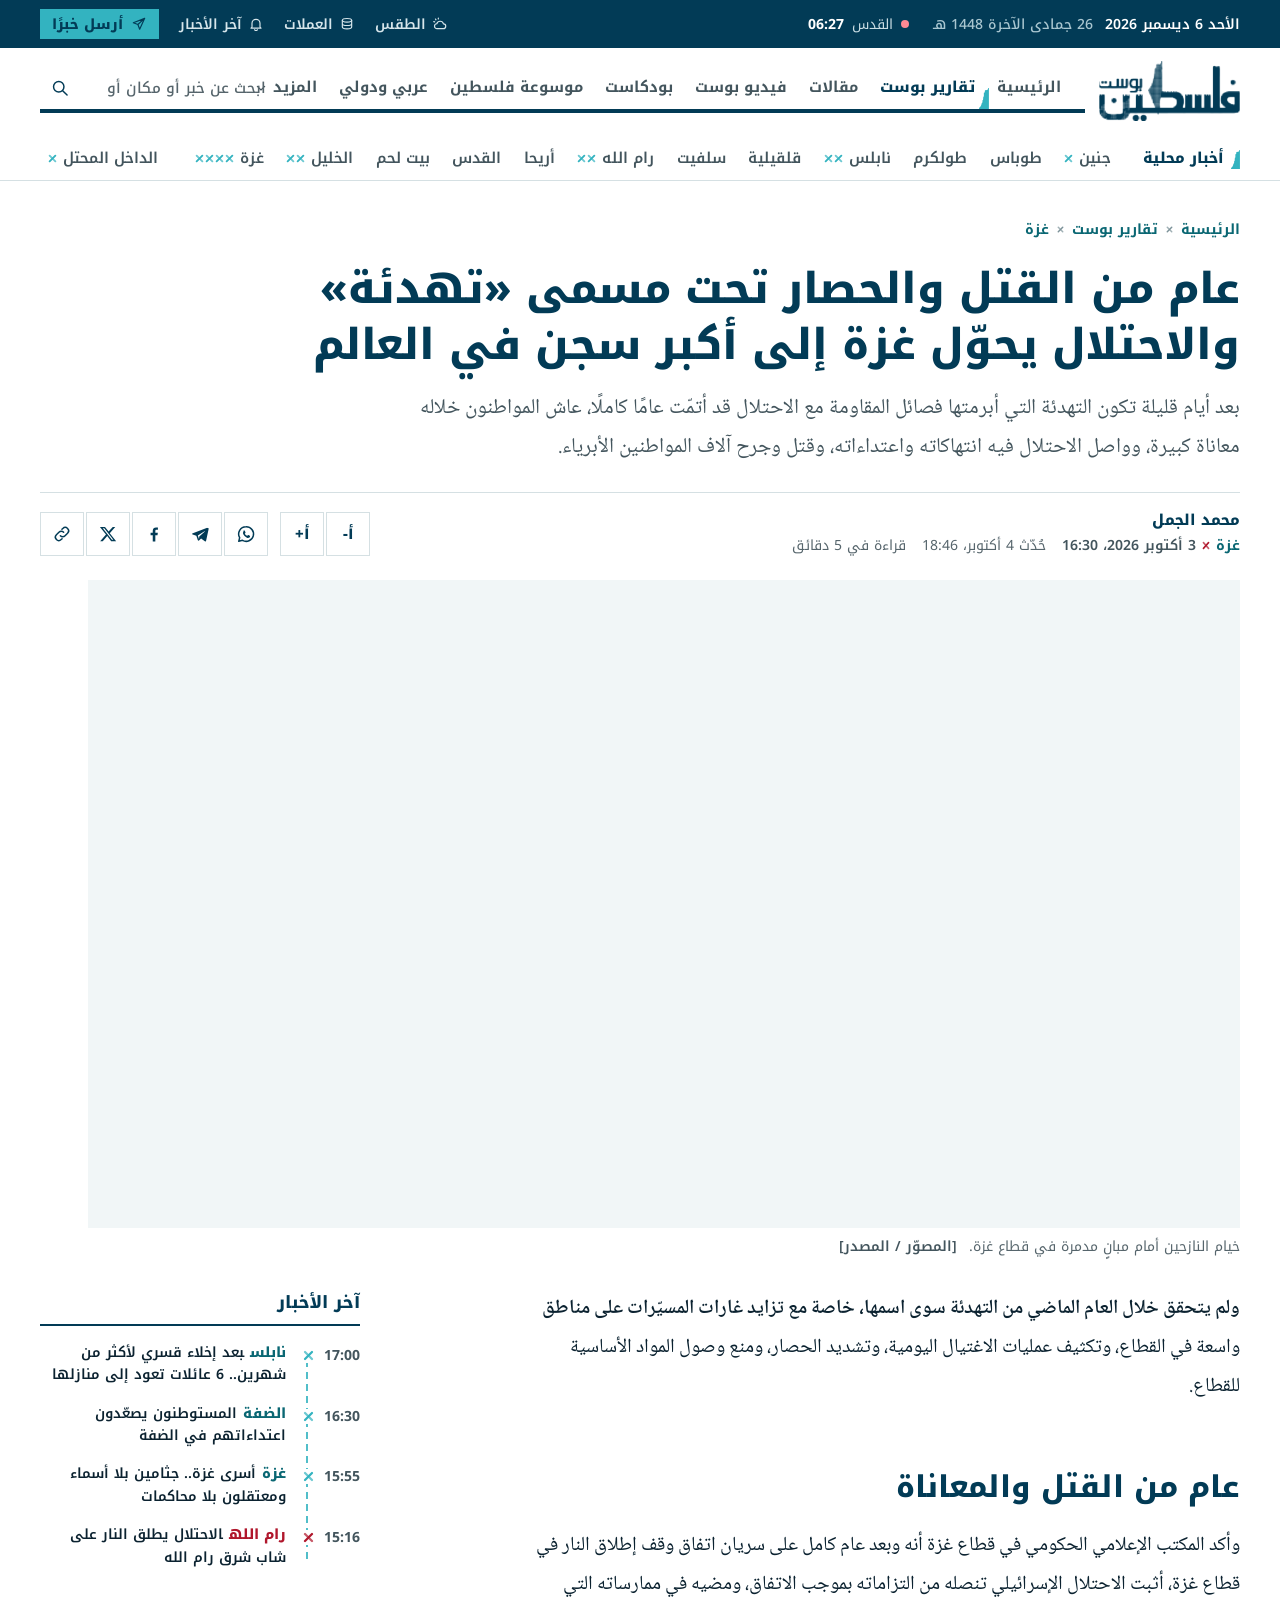
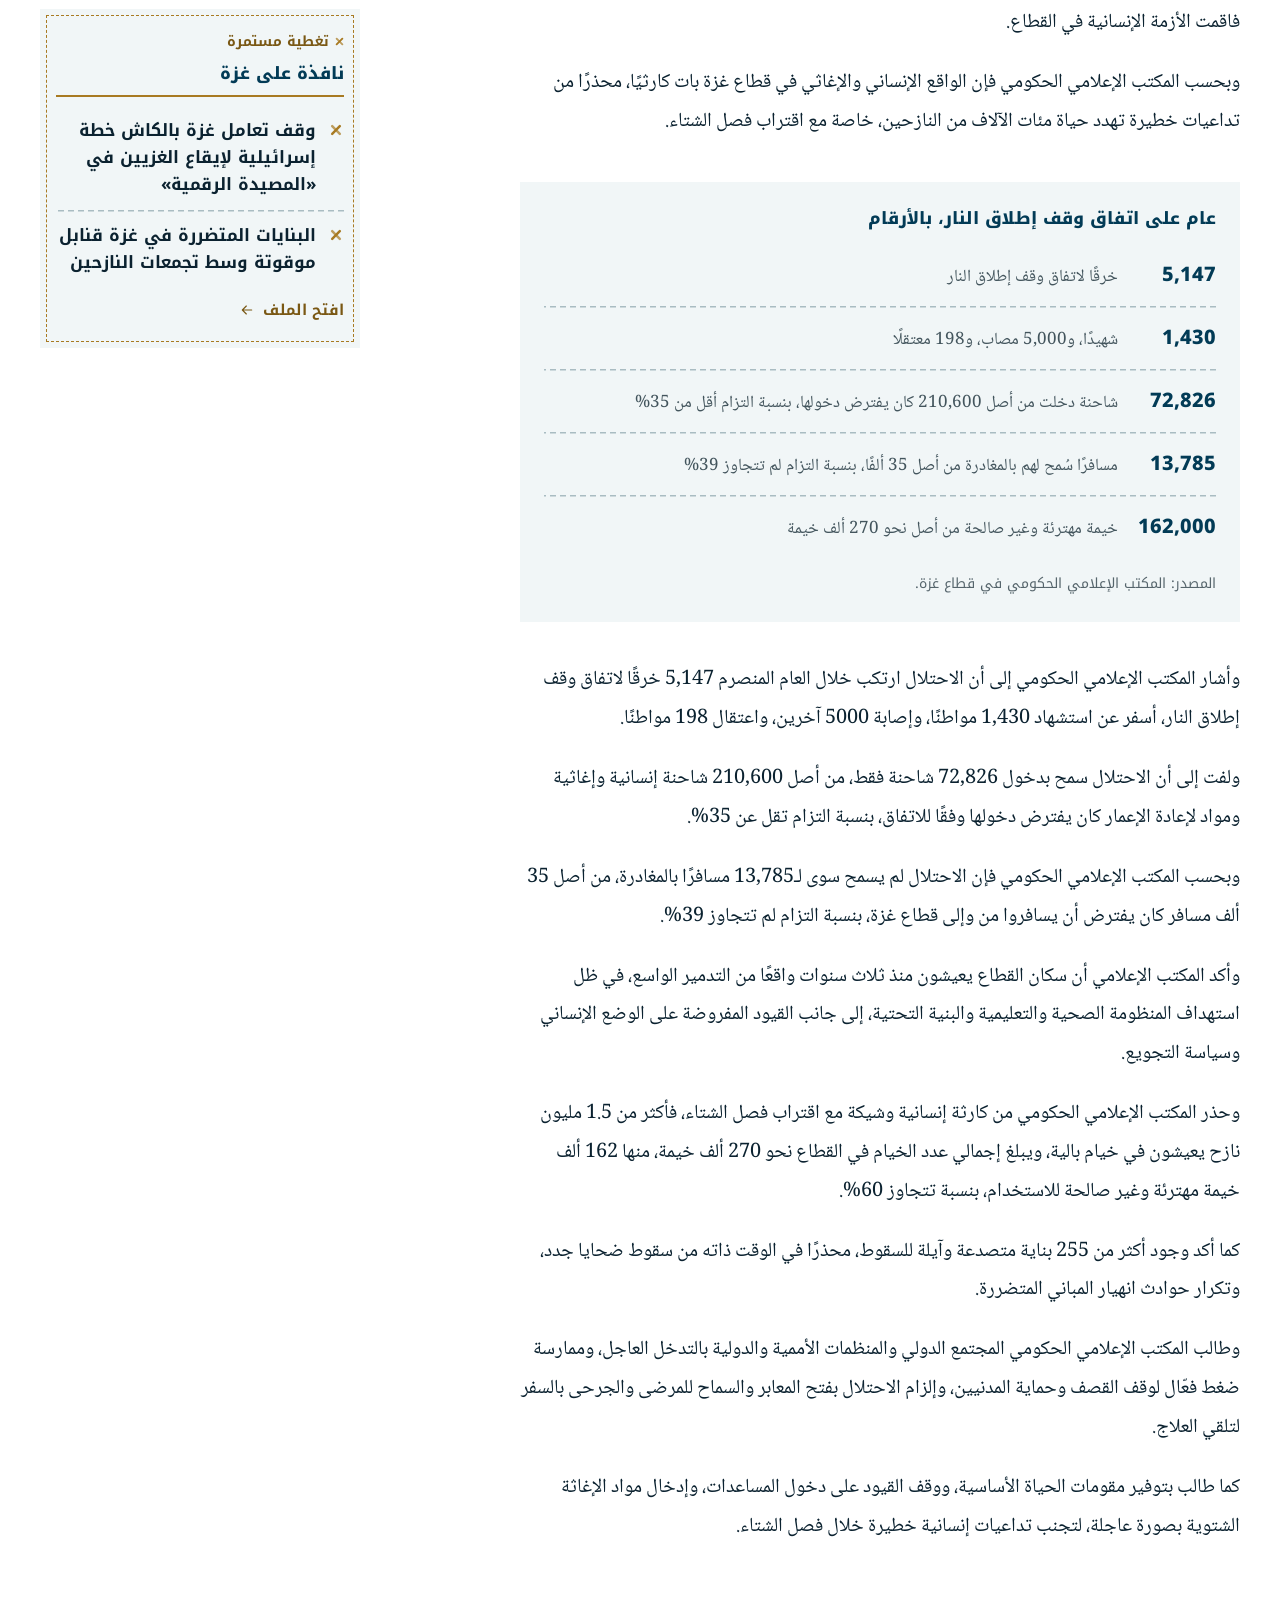
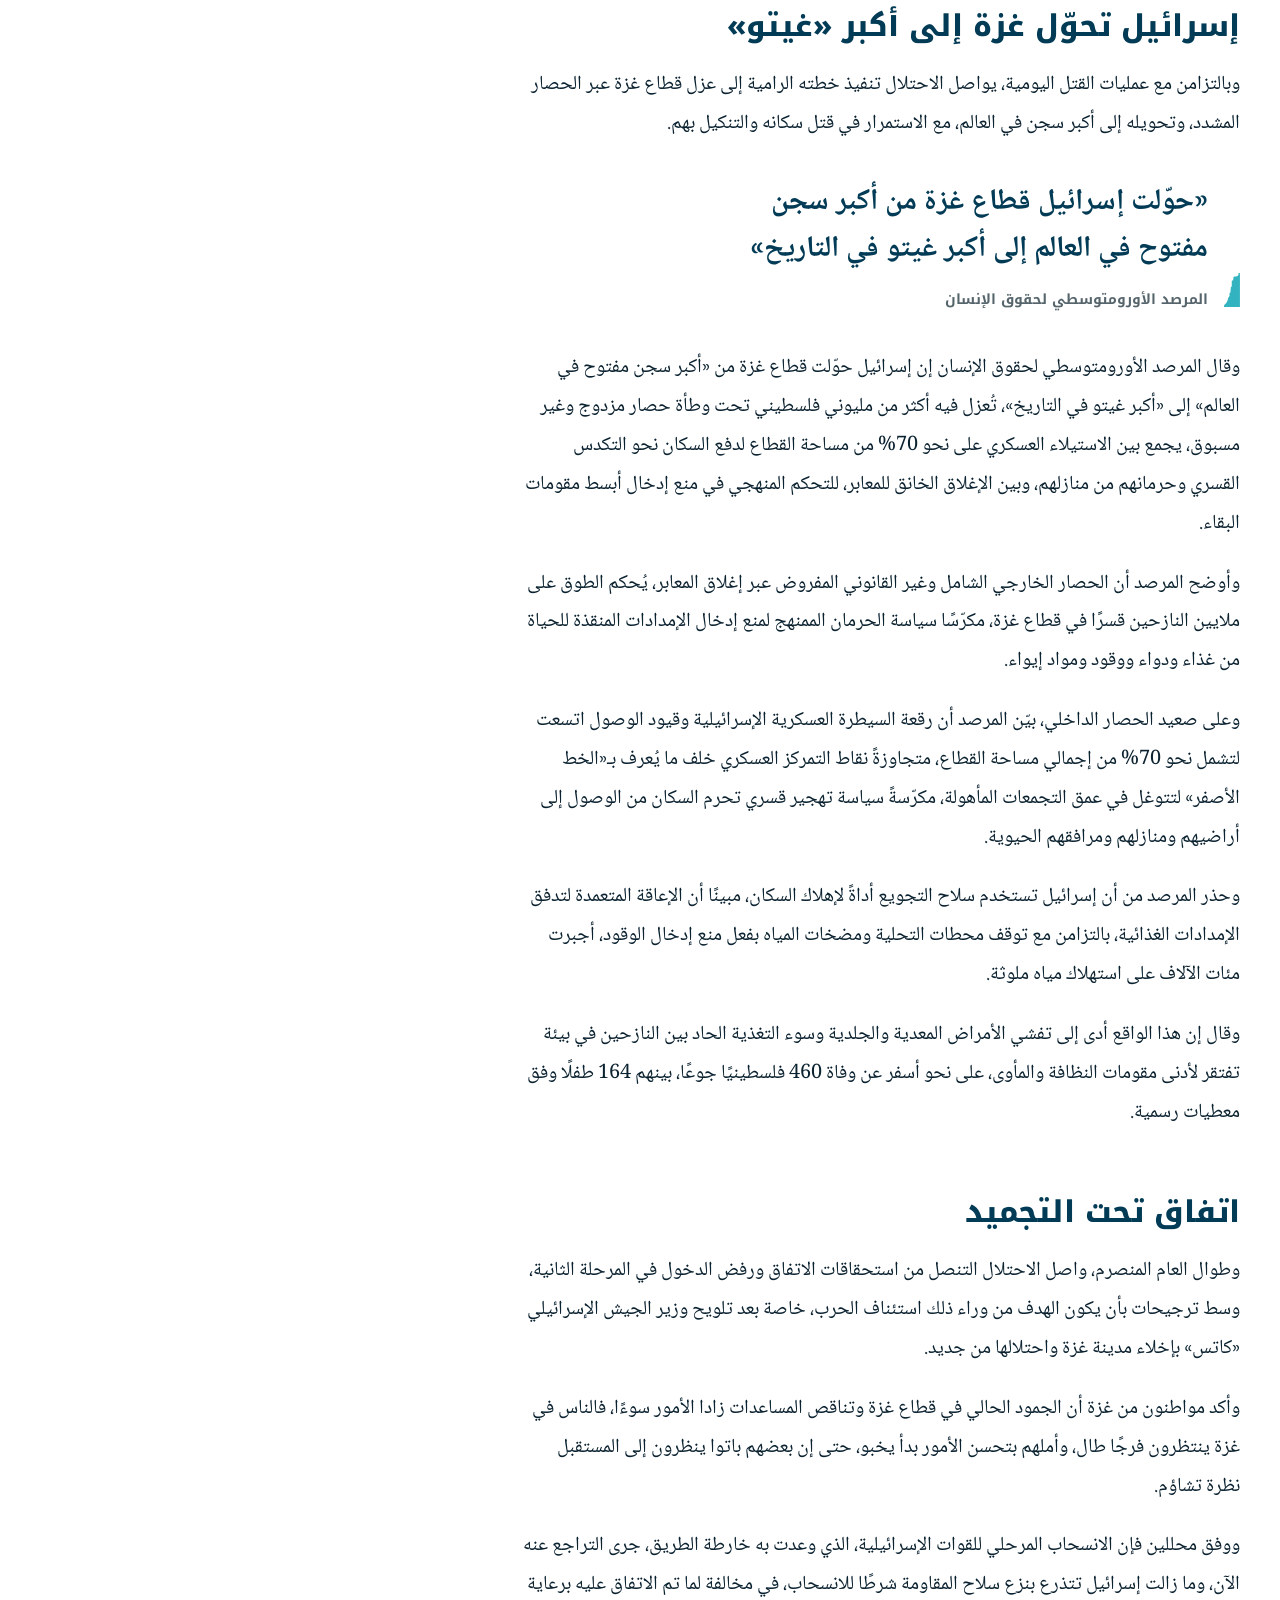
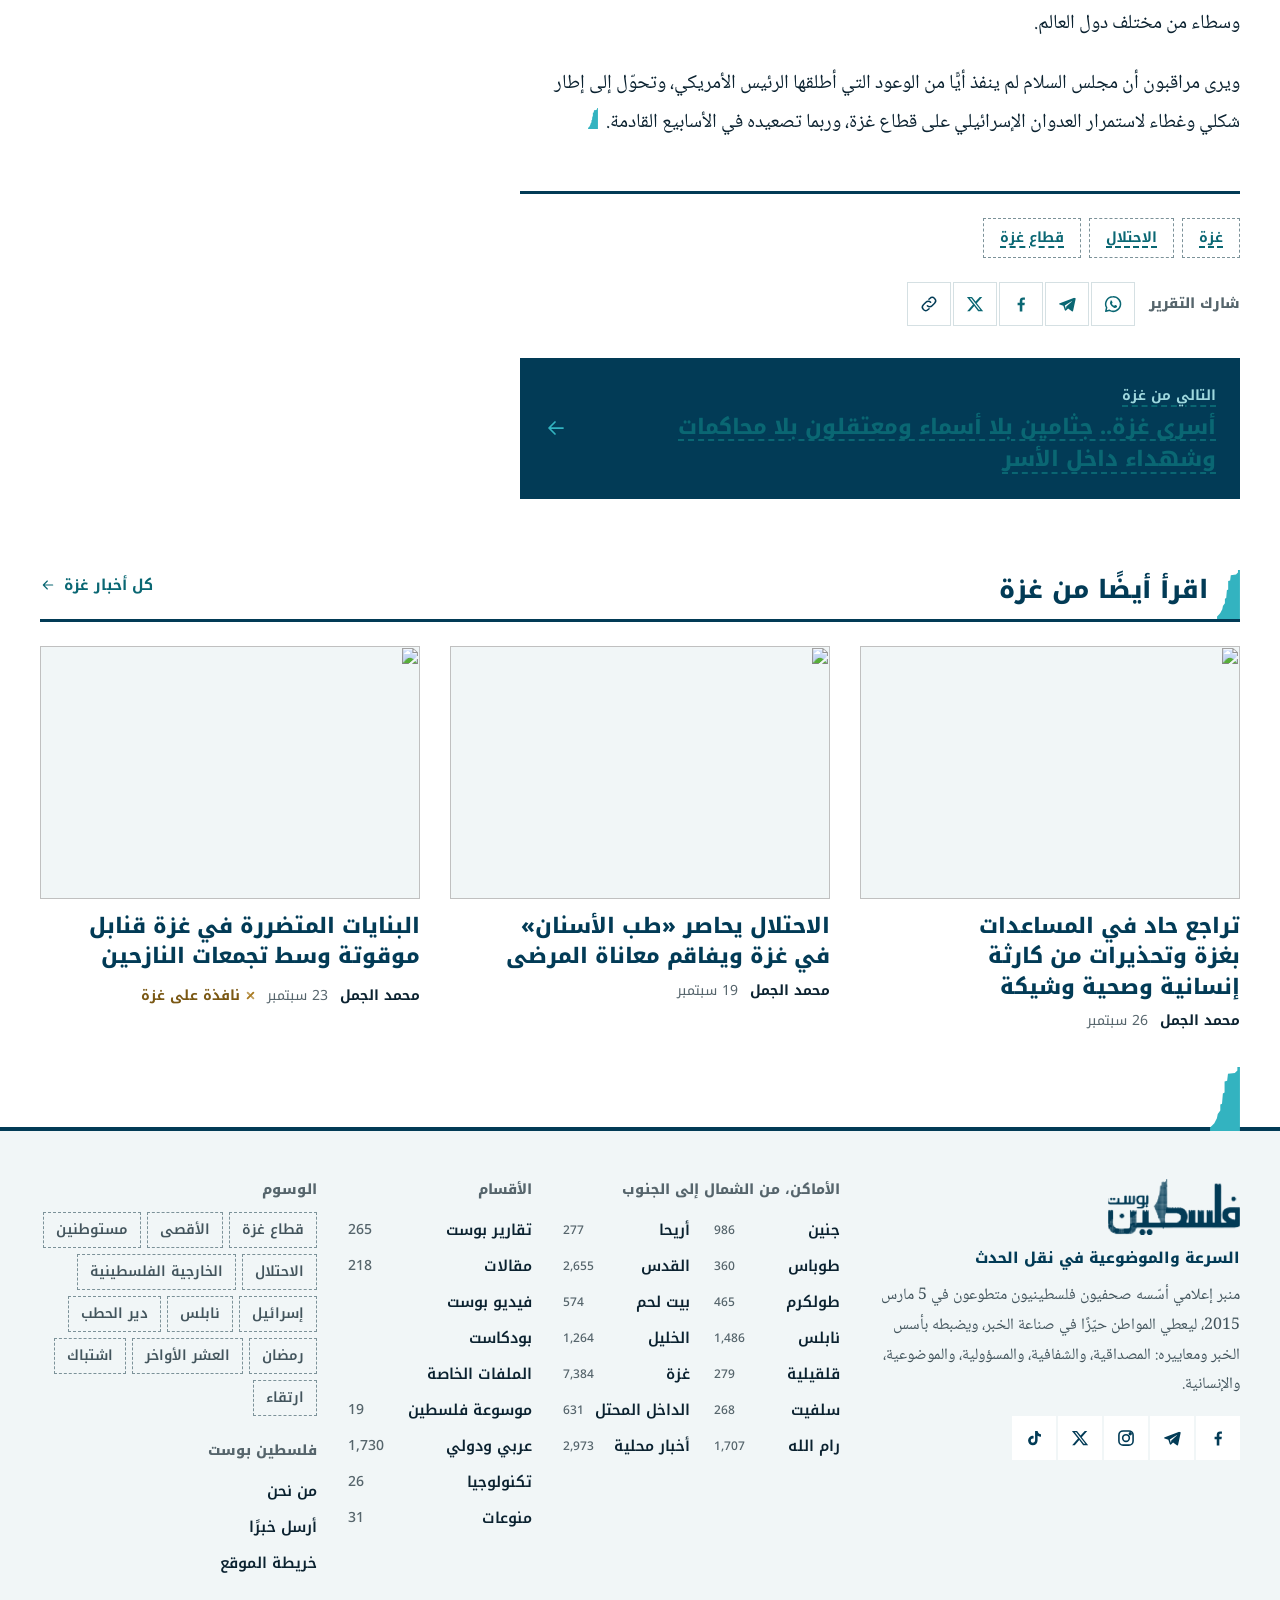
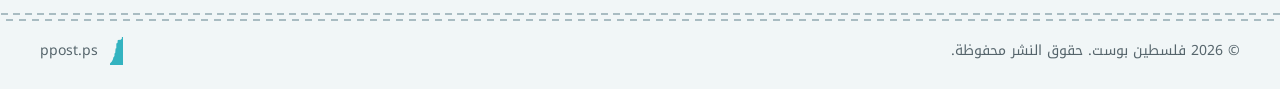
==== commit ddf1bd16: "Update preview: live dot only on breaking, mobile order lead then thread Co-Authored-By: Claude Opus" ====
--- a/article.html
+++ b/article.html
@@ -12,11 +12,11 @@
 <link rel="preconnect" href="https://fonts.gstatic.com" crossorigin>
 <link rel="preconnect" href="https://fsn1.your-objectstorage.com">
 <link rel="stylesheet" href="https://fonts.googleapis.com/css2?family=Noto+Kufi+Arabic:wght@400..900&amp;family=Noto+Naskh+Arabic:wght@400..700&amp;display=swap">
-<link rel="stylesheet" href="assets/css/tokens.css?v=14">
-<link rel="stylesheet" href="assets/css/base.css?v=14">
-<link rel="stylesheet" href="assets/css/components.css?v=14">
-<link rel="stylesheet" href="assets/css/pages.css?v=14">
-<script src="assets/js/pp.js?v=14" defer></script>
+<link rel="stylesheet" href="assets/css/tokens.css?v=16">
+<link rel="stylesheet" href="assets/css/base.css?v=16">
+<link rel="stylesheet" href="assets/css/components.css?v=16">
+<link rel="stylesheet" href="assets/css/pages.css?v=16">
+<script src="assets/js/pp.js?v=16" defer></script>
 <meta property="og:type" content="article"><meta property="article:published_time" content="2026-10-03T16:30:00+03:00"><meta property="article:modified_time" content="2026-10-04T18:46:51+03:00"><meta property="article:section" content="تقارير بوست">
 </head>
 
--- a/assets/css/tokens.css
+++ b/assets/css/tokens.css
@@ -84,8 +84,8 @@
   --hair: 1px solid var(--rule);
 
   /* ---- Depth: only for floating layers ------------------------------- */
-  --shadow-float: 0 18px 40px -18px rgb(11 34 48 / 0.30), 0 2px 6px rgb(11 34 48 / 0.08);
-  --shadow-bar: 0 10px 22px -16px rgb(11 34 48 / 0.40);
+  --shadow-float: 0 18px 40px -18px rgb(0 0 0 / 0.28), 0 2px 6px rgb(0 0 0 / 0.08);
+  --shadow-bar: 0 10px 22px -16px rgb(0 0 0 / 0.35);
 
   /* ---- Motion -------------------------------------------------------- */
   --ease-out: cubic-bezier(0.16, 1, 0.3, 1);
--- a/assets/css/base.css
+++ b/assets/css/base.css
@@ -346,15 +346,15 @@
   block-size: 8px;
   border-radius: var(--radius-pill);
   background: var(--madder);
-  box-shadow: 0 0 0 0 rgb(163 22 42 / 0.45);
-  animation: pp-pulse 2.4s var(--ease-out) infinite;
-}
+}
+/* only a genuinely live item pulses: the breaking label */
+.live-dot--pulse { animation: pp-pulse 2.4s var(--ease-out) infinite; }
 @keyframes pp-pulse {
   0% { box-shadow: 0 0 0 0 rgb(163 22 42 / 0.45); }
   70% { box-shadow: 0 0 0 8px rgb(163 22 42 / 0); }
   100% { box-shadow: 0 0 0 0 rgb(163 22 42 / 0); }
 }
-@media (prefers-reduced-motion: reduce) { .live-dot { animation: none; } }
+@media (prefers-reduced-motion: reduce) { .live-dot--pulse { animation: none; } }
 
 /* media frames: straight cut, true color, no overlays */
 .frame { position: relative; overflow: hidden; background: var(--mist); }
--- a/assets/css/components.css
+++ b/assets/css/components.css
@@ -38,6 +38,7 @@
   align-items: center;
   gap: var(--s5);
   min-block-size: 40px;
+  padding-block: 4px;
 }
 .masthead__date { display: flex; gap: var(--s3); align-items: baseline; color: #fff; font-weight: 600; white-space: nowrap; }
 .masthead__hijri { color: #A9C6D0; font-weight: 500; }
@@ -396,7 +397,8 @@
 .breaking::after { inset-block-end: 4px; }
 .breaking__inner { display: flex; align-items: center; gap: var(--s4); min-block-size: 56px; padding-block: var(--s3); }
 .breaking__label { display: inline-flex; align-items: center; gap: var(--s2); font-weight: 900; font-size: 1.0625rem; flex: none; }
-.breaking__label .live-dot { background: #fff; box-shadow: 0 0 0 0 rgb(255 255 255 / 0.6); animation-name: pp-pulse-w; }
+.breaking__label .live-dot { background: #fff; animation: pp-pulse-w 2.4s var(--ease-out) infinite; }
+@media (prefers-reduced-motion: reduce) { .breaking__label .live-dot { animation: none; } }
 @keyframes pp-pulse-w { 0% { box-shadow: 0 0 0 0 rgb(255 255 255 / 0.6); } 70% { box-shadow: 0 0 0 8px rgb(255 255 255 / 0); } 100% { box-shadow: 0 0 0 0 rgb(255 255 255 / 0); } }
 .breaking__text { flex: 1; min-width: 0; font-weight: 700; font-size: 1.0625rem; line-height: 1.55; }
 .breaking__text a { text-decoration: underline dashed rgb(255 246 244 / 0.5) 1.5px; text-underline-offset: 0.35em; }
@@ -413,7 +415,16 @@
    FRONT: lead (the chest panel) + thread
    --------------------------------------------------------------------- */
 .front { padding-block: var(--s6) var(--s7); }
-.front__grid { display: grid; grid-template-columns: minmax(0, 8fr) minmax(0, 4fr); gap: var(--col-gap); align-items: start; }
+.front__grid {
+  display: grid;
+  grid-template-columns: minmax(0, 8fr) minmax(0, 4fr);
+  grid-template-areas: "lead thread" "more thread";
+  gap: 0 var(--col-gap);
+  align-items: start;
+}
+.front__grid > .lead { grid-area: lead; }
+.front__grid > .thread { grid-area: thread; }
+.front__grid > .front__more { grid-area: more; }
 
 .lead { position: relative; }
 .lead__media { display: block; aspect-ratio: 16 / 9; }
@@ -434,8 +445,8 @@
 .lead__related a { font-weight: 700; font-size: var(--fs-h4); line-height: 1.6; color: var(--ink); }
 .lead__related .t-meta { display: block; margin-block-start: 2px; }
 /* two secondary stories carry the lead column down beside the thread */
-.lead__more { display: grid; grid-template-columns: repeat(2, minmax(0, 1fr)); gap: var(--col-gap); margin-block-start: var(--s6); padding-block-start: var(--s5); border-block-start: 1px solid var(--rule); }
-.lead__more .story__title { font-size: var(--fs-h3); font-weight: 800; color: var(--navy); }
+.front__more { display: grid; grid-template-columns: repeat(2, minmax(0, 1fr)); gap: var(--col-gap); margin-block-start: var(--s6); padding-block-start: var(--s5); border-block-start: 1px solid var(--rule); }
+.front__more .story__title { font-size: var(--fs-h3); font-weight: 800; color: var(--navy); }
 .thread__expand { display: none; margin-block-start: var(--s3); inline-size: 100%; }
 
 /* the thread — latest news as one running stitch, newest first */
@@ -575,7 +586,6 @@
   line-height: 1.55;
   text-align: start;
   white-space: normal;
-  box-shadow: var(--shadow-float);
   display: none;                     /* out of layout until asked: no overflow on small screens */
   pointer-events: none;
 }
@@ -977,7 +987,6 @@
   background: var(--navy);
   color: var(--paper-raised);
   font-weight: 700;
-  box-shadow: var(--shadow-float);
   animation: pp-drop var(--dur-2) var(--ease-out);
 }
 .toast .icon { color: var(--teal); }
@@ -992,7 +1001,6 @@
   block-size: 48px;
   background: var(--paper-raised);
   color: var(--navy);
-  box-shadow: var(--shadow-float);
   opacity: 0;
   visibility: hidden;
   transform: translateY(8px);
--- a/assets/css/pages.css
+++ b/assets/css/pages.css
@@ -47,7 +47,8 @@
   .masthead__tools .tool, .masthead__send { display: none; }
   .masthead__bell { display: inline-grid; }
 
-  .front__grid { grid-template-columns: minmax(0, 1fr); row-gap: var(--s7); }
+  .front__grid { grid-template-columns: minmax(0, 1fr); grid-template-areas: "lead" "thread" "more"; row-gap: var(--s7); }
+  .front__more { margin-block-start: 0; }
   .lead__panel { margin-inline-end: 6%; }
 
   .weave__table { display: none; }
@@ -78,7 +79,7 @@
 @media (max-width: 767px) {
   :root { --col-gap: 20px; }
   .masthead { --logo-h: 40px; --logo-top: 9px; --bar-h: 58px; }
-  .masthead__strip-inner { min-block-size: 40px; gap: var(--s3); justify-content: space-between; }
+  .masthead__strip-inner { min-block-size: 40px; gap: var(--s3); justify-content: space-between; padding-block: 4px; }
   .masthead__hijri { display: none; }
   .place-rail__all { padding-inline-end: var(--s2); }
   .place-rail__inner { gap: var(--s1); }
@@ -88,7 +89,7 @@
   .thread:not(.is-expanded) [data-extra] { display: none; }
   .thread__expand { display: inline-flex; }
   .thread.is-expanded .thread__expand { display: none; }
-  .lead__more { grid-template-columns: minmax(0, 1fr); row-gap: var(--s5); }
+  .front__more { grid-template-columns: minmax(0, 1fr); row-gap: var(--s5); }
 
   /* opinion and quotes become swipeable rows */
   .swipe {
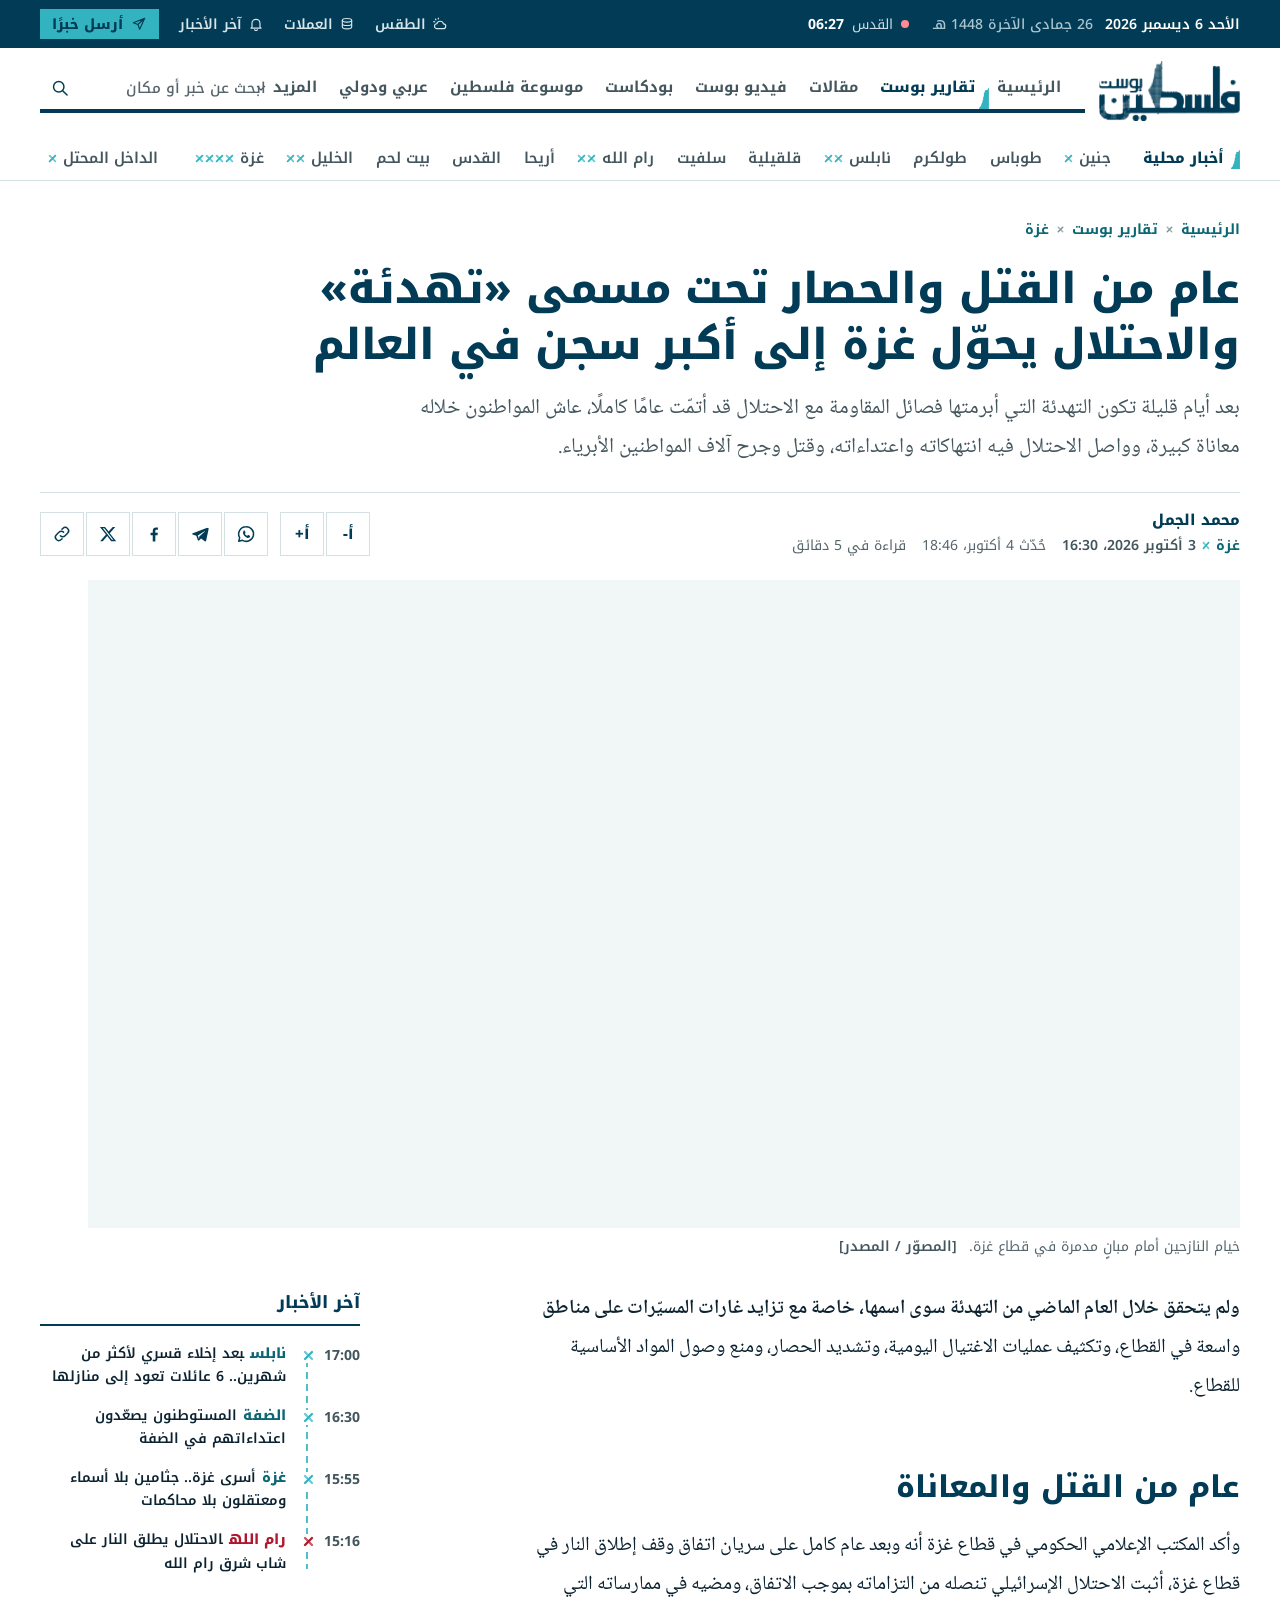
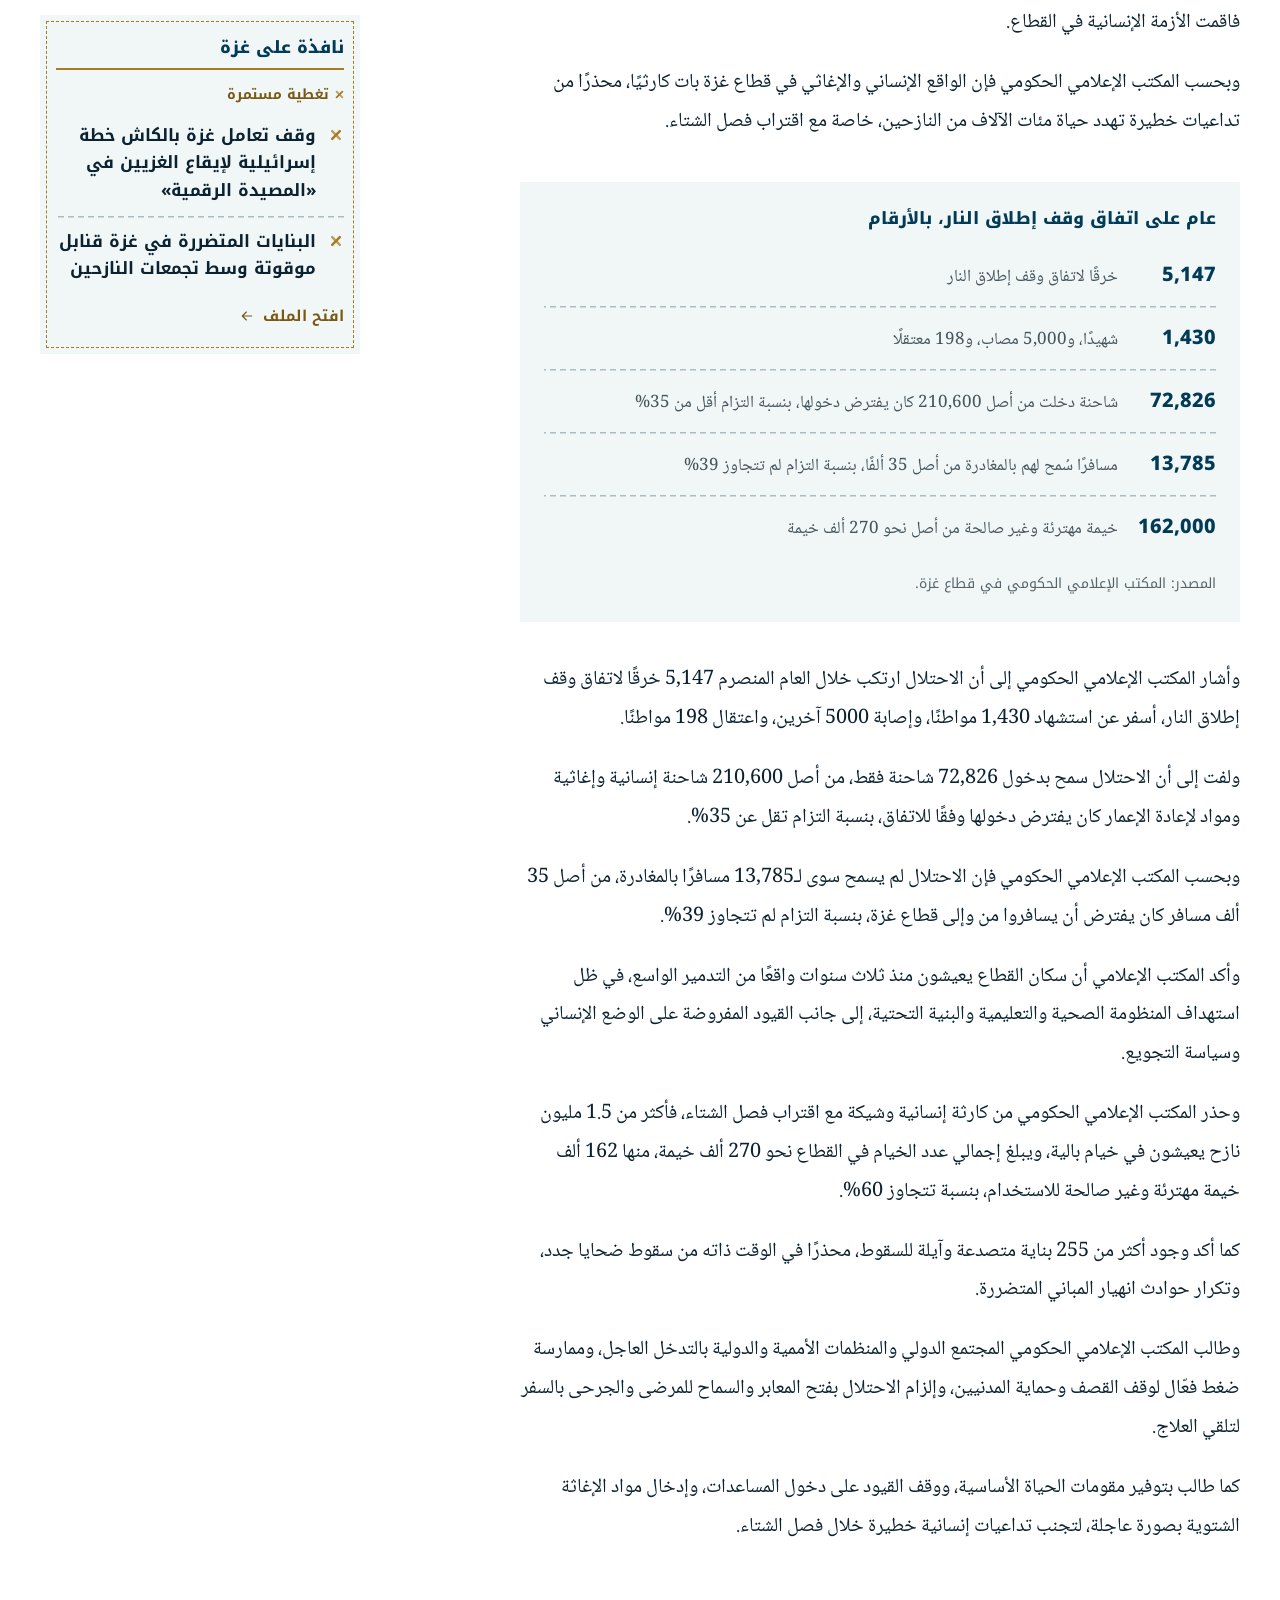
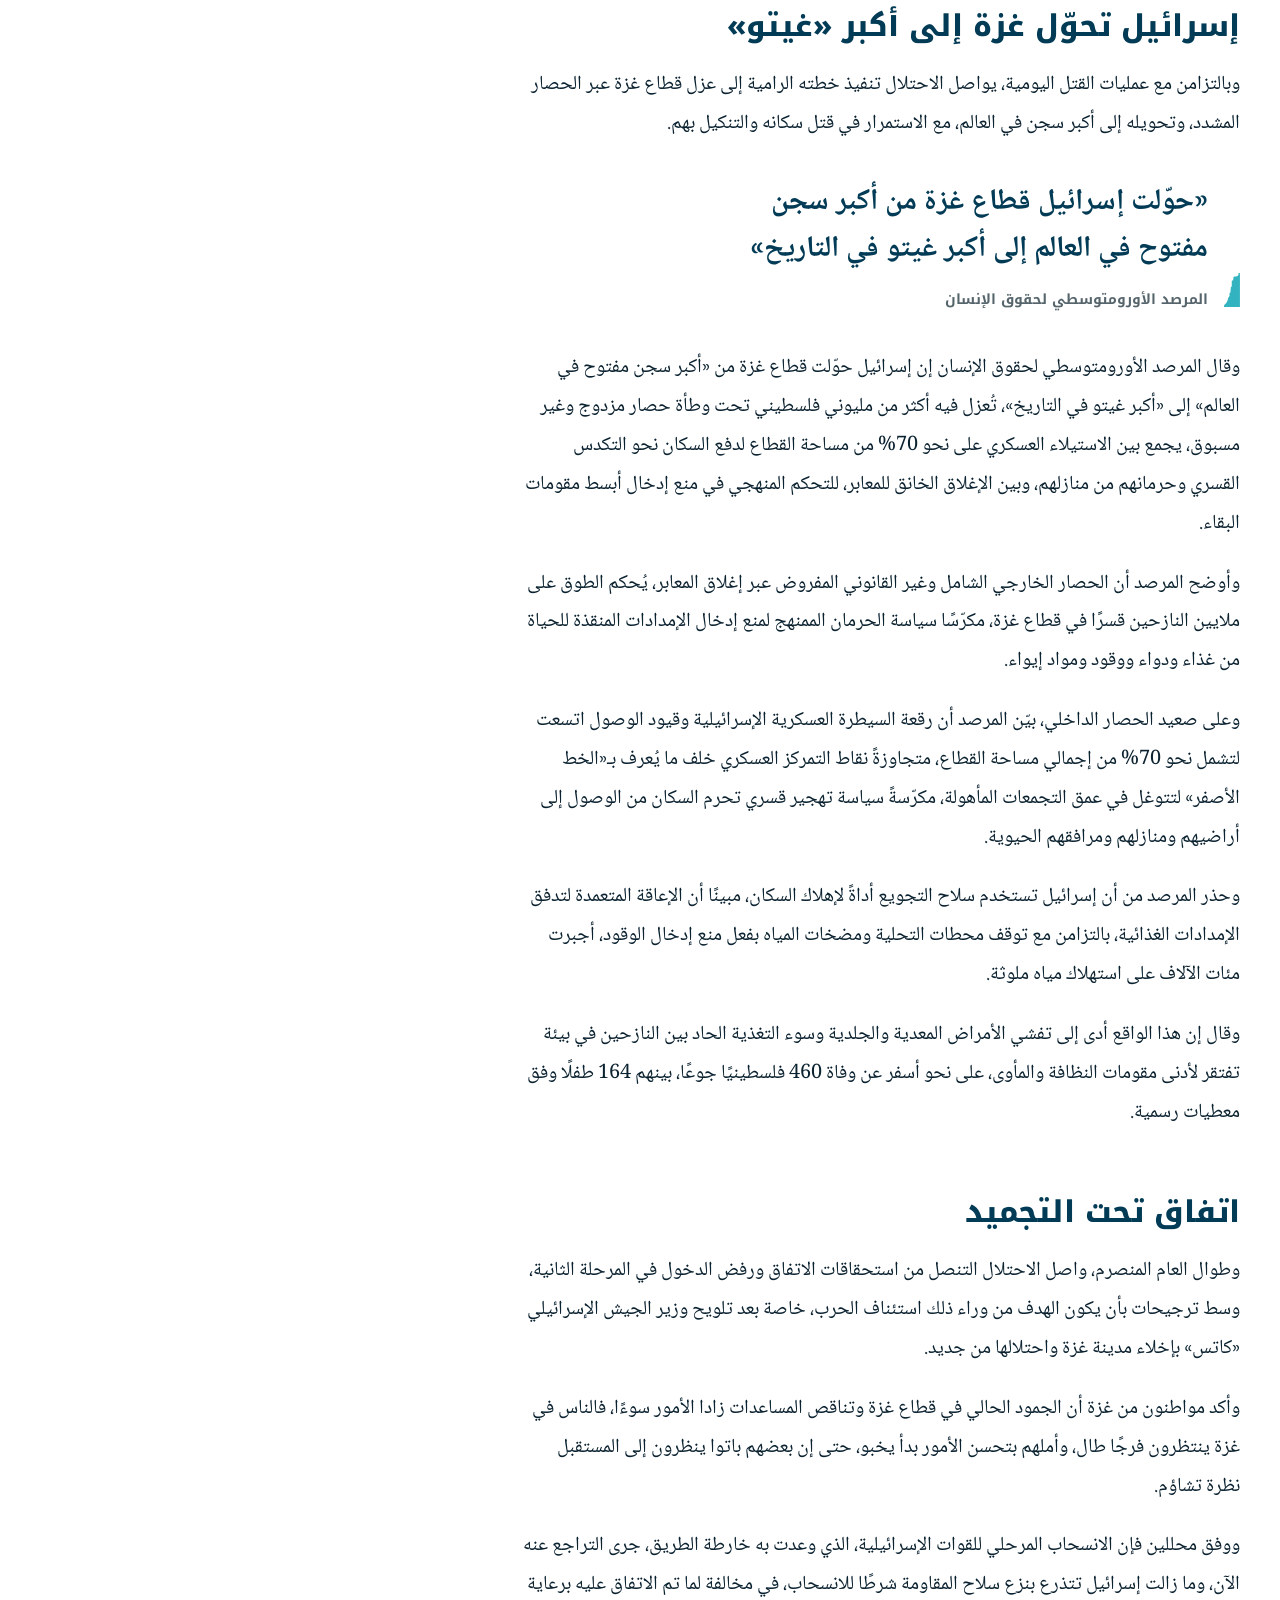
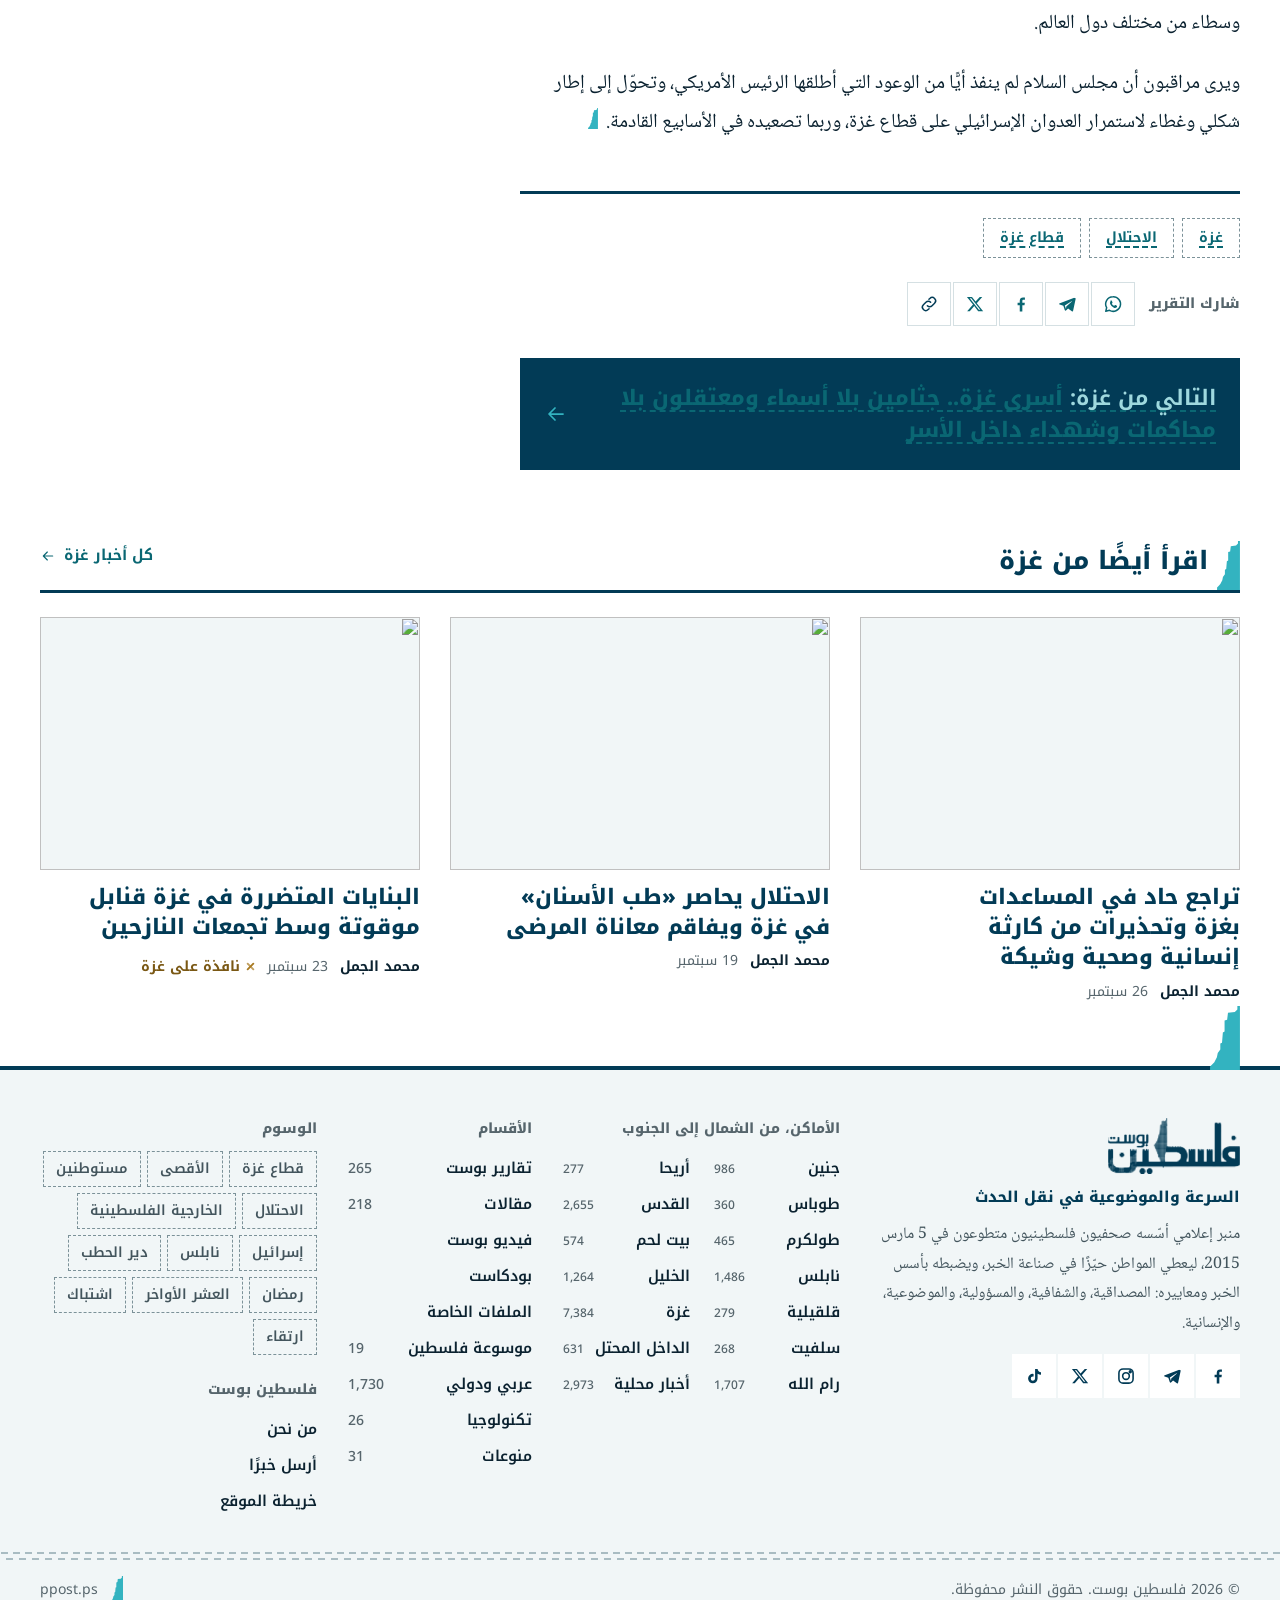
==== commit 734a706a: "Update preview to v21: finish-review fixes Move the secondary stories under the weave, cap the threa" ====
--- a/article.html
+++ b/article.html
@@ -12,11 +12,11 @@
 <link rel="preconnect" href="https://fonts.gstatic.com" crossorigin>
 <link rel="preconnect" href="https://fsn1.your-objectstorage.com">
 <link rel="stylesheet" href="https://fonts.googleapis.com/css2?family=Noto+Kufi+Arabic:wght@400..900&amp;family=Noto+Naskh+Arabic:wght@400..700&amp;display=swap">
-<link rel="stylesheet" href="assets/css/tokens.css?v=16">
-<link rel="stylesheet" href="assets/css/base.css?v=16">
-<link rel="stylesheet" href="assets/css/components.css?v=16">
-<link rel="stylesheet" href="assets/css/pages.css?v=16">
-<script src="assets/js/pp.js?v=16" defer></script>
+<link rel="stylesheet" href="assets/css/tokens.css?v=21">
+<link rel="stylesheet" href="assets/css/base.css?v=21">
+<link rel="stylesheet" href="assets/css/components.css?v=21">
+<link rel="stylesheet" href="assets/css/pages.css?v=21">
+<script src="assets/js/pp.js?v=21" defer></script>
 <meta property="og:type" content="article"><meta property="article:published_time" content="2026-10-03T16:30:00+03:00"><meta property="article:modified_time" content="2026-10-04T18:46:51+03:00"><meta property="article:section" content="تقارير بوست">
 </head>
 
@@ -136,10 +136,11 @@
       </nav>
       <form class="masthead__search" action="search.html" method="get" role="search">
         <label class="visually-hidden" for="q-head">ابحث في فلسطين بوست</label>
-        <input class="masthead__search-input" id="q-head" name="q" type="search" placeholder="ابحث عن خبر أو مكان أو كاتب" autocomplete="off" enterkeyhint="search">
+        <input class="masthead__search-input" id="q-head" name="q" type="search" placeholder="ابحث عن خبر أو مكان" autocomplete="off" enterkeyhint="search">
         <button class="masthead__search-btn" type="submit" aria-label="بحث"><svg class="icon" aria-hidden="true"><use href="#i-search"/></svg></button>
       </form>
       <div class="masthead__actions">
+        <a class="icon-btn masthead__send-icon" href="index.html#source" aria-label="أرسل خبرًا"><svg class="icon" aria-hidden="true"><use href="#i-send"/></svg></a>
         <button class="icon-btn masthead__bell" type="button" data-notif-mobile aria-label="الإشعارات"><svg class="icon" aria-hidden="true"><use href="#i-bell"/></svg><span class="tool__badge num" data-notif-count hidden>0</span></button>
         <button class="icon-btn masthead__search-open" type="button" data-search-open aria-label="بحث في فلسطين بوست"><svg class="icon" aria-hidden="true"><use href="#i-search"/></svg></button>
         <button class="icon-btn masthead__menu-btn" type="button" data-menu-open aria-label="القائمة" aria-haspopup="dialog"><svg class="icon" aria-hidden="true"><use href="#i-menu"/></svg></button>
@@ -276,8 +277,7 @@
             <button class="tool-btn" type="button" data-copy-link aria-label="نسخ الرابط"><svg class="icon" aria-hidden="true"><use href="#i-link"/></svg></button>
           </div>
           <a class="next-in-place" href="article.html">
-            <span class="next-in-place__label">التالي من غزة</span>
-            <span class="next-in-place__title">أسرى غزة.. جثامين بلا أسماء ومعتقلون بلا محاكمات وشهداء داخل الأسر</span>
+            <span class="next-in-place__title"><span class="next-in-place__label">التالي من غزة:</span>أسرى غزة.. جثامين بلا أسماء ومعتقلون بلا محاكمات وشهداء داخل الأسر</span>
             <svg class="icon icon--lg" aria-hidden="true"><use href="#i-arrow"/></svg>
           </a>
         </div>
@@ -295,8 +295,8 @@
             </ol>
           </section>
           <section class="rail-block rail-block--file" aria-labelledby="rail-file">
+            <h2 class="rail-block__title" id="rail-file"><a href="file.html">نافذة على غزة</a></h2>
             <p class="file-tag"><i class="x" aria-hidden="true"></i>تغطية مستمرة</p>
-            <h2 class="rail-block__title" id="rail-file"><a href="file.html">نافذة على غزة</a></h2>
             <ol class="dossier__items">
               <li><a class="hl" href="article.html">وقف تعامل غزة بالكاش خطة إسرائيلية لإيقاع الغزيين في «المصيدة الرقمية»</a></li>
               <li><a class="hl" href="article.html">البنايات المتضررة في غزة قنابل موقوتة وسط تجمعات النازحين</a></li>
--- a/assets/css/tokens.css
+++ b/assets/css/tokens.css
@@ -65,6 +65,7 @@
   --st: 4px;
   --s1: 4px;  --s2: 8px;  --s3: 12px; --s4: 16px; --s5: 24px;
   --s6: 32px; --s7: 48px; --s8: 64px; --s9: 96px;
+  --band: var(--s7);                        /* space above each band of a page */
   --gutter: clamp(16px, 3.2vw, 40px);       /* page side padding */
   --col-gap: clamp(20px, 2.4vw, 36px);      /* column gap — a column rule sits in it */
 
--- a/assets/css/base.css
+++ b/assets/css/base.css
@@ -336,7 +336,7 @@
   color: var(--teal-ink);
   white-space: nowrap;
 }
-.dateline .x { --x-size: 0.6em; color: var(--madder); }
+.dateline .x { --x-size: 0.6em; color: var(--teal); }
 .dateline time { color: var(--ink-2); font-weight: 600; }
 a.dateline__place:hover { text-decoration: underline dashed 2px; text-underline-offset: 0.35em; }
 
@@ -350,9 +350,9 @@
 /* only a genuinely live item pulses: the breaking label */
 .live-dot--pulse { animation: pp-pulse 2.4s var(--ease-out) infinite; }
 @keyframes pp-pulse {
-  0% { box-shadow: 0 0 0 0 rgb(163 22 42 / 0.45); }
-  70% { box-shadow: 0 0 0 8px rgb(163 22 42 / 0); }
-  100% { box-shadow: 0 0 0 0 rgb(163 22 42 / 0); }
+  0% { box-shadow: 0 0 0 0 rgb(176 23 44 / 0.45); }
+  70% { box-shadow: 0 0 0 8px rgb(176 23 44 / 0); }
+  100% { box-shadow: 0 0 0 0 rgb(176 23 44 / 0); }
 }
 @media (prefers-reduced-motion: reduce) { .live-dot--pulse { animation: none; } }
 
--- a/assets/css/components.css
+++ b/assets/css/components.css
@@ -90,6 +90,7 @@
   flex: 1;
   min-width: 0;
   margin-block-start: calc(var(--base-y) - 42px);
+  padding-inline-end: var(--s5);
 }
 .sections__list { display: flex; align-items: flex-end; justify-content: space-between; gap: 2px; flex-wrap: nowrap; max-inline-size: 880px; }
 .sections__link {
@@ -285,7 +286,7 @@
 }
 @keyframes pp-drop { from { opacity: 0; transform: translateY(-6px); } to { opacity: 1; transform: none; } }
 .tool__title { font-weight: 800; color: var(--navy); font-size: var(--fs-ui); margin-block-end: var(--s3); display: flex; justify-content: space-between; align-items: baseline; gap: var(--s3); }
-.tool__title small { color: var(--ink-3); font-weight: 500; font-size: var(--fs-micro); }
+.tool__title small { color: var(--ink-3); font-weight: 500; font-size: var(--fs-meta); }
 .tool__state { color: var(--ink-3); font-size: var(--fs-meta); padding-block: var(--s3); display: flex; align-items: center; gap: var(--s2); }
 
 .wx-city + .wx-city { margin-block-start: var(--s4); padding-block-start: var(--s4); }
@@ -307,7 +308,7 @@
 .notif-list a { display: grid; gap: 2px; font-weight: 600; line-height: 1.55; }
 .notif-list a:hover { color: var(--teal-ink); }
 .notif-list .t-meta { font-weight: 500; }
-.notif-list .is-new .t-meta::before { content: "جديد · "; color: var(--madder); font-weight: 700; }
+.notif-list .is-new .t-meta::before { content: "جديد · "; color: var(--teal-ink); font-weight: 700; }
 
 /* ---------------------------------------------------------------------
    DRAWER (mobile menu) and SEARCH sheet — both <dialog>
@@ -414,17 +415,16 @@
 /* ---------------------------------------------------------------------
    FRONT: lead (the chest panel) + thread
    --------------------------------------------------------------------- */
-.front { padding-block: var(--s6) var(--s7); }
+.front { padding-block: var(--s6) 0; }
 .front__grid {
   display: grid;
   grid-template-columns: minmax(0, 8fr) minmax(0, 4fr);
-  grid-template-areas: "lead thread" "more thread";
+  grid-template-areas: "lead thread";
   gap: 0 var(--col-gap);
   align-items: start;
 }
 .front__grid > .lead { grid-area: lead; }
 .front__grid > .thread { grid-area: thread; }
-.front__grid > .front__more { grid-area: more; }
 
 .lead { position: relative; }
 .lead__media { display: block; aspect-ratio: 16 / 9; }
@@ -438,16 +438,16 @@
   background: var(--paper);
   border-block-start: 4px solid var(--navy);
 }
-.lead__title { font-size: min(var(--fs-display), 3rem); line-height: var(--lh-display); font-weight: 800; color: var(--navy); text-wrap: balance; }
+.lead__title { font-size: min(var(--fs-display), 2.5rem); line-height: var(--lh-display); font-weight: 800; color: var(--navy); text-wrap: balance; }
 .lead__dek { margin-block-start: var(--s4); max-inline-size: 38em; }
 .lead__related { margin-block-start: var(--s5); display: grid; gap: var(--s3); }
 .lead__related li { padding-block-start: var(--s3); }
 .lead__related a { font-weight: 700; font-size: var(--fs-h4); line-height: 1.6; color: var(--ink); }
 .lead__related .t-meta { display: block; margin-block-start: 2px; }
-/* two secondary stories carry the lead column down beside the thread */
-.front__more { display: grid; grid-template-columns: repeat(2, minmax(0, 1fr)); gap: var(--col-gap); margin-block-start: var(--s6); padding-block-start: var(--s5); border-block-start: 1px solid var(--rule); }
-.front__more .story__title { font-size: var(--fs-h3); font-weight: 800; color: var(--navy); }
-.thread__expand { display: none; margin-block-start: var(--s3); inline-size: 100%; }
+/* the thread shows eight stories; the rest of the day on request */
+.thread:not(.is-expanded) [data-extra] { display: none; }
+.thread__expand { display: inline-flex; justify-content: center; margin-block-start: var(--s3); inline-size: 100%; }
+.thread.is-expanded .thread__expand { display: none; }
 
 /* the thread — latest news as one running stitch, newest first */
 .thread { position: relative; }
@@ -476,13 +476,12 @@
 .thread__time { grid-column: 1; padding-block-start: 3px; font-size: var(--fs-meta); font-weight: 700; color: var(--ink-2); text-align: start; }
 .thread__node { grid-column: 2; justify-self: center; margin-block-start: 6px; position: relative; z-index: 1; background: var(--paper); padding: 2px; display: inline-grid; }
 .thread__node .x { --x-size: 11px; color: var(--teal); display: block; }
-.thread__link { grid-column: 3; padding-inline-start: var(--s3); font-weight: 600; font-size: var(--fs-h4); line-height: 1.6; color: var(--ink); }
+.thread__link { grid-column: 3; padding-inline-start: var(--s3); font-weight: 600; font-size: 1rem; line-height: 1.65; color: var(--ink); }
 .thread__place { font-weight: 800; color: var(--teal-ink); margin-inline-end: 6px; }
 .thread__link.is-hot { color: var(--teal-ink); text-decoration-color: var(--teal); }
 .thread__item.is-breaking .thread__node .x { color: var(--madder); }
 .thread__item.is-breaking .thread__place { color: var(--madder); }
-.thread__item.is-new .thread__time { color: var(--madder); }
-.thread__item.is-new .thread__time::after { content: "جديد"; display: block; font-size: 10.5px; font-weight: 800; color: var(--madder); line-height: 1.2; }
+.thread__item.is-new .thread__time { color: var(--navy); font-weight: 800; }
 .thread__item.is-archive .thread__link { color: var(--ink-3); font-weight: 500; }
 .thread__item.is-archive .thread__node .x { color: var(--seam-strong); }
 .thread__item.is-archive .thread__place { color: var(--ink-3); }
@@ -495,7 +494,7 @@
   margin-block: var(--s2);
   padding: 6px 0 6px 0;
   padding-inline-start: 46px;
-  font-size: var(--fs-micro);
+  font-size: var(--fs-meta);
   font-weight: 700;
   color: var(--ink-3);
 }
@@ -504,12 +503,12 @@
   inline-size: 24px;
   block-size: 24px;
   flex: none;
-  background: url("data:image/svg+xml,%3Csvg xmlns='http://www.w3.org/2000/svg' viewBox='0 0 24 24' fill='none' stroke='%23A3162A' stroke-width='2' stroke-linecap='round'%3E%3Ccircle cx='12' cy='12' r='4.2' fill='%23FFFFFF'/%3E%3Cpath d='M15 15c2.5 2 4 2.6 6 2.4M9 9C7 7 5.5 5.8 3 6'/%3E%3C/svg%3E") center / 24px no-repeat;
+  background: url("data:image/svg+xml,%3Csvg xmlns='http://www.w3.org/2000/svg' viewBox='0 0 24 24' fill='none' stroke='%230A6773' stroke-width='2' stroke-linecap='round'%3E%3Ccircle cx='12' cy='12' r='4.2' fill='%23FFFFFF'/%3E%3Cpath d='M15 15c2.5 2 4 2.6 6 2.4M9 9C7 7 5.5 5.8 3 6'/%3E%3C/svg%3E") center / 24px no-repeat;
   position: relative;
   z-index: 1;
 }
-.thread__knot { color: var(--madder); }
-.thread__knot span { flex: 1; block-size: 1.5px; background: repeating-linear-gradient(to left, var(--madder) 0 5px, transparent 5px 9px); opacity: 0.6; }
+.thread__knot { color: var(--teal-ink); }
+.thread__knot span { flex: 1; block-size: 1.5px; background: repeating-linear-gradient(to left, var(--teal-ink) 0 5px, transparent 5px 9px); opacity: 0.6; }
 .thread__day { color: var(--navy); font-size: var(--fs-meta); padding-inline-start: 0; margin-block: var(--s3) var(--s2); }
 .thread__day::after { content: ""; flex: 1; block-size: 8px; background-image: repeating-linear-gradient(to left, var(--seam) 0 7px, transparent 7px 12px), repeating-linear-gradient(to left, transparent 0 6px, var(--seam) 6px 13px, transparent 13px 12px); background-size: 100% 2px, 100% 2px; background-position: top, bottom; background-repeat: no-repeat; }
 .thread__foot { margin-block-start: var(--s3); padding-inline-start: 46px; }
@@ -518,7 +517,7 @@
    WEAVE — today's fabric: places (north → south) × hours
    one stitch = one story; the pattern that emerges is the day itself
    --------------------------------------------------------------------- */
-.weave { padding-block: var(--s7); }
+.weave { padding-block: var(--band) 0; }
 .weave__frame { background: var(--paper-raised); padding: var(--s5) var(--s5) var(--s4); }
 .weave__legend { display: flex; flex-wrap: wrap; gap: var(--s2) var(--s5); align-items: center; margin-block-end: var(--s4); font-size: var(--fs-meta); color: var(--ink-3); }
 .weave__legend span { display: inline-flex; align-items: center; gap: 6px; }
@@ -545,7 +544,7 @@
 }
 .weave__row td.h.is-now { background: radial-gradient(circle at center, var(--hole) 0 1.6px, transparent 2.2px), linear-gradient(var(--madder-wash), var(--madder-wash)); }
 .weave__row:hover td.h, .weave__row:focus-within td.h { background-color: rgb(51 179 192 / 0.07); }
-.weave__row + .weave__row th, .weave__row + .weave__row td { border-block-start: 1px solid rgb(185 177 161 / 0.35); }
+.weave__row + .weave__row th, .weave__row + .weave__row td { border-block-start: 1px solid var(--rule); }
 .weave__row--sep th, .weave__row--sep td { border-block-start: 2px solid var(--seam) !important; }
 .weave__quiet td { padding: var(--s3) 0 0 !important; font-size: var(--fs-meta); color: var(--ink-3); border-block-start: 1px solid var(--rule); }
 .weave__quiet a { color: var(--ink-2); font-weight: 600; }
@@ -600,16 +599,35 @@
 
 /* mobile weave: a list of places, each with its last 12 hours */
 .weave__list { display: none; }
-.wl-item { display: grid; grid-template-columns: minmax(0, 1fr) auto; gap: 2px var(--s3); padding-block: var(--s3); }
+.wl-item, .wl-axis { display: grid; grid-template-columns: auto minmax(0, 1fr); gap: 2px var(--s3); padding-block: var(--s3); }
+.wl-axis { padding-block: 0; font-size: var(--fs-meta); color: var(--ink-3); }
+.wl-axis__scale { grid-column: 2; justify-self: end; display: flex; justify-content: space-between; inline-size: min(100%, 168px); }
 .wl-item + .wl-item { background-image: repeating-linear-gradient(to left, var(--seam) 0 6px, transparent 6px 10px); background-size: 100% 1.5px; background-repeat: no-repeat; }
-.wl-item__place { font-weight: 800; color: var(--navy); font-size: var(--fs-ui); display: inline-flex; gap: 6px; align-items: center; min-block-size: 36px; }
-.wl-item__strip { display: grid; grid-template-columns: repeat(12, 14px); align-items: center; justify-content: end; block-size: 24px; }
-.wl-item__strip i { inline-size: 14px; block-size: 14px; background: radial-gradient(circle, var(--hole) 0 1.3px, transparent 1.8px); }
+.wl-item__place { font-weight: 800; color: var(--navy); font-size: var(--fs-ui); display: inline-flex; gap: 6px; align-items: center; min-block-size: 36px; white-space: nowrap; }
+.wl-item__strip { display: grid; grid-template-columns: repeat(12, minmax(8px, 14px)); align-items: center; justify-content: end; block-size: 24px; }
+.wl-item__strip i { inline-size: 100%; block-size: 14px; background: radial-gradient(circle, var(--hole) 0 1.3px, transparent 1.8px); }
 .wl-item__strip i.on { background: none; position: relative; }
 .wl-item__strip i.on::before { content: ""; position: absolute; inset: 1px; background: var(--teal-ink); -webkit-mask: var(--mask-x) center / 100% no-repeat; mask: var(--mask-x) center / 100% no-repeat; }
 .wl-item__strip i.on.is-breaking::before { background: var(--madder); }
 .wl-item__latest { grid-column: 1 / -1; font-size: var(--fs-meta); color: var(--ink-2); font-weight: 600; line-height: 1.6; }
 .wl-item__latest time { color: var(--ink-3); margin-inline-end: 6px; font-weight: 500; }
+
+/* ---------------------------------------------------------------------
+   MORE — the next two stories, sewn under the day's weave
+   --------------------------------------------------------------------- */
+.more { padding-block: var(--band) 0; }
+.more__grid { display: grid; grid-template-columns: repeat(2, minmax(0, 1fr)); gap: var(--col-gap); }
+.story--wide { display: grid; grid-template-columns: minmax(0, 5fr) minmax(0, 7fr); gap: var(--s4); align-items: start; }
+.story--wide .story__media { margin: 0; }
+.story--wide .story__title { font-size: var(--fs-h3); line-height: 1.5; font-weight: 800; color: var(--navy); text-wrap: balance; }
+.story--wide + .story--wide::before {
+  content: "";
+  position: absolute;
+  inset-block: 0;
+  inset-inline-start: calc(var(--col-gap) / -2 - 1px);
+  inline-size: 2px;
+  background: repeating-linear-gradient(to bottom, var(--seam) 0 var(--stitch-len), transparent var(--stitch-len) calc(var(--stitch-len) + var(--stitch-gap)));
+}
 
 /* ---------------------------------------------------------------------
    STORY PATTERNS — priority is scale, position and marks, never labels
@@ -638,7 +656,7 @@
 /* ---------------------------------------------------------------------
    REGIONS — Palestine by place: three columns with stitched column rules
    --------------------------------------------------------------------- */
-.regions { padding-block: var(--s7); }
+.regions { padding-block: var(--band) 0; }
 .regions__grid { display: grid; grid-template-columns: repeat(3, minmax(0, 1fr)); gap: var(--col-gap); }
 .region { position: relative; min-width: 0; }
 .region + .region::before {
@@ -676,7 +694,7 @@
 /* ---------------------------------------------------------------------
    DOSSIER — a special file is a panel sewn on with gold thread
    --------------------------------------------------------------------- */
-.files { padding-block: var(--s7); background: var(--mist); }
+.files { margin-block-start: var(--band); padding-block: var(--band); background: var(--mist); }
 .files__grid { display: grid; grid-template-columns: minmax(0, 8fr) minmax(0, 4fr); gap: var(--col-gap); align-items: stretch; }
 .dossier { position: relative; background: var(--paper); padding: var(--s5); }
 .dossier::after { /* the appliqué seam */
@@ -716,7 +734,7 @@
 /* ---------------------------------------------------------------------
    LONG READS (تقارير بوست) and COLUMNS (مقالات)
    --------------------------------------------------------------------- */
-.reads { padding-block: var(--s7); }
+.reads { padding-block: var(--band) 0; }
 .reads__grid { display: grid; grid-template-columns: minmax(0, 7fr) minmax(0, 5fr); gap: var(--col-gap); }
 .read--feature .story__title { font-size: var(--fs-h2); font-weight: 800; line-height: 1.38; color: var(--navy); text-wrap: balance; }
 .read--feature .story__dek { font-size: var(--fs-standfirst); }
@@ -727,7 +745,7 @@
 .reads__side .story--row { grid-template-columns: minmax(0, 1fr) 132px; }
 .reads__side .story--row .story__title { font-size: var(--fs-h3); }
 
-.columns { padding-block: var(--s7); }
+.columns { padding-block: var(--band) 0; }
 .columns__grid { display: grid; grid-template-columns: repeat(4, minmax(0, 1fr)); gap: var(--col-gap); }
 .column { position: relative; padding-block-start: var(--s2); }
 .column + .column::before {
@@ -738,9 +756,13 @@
   inline-size: 2px;
   background: repeating-linear-gradient(to bottom, var(--seam) 0 var(--stitch-len), transparent var(--stitch-len) calc(var(--stitch-len) + var(--stitch-gap)));
 }
-.column__writer { display: block; font-weight: 800; color: var(--teal-ink); font-size: var(--fs-ui); }
-.column__writer:hover { text-decoration: underline dashed 2px; text-underline-offset: 0.35em; }
-.column__bio { display: block; font-size: var(--fs-micro); color: var(--ink-3); margin-block-start: 2px; min-block-size: 1.5em; }
+.column__by { display: flex; align-items: center; gap: var(--s3); min-block-size: 56px; }
+.column__face { flex: none; inline-size: 56px; block-size: 56px; object-fit: cover; background: var(--mist); }
+.column__face--initial { display: grid; place-items: center; font-size: 1.5rem; font-weight: 900; line-height: 1; color: var(--navy); }
+.column__name { display: grid; gap: 2px; min-width: 0; }
+.column__writer { font-weight: 800; color: var(--teal-ink); font-size: var(--fs-ui); line-height: 1.5; }
+.column__by:hover .column__writer { text-decoration: underline dashed 2px; text-underline-offset: 0.35em; }
+.column__bio { font-size: var(--fs-meta); color: var(--ink-3); line-height: 1.5; }
 /* opinion speaks in the hand: naskh headlines separate analysis from news */
 .column__title { margin-block-start: var(--s4); font-family: var(--font-naskh); font-size: clamp(1.25rem, 1.12rem + 0.45vw, 1.5rem); line-height: 1.6; font-weight: 700; color: var(--navy); text-wrap: pretty; }
 .column__dek { margin-block-start: var(--s3); font-family: var(--font-naskh); font-size: 1rem; line-height: 1.85; color: var(--ink-2); display: -webkit-box; -webkit-line-clamp: 4; -webkit-box-orient: vertical; overflow: hidden; }
@@ -749,7 +771,7 @@
 /* ---------------------------------------------------------------------
    AUDIO — the episode is a thread embroidered as you listen
    --------------------------------------------------------------------- */
-.media-band { padding-block: var(--s7); background: var(--paper-raised); }
+.media-band { margin-block-start: var(--band); padding-block: var(--band); background: var(--mist); }
 .media-band__grid { display: grid; grid-template-columns: minmax(0, 6fr) minmax(0, 6fr); gap: var(--s7); }
 
 .episode { display: grid; grid-template-columns: 148px minmax(0, 1fr); gap: var(--s5); align-items: start; }
@@ -764,8 +786,6 @@
   font-weight: 800;
   font-size: var(--fs-meta);
 }
-.episode__program { font-weight: 800; color: var(--teal-ink); font-size: var(--fs-meta); }
-.episode__program a:hover { text-decoration: underline dashed 2px; text-underline-offset: 0.35em; }
 .episode__title { margin-block-start: 2px; font-size: var(--fs-h3); line-height: 1.5; font-weight: 800; color: var(--navy); }
 .episode__meta { margin-block-start: 2px; font-size: var(--fs-meta); color: var(--ink-3); }
 
@@ -812,6 +832,8 @@
 .ep-row__title { font-weight: 700; line-height: 1.55; }
 .ep-row__title small { display: block; font-weight: 500; color: var(--ink-3); font-size: var(--fs-meta); }
 .ep-row__dur { font-size: var(--fs-meta); color: var(--ink-3); font-weight: 600; }
+.ep-row__share { inline-size: 44px; block-size: 44px; display: inline-grid; place-items: center; color: var(--ink-3); }
+.ep-row__share:hover { color: var(--teal-ink); background: var(--mist); }
 
 /* ---------------------------------------------------------------------
    VIDEO — poster first; the player loads only when asked
@@ -832,15 +854,15 @@
   color: var(--navy);
   font-weight: 800;
 }
-.video__play .icon { color: var(--madder); }
+.video__play .icon { color: var(--navy); }
 .video__poster:hover .video__play { background: var(--paper-raised); }
 .video__frame { inline-size: 100%; aspect-ratio: 16 / 9; border: 0; }
 .video__title { font-size: var(--fs-h3); font-weight: 800; line-height: 1.5; color: var(--navy); }
 .video__list { display: grid; gap: 2px; }
 .video__item { display: grid; grid-template-columns: 112px minmax(0, 1fr); gap: var(--s3); align-items: center; padding: var(--s2); text-align: start; inline-size: 100%; }
 .video__item:hover { background: var(--paper); }
-.video__item[aria-current="true"] { background: var(--mist); }
-.video__item[aria-current="true"] .video__item-title::before { content: "يُعرض الآن · "; color: var(--madder); font-weight: 800; }
+.video__item[aria-current="true"] { background: var(--paper); }
+.video__item[aria-current="true"] .video__item-title::before { content: "يُعرض الآن · "; color: var(--teal-ink); font-weight: 800; }
 .video__thumb { position: relative; }
 .video__thumb img { aspect-ratio: 16 / 9; object-fit: cover; inline-size: 100%; }
 .video__thumb .icon { position: absolute; inset-block-end: 4px; inset-inline-start: 4px; inline-size: 18px; block-size: 18px; color: #fff; filter: drop-shadow(0 1px 2px rgb(0 0 0 / 0.6)); }
@@ -849,7 +871,7 @@
 /* ---------------------------------------------------------------------
    QUOTES — Arabic guillemets, the speaker named and linked
    --------------------------------------------------------------------- */
-.quotes { padding-block: var(--s7); }
+.quotes { padding-block: var(--band) 0; }
 .quotes__grid { display: grid; grid-template-columns: repeat(3, minmax(0, 1fr)); gap: var(--col-gap); }
 .quote { position: relative; padding-block-start: var(--s6); }
 .quote::before {
@@ -863,7 +885,9 @@
   color: var(--teal);
 }
 .quote__text { font-family: var(--font-naskh); font-size: clamp(1.1875rem, 1.1rem + 0.35vw, 1.375rem); line-height: 1.85; font-weight: 500; color: var(--ink); text-wrap: pretty; }
-.quote__by { display: block; margin-block-start: var(--s4); font-weight: 800; color: var(--navy); }
+.quote__cap { display: grid; grid-template-columns: 40px minmax(0, 1fr); gap: var(--s3); align-items: center; margin-block-start: var(--s4); }
+.quote__face { inline-size: 40px; block-size: 40px; object-fit: cover; background: var(--mist); }
+.quote__by { display: block; font-weight: 800; color: var(--navy); }
 .quote__by:hover { color: var(--teal-ink); }
 .quote__role { display: block; font-size: var(--fs-meta); color: var(--ink-3); }
 
@@ -878,7 +902,7 @@
 /* ---------------------------------------------------------------------
    SOURCE — "you are the source": citizen journalism, then follow us
    --------------------------------------------------------------------- */
-.source { padding-block: var(--s7); }
+.source { padding-block: var(--band) 0; }
 .source__grid { display: grid; grid-template-columns: minmax(0, 7fr) minmax(0, 5fr); gap: var(--col-gap); align-items: stretch; }
 .source__card { position: relative; background: var(--navy); color: var(--paper-raised); padding: var(--s7) var(--s6); overflow: hidden; }
 .source__card::after { content: ""; position: absolute; inset: 10px; border: 1.5px dashed rgb(51 179 192 / 0.6); pointer-events: none; }
@@ -898,7 +922,7 @@
 .follow__cta { font-size: var(--fs-meta); font-weight: 800; color: var(--teal-ink); }
 
 /* compact lists for the other sections */
-.desk { padding-block: var(--s7) var(--s8); }
+.desk { padding-block: var(--band) 0; }
 .desk__grid { display: grid; grid-template-columns: repeat(3, minmax(0, 1fr)); gap: var(--col-gap); }
 .desk__col { position: relative; }
 .desk__col + .desk__col::before { content: ""; position: absolute; inset-block: 0; inset-inline-start: calc(var(--col-gap) / -2 - 1px); inline-size: 2px; background: repeating-linear-gradient(to bottom, var(--seam) 0 var(--stitch-len), transparent var(--stitch-len) calc(var(--stitch-len) + var(--stitch-gap))); }
@@ -908,7 +932,7 @@
 /* ---------------------------------------------------------------------
    FOOTER — the hem: the densest band, the whole index at once
    --------------------------------------------------------------------- */
-.hemline { position: relative; background: var(--mist); margin-block-start: var(--s9); border-block-start: 4px solid var(--navy); }
+.hemline { position: relative; background: var(--mist); margin-block-start: var(--s8); border-block-start: 4px solid var(--navy); }
 /* the page closes the way the logo does: the ط-stem standing on the baseline */
 .hemline::before {
   content: "";
--- a/assets/css/pages.css
+++ b/assets/css/pages.css
@@ -21,10 +21,8 @@
 .more-menu__panel a:hover { background: var(--mist); color: var(--teal-ink); }
 .more-menu__opt { display: none; }
 .masthead__bell { display: none; position: relative; }
+.masthead__send-icon { display: none; }
 .masthead__bell .tool__badge { position: absolute; inset-block-start: 4px; inset-inline-end: 2px; }
-
-/* the home page breathes between bands with seams, not boxes */
-.page-home .regions { padding-block-start: var(--s5); }
 
 /* =========================================================================
    RESPONSIVE — each band is re-composed, not just shrunk
@@ -45,10 +43,11 @@
   .masthead__menu-btn { display: inline-grid; }
   .masthead__main-inner { gap: var(--s3); }
   .masthead__tools .tool, .masthead__send { display: none; }
-  .masthead__bell { display: inline-grid; }
-
-  .front__grid { grid-template-columns: minmax(0, 1fr); grid-template-areas: "lead" "thread" "more"; row-gap: var(--s7); }
-  .front__more { margin-block-start: 0; }
+  .masthead__bell, .masthead__send-icon { display: inline-grid; }
+
+  .front__grid { grid-template-columns: minmax(0, 1fr); grid-template-areas: "lead" "thread"; row-gap: var(--s7); }
+  .more__grid { grid-template-columns: minmax(0, 1fr); row-gap: var(--s5); }
+  .story--wide + .story--wide::before { display: none; }
   .lead__panel { margin-inline-end: 6%; }
 
   .weave__table { display: none; }
@@ -77,7 +76,7 @@
 }
 
 @media (max-width: 767px) {
-  :root { --col-gap: 20px; }
+  :root { --col-gap: 20px; --band: var(--s6); }
   .masthead { --logo-h: 40px; --logo-top: 9px; --bar-h: 58px; }
   .masthead__strip-inner { min-block-size: 40px; gap: var(--s3); justify-content: space-between; padding-block: 4px; }
   .masthead__hijri { display: none; }
@@ -85,11 +84,10 @@
   .place-rail__inner { gap: var(--s1); }
   .place-rail__list { justify-content: flex-start; }
 
-  /* the thread shows eight stories, the rest on request */
-  .thread:not(.is-expanded) [data-extra] { display: none; }
-  .thread__expand { display: inline-flex; }
-  .thread.is-expanded .thread__expand { display: none; }
-  .front__more { grid-template-columns: minmax(0, 1fr); row-gap: var(--s5); }
+  .story--wide { grid-template-columns: minmax(0, 1fr) 112px; }
+  .story--wide .story__media { grid-column: 2; grid-row: 1; }
+  .story--wide .story__body { grid-column: 1; grid-row: 1; }
+  .story--wide .story__title { font-size: var(--fs-h4); }
 
   /* opinion and quotes become swipeable rows */
   .swipe {
@@ -141,7 +139,17 @@
   .column::before { display: none; }
   .column + .column { padding-block-start: var(--s6); background-image: repeating-linear-gradient(to left, var(--seam) 0 var(--stitch-len), transparent var(--stitch-len) calc(var(--stitch-len) + var(--stitch-gap))); background-size: 100% 2px; background-repeat: no-repeat; }
 
-  .episode { grid-template-columns: 96px minmax(0, 1fr); gap: var(--s4); }
+  /* the player runs the full width under the cover and the title */
+  .episode { grid-template-columns: 96px minmax(0, 1fr); gap: var(--s2) var(--s4); }
+  .episode__body { display: contents; }
+  .episode__cover { grid-row: 1 / span 2; }
+  .episode__title, .episode__meta { grid-column: 2; }
+  .episode__title { align-self: end; }
+  .episode__meta { align-self: start; }
+  .pod-player { grid-column: 1 / -1; }
+  /* phones set volume in hardware: the slider gives its width to the progress thread */
+  .pod-player .plyr__volume { min-width: 0; max-width: none; width: auto; }
+  .pod-player .plyr__volume input[data-plyr="volume"] { display: none; }
   .video__item { grid-template-columns: 96px minmax(0, 1fr); }
 
   .source__card { padding: var(--s6) var(--s5); }
@@ -299,9 +307,9 @@
   transition: background-color var(--dur-1) var(--ease-out);
 }
 .next-in-place:hover { background: #01283B; }
-.next-in-place__label { grid-column: 1; font-size: var(--fs-meta); font-weight: 700; color: #9FD8DE; }
+.next-in-place__label { font-weight: 700; color: #9FD8DE; margin-inline-end: 0.35em; }
 .next-in-place__title { grid-column: 1; font-size: var(--fs-h3); font-weight: 800; line-height: 1.5; }
-.next-in-place .icon { grid-column: 2; grid-row: 1 / span 2; color: var(--teal); }
+.next-in-place .icon { grid-column: 2; grid-row: 1; color: var(--teal); }
 
 .story-rail__sticky { position: sticky; inset-block-start: 112px; display: grid; gap: var(--s6); }
 .rail-block__title { font-size: var(--fs-h4); font-weight: 800; color: var(--navy); padding-block-end: var(--s2); margin-block-end: var(--s2); border-block-end: 2px solid var(--navy); }
@@ -412,7 +420,7 @@
 .place-neighbors { display: flex; justify-content: space-between; gap: var(--s4); margin-block-start: var(--s4); }
 .place-neighbors a { display: inline-flex; align-items: center; gap: var(--s3); min-block-size: 52px; padding-inline: var(--s3); font-weight: 800; color: var(--navy); }
 .place-neighbors a:hover { background: var(--mist); }
-.place-neighbors small { display: block; font-size: var(--fs-micro); font-weight: 600; color: var(--ink-3); }
+.place-neighbors small { display: block; font-size: var(--fs-meta); font-weight: 600; color: var(--ink-3); }
 
 /* ---- FILE (dossier page) --------------------------------------------------- */
 .file-head { background: var(--mist); padding-block: var(--s6); }
@@ -460,7 +468,8 @@
 .episode--feature { grid-template-columns: 220px minmax(0, 1fr); }
 .episode--feature .episode__title { font-size: var(--fs-h2); }
 .program-list-head { margin-block-start: var(--s7); }
-.episode-list--full .ep-row { grid-template-columns: 44px minmax(0, 1fr) auto; padding-block: var(--s4); }
+.episode-list--full .ep-row { grid-template-columns: 44px minmax(0, 1fr) auto 44px; padding-block: var(--s4); }
+.program-head__actions { margin-block-start: var(--s5); }
 .ep-row__no { display: inline-grid; place-items: center; min-inline-size: 28px; block-size: 28px; margin-inline-end: var(--s3); background: var(--mist); color: var(--navy); font-weight: 800; font-size: var(--fs-meta); vertical-align: middle; }
 .ep-row.is-current .ep-row__title { color: var(--navy); }
 .program-card { display: grid; gap: var(--s2); }
@@ -504,7 +513,7 @@
 .check { display: flex; align-items: center; gap: var(--s2); min-block-size: 40px; font-weight: 600; color: var(--ink-2); cursor: pointer; }
 .check input { inline-size: 18px; block-size: 18px; accent-color: var(--navy); margin: 0; }
 .check .num { margin-inline-start: auto; font-size: var(--fs-meta); color: var(--ink-3); }
-.search-filters__note { font-size: var(--fs-micro); color: var(--ink-3); line-height: 1.6; }
+.search-filters__note { font-size: var(--fs-meta); color: var(--ink-3); line-height: 1.6; }
 .results > li + li { background-image: repeating-linear-gradient(to left, var(--seam) 0 var(--stitch-len), transparent var(--stitch-len) calc(var(--stitch-len) + var(--stitch-gap))); background-size: 100% 2px; background-repeat: no-repeat; }
 .results .story--row { grid-template-columns: minmax(0, 1fr) 112px; }
 .results .story--row .story__title { font-size: var(--fs-h3); font-weight: 700; }
